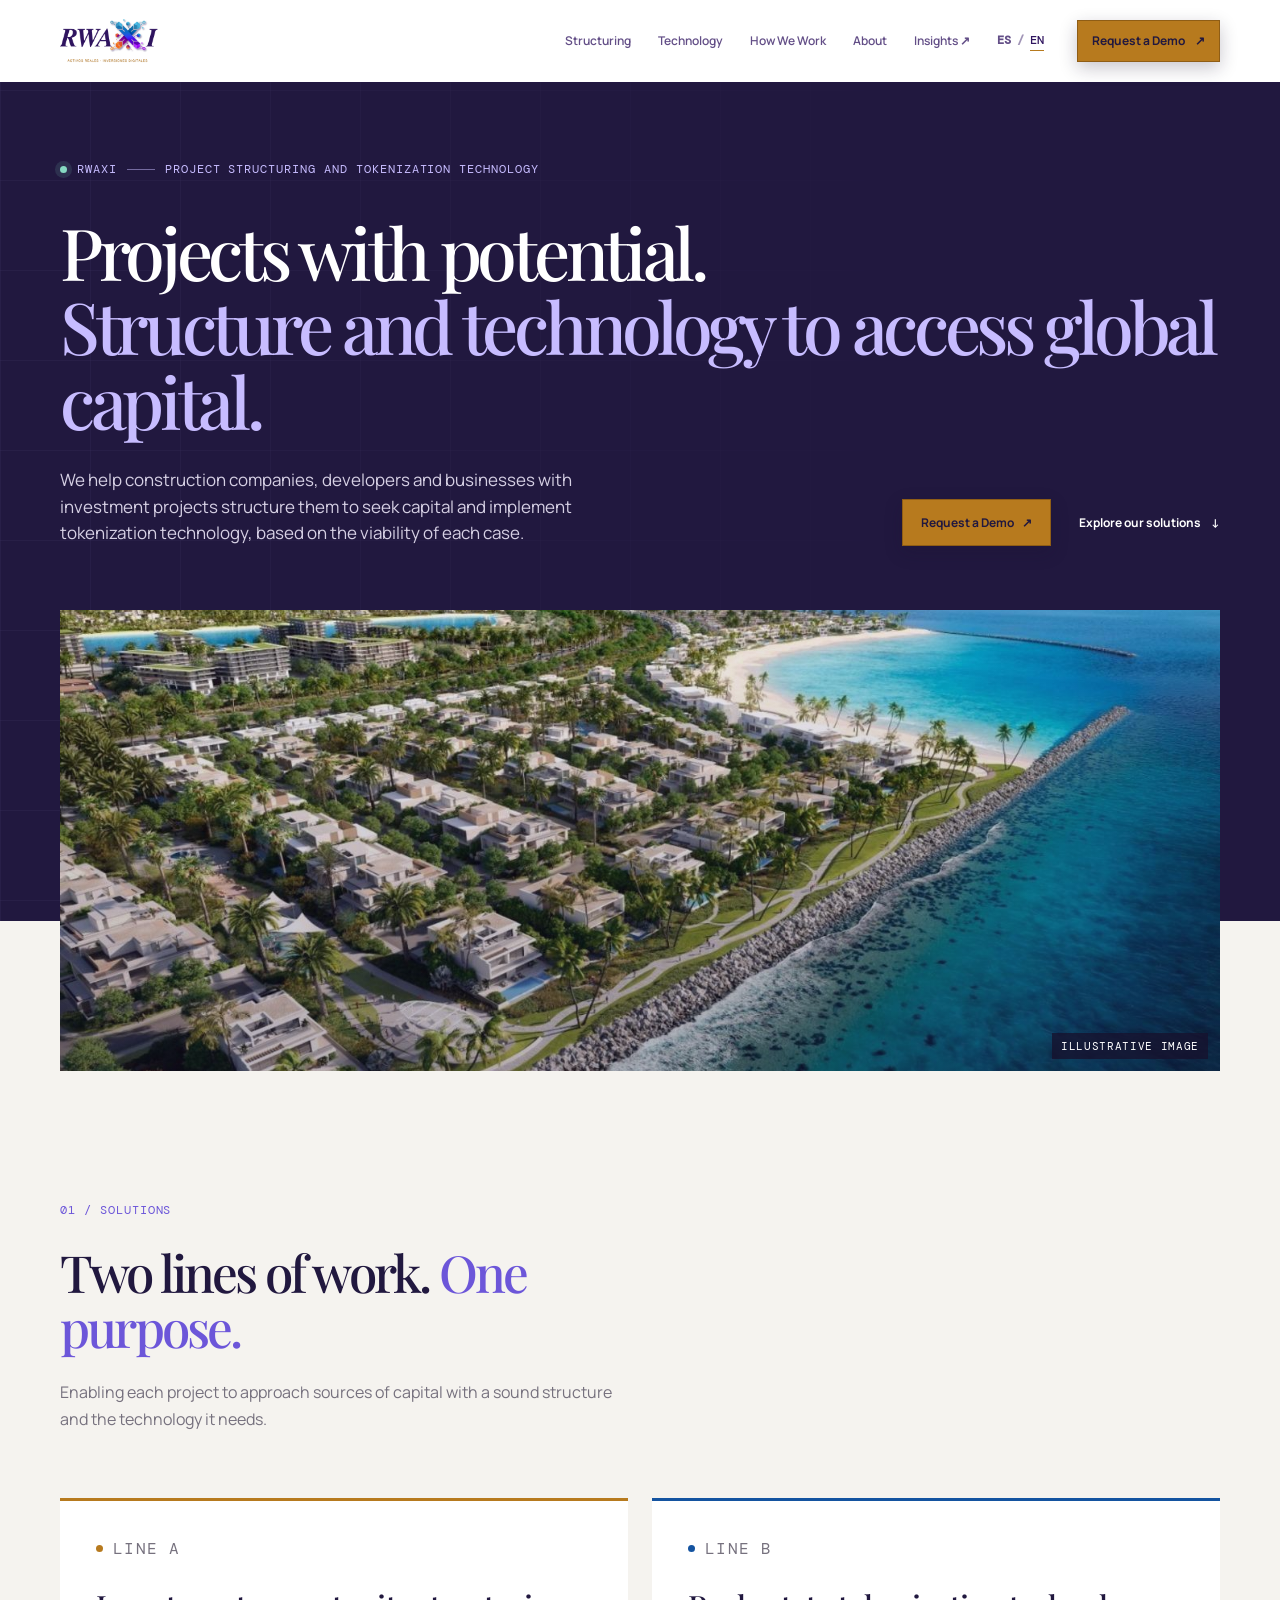
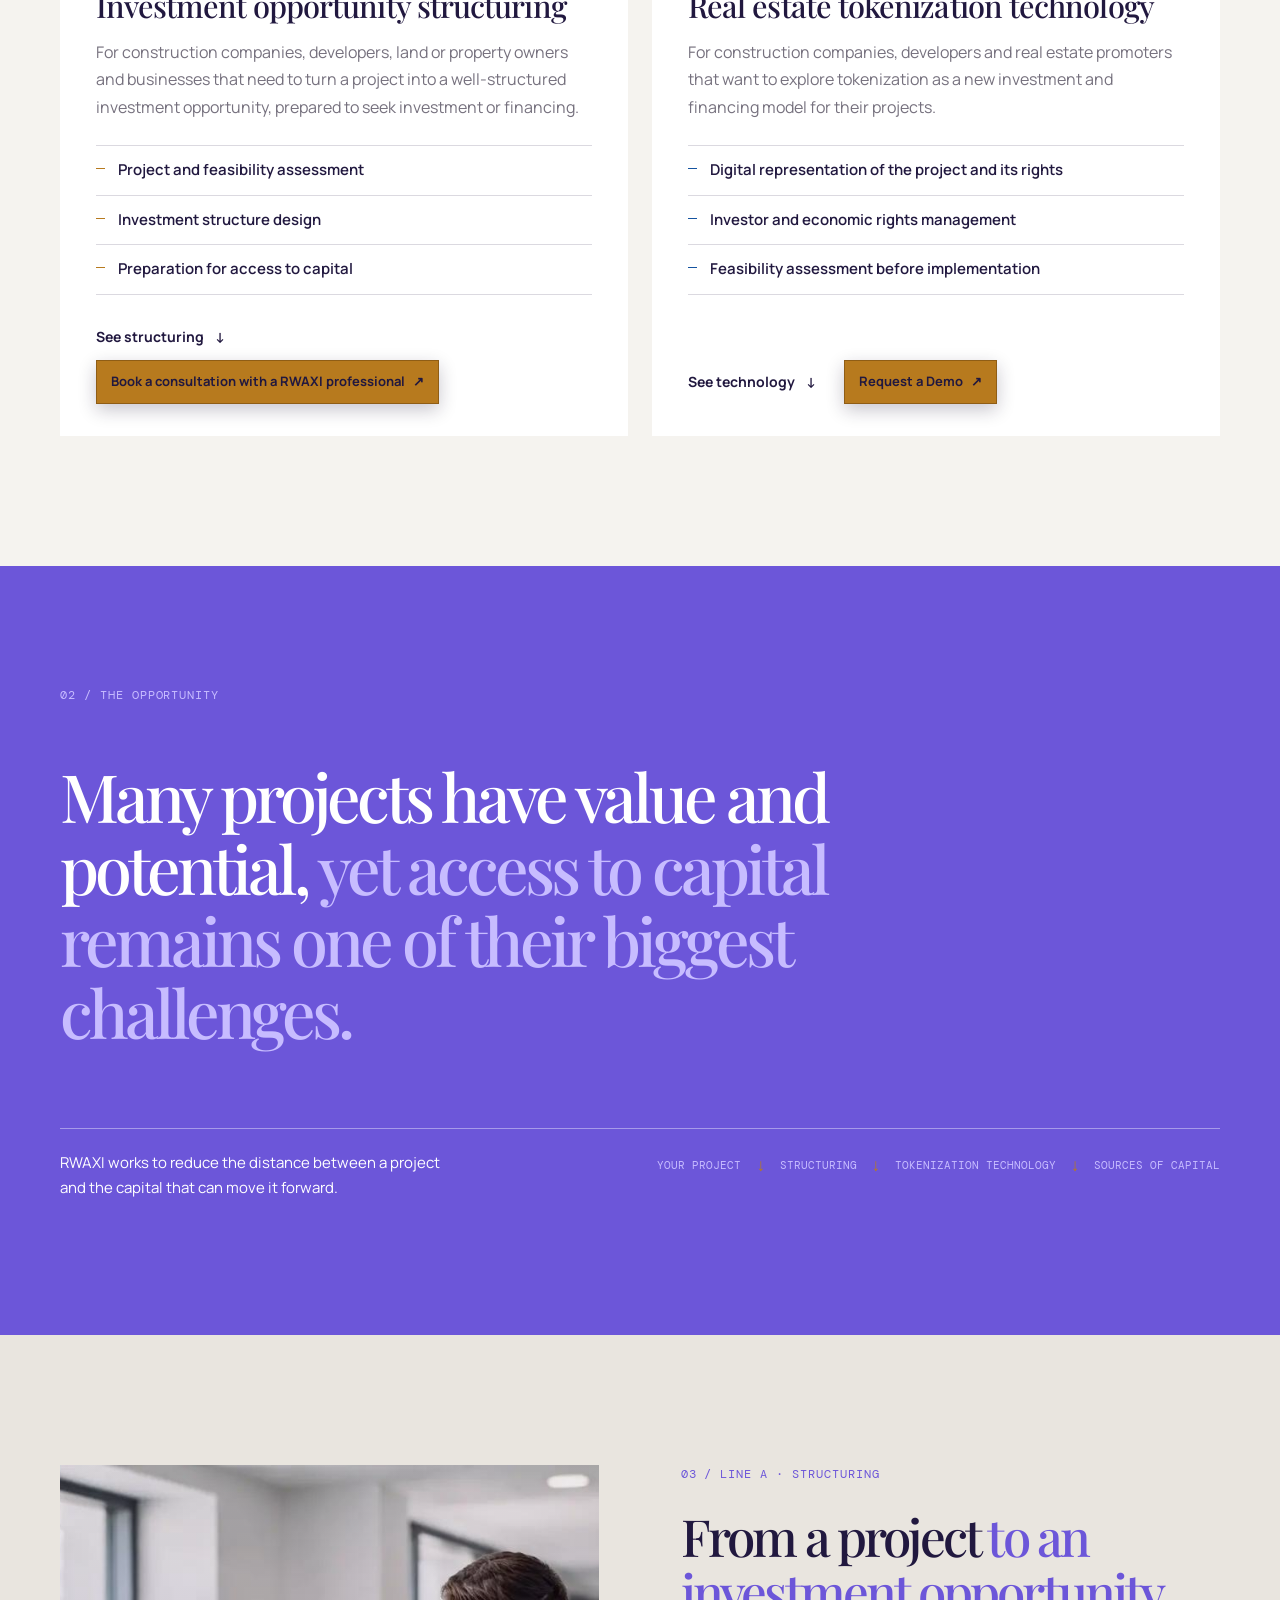
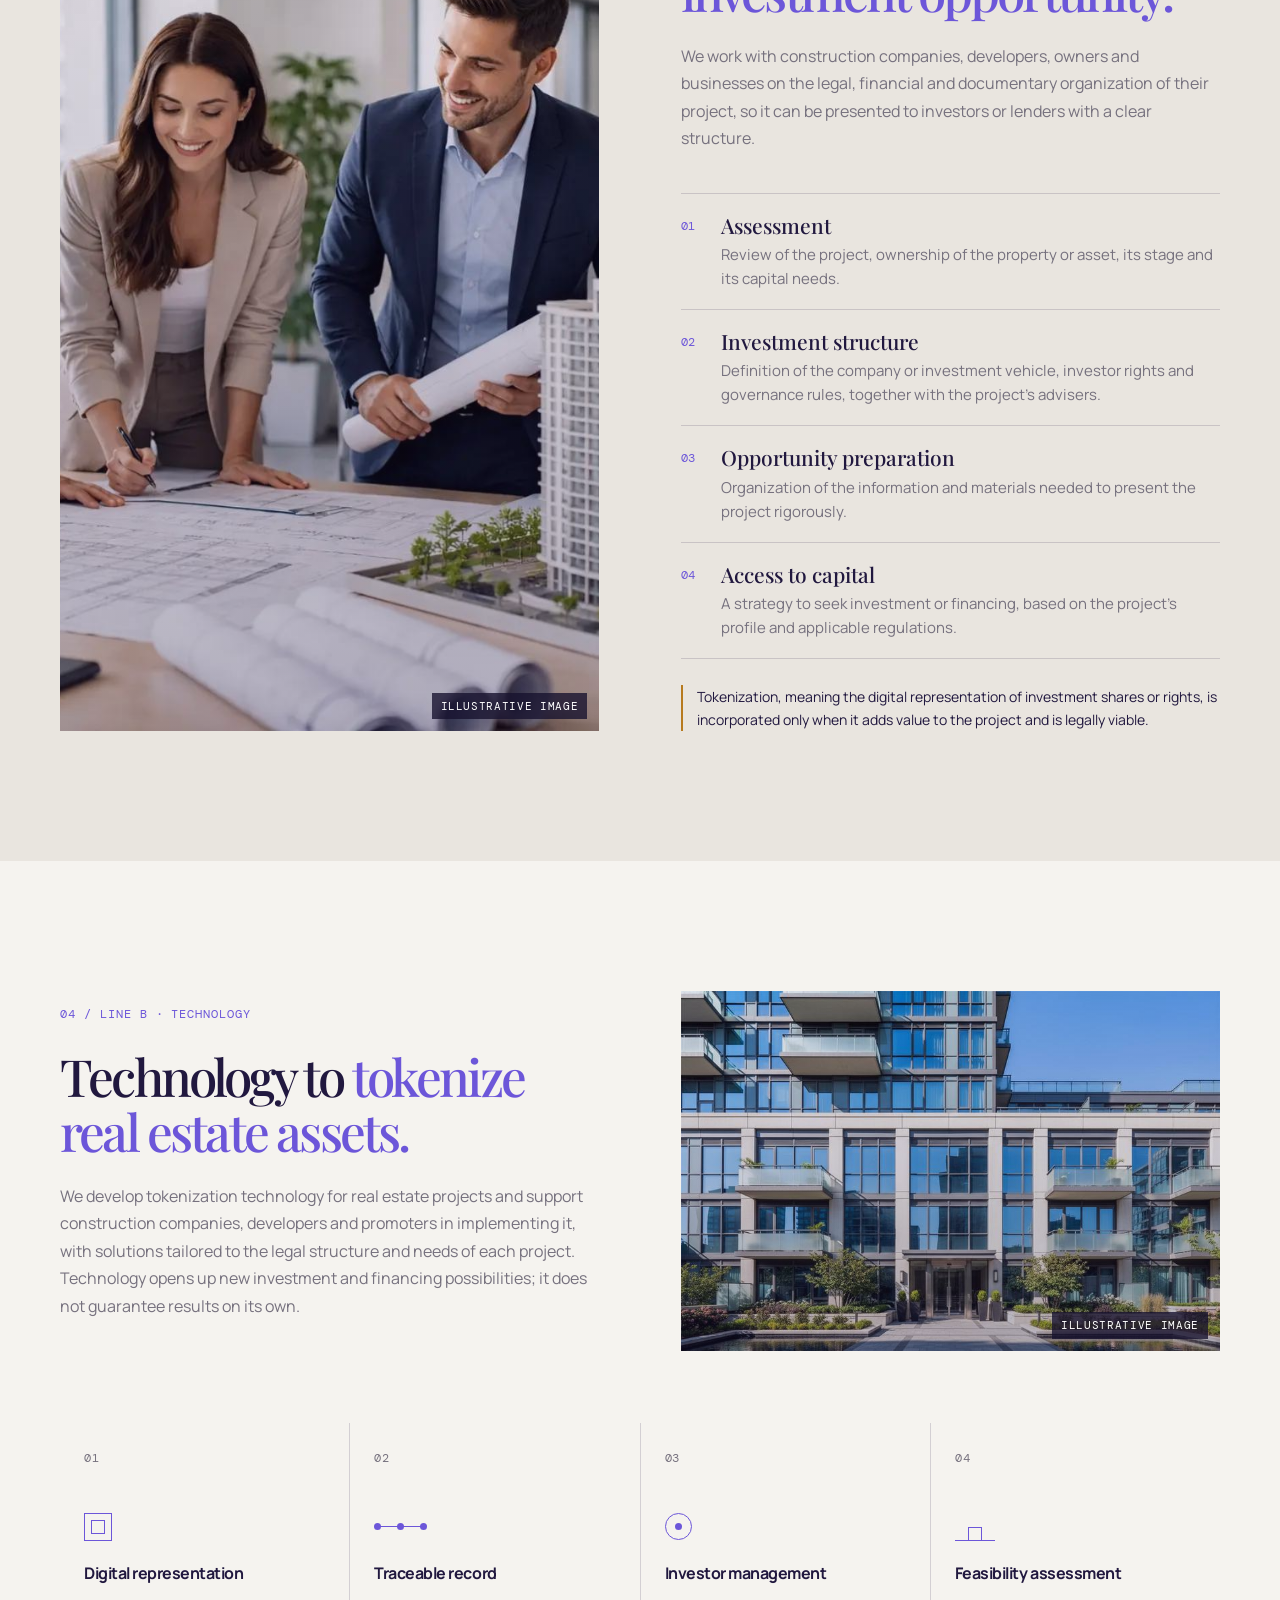
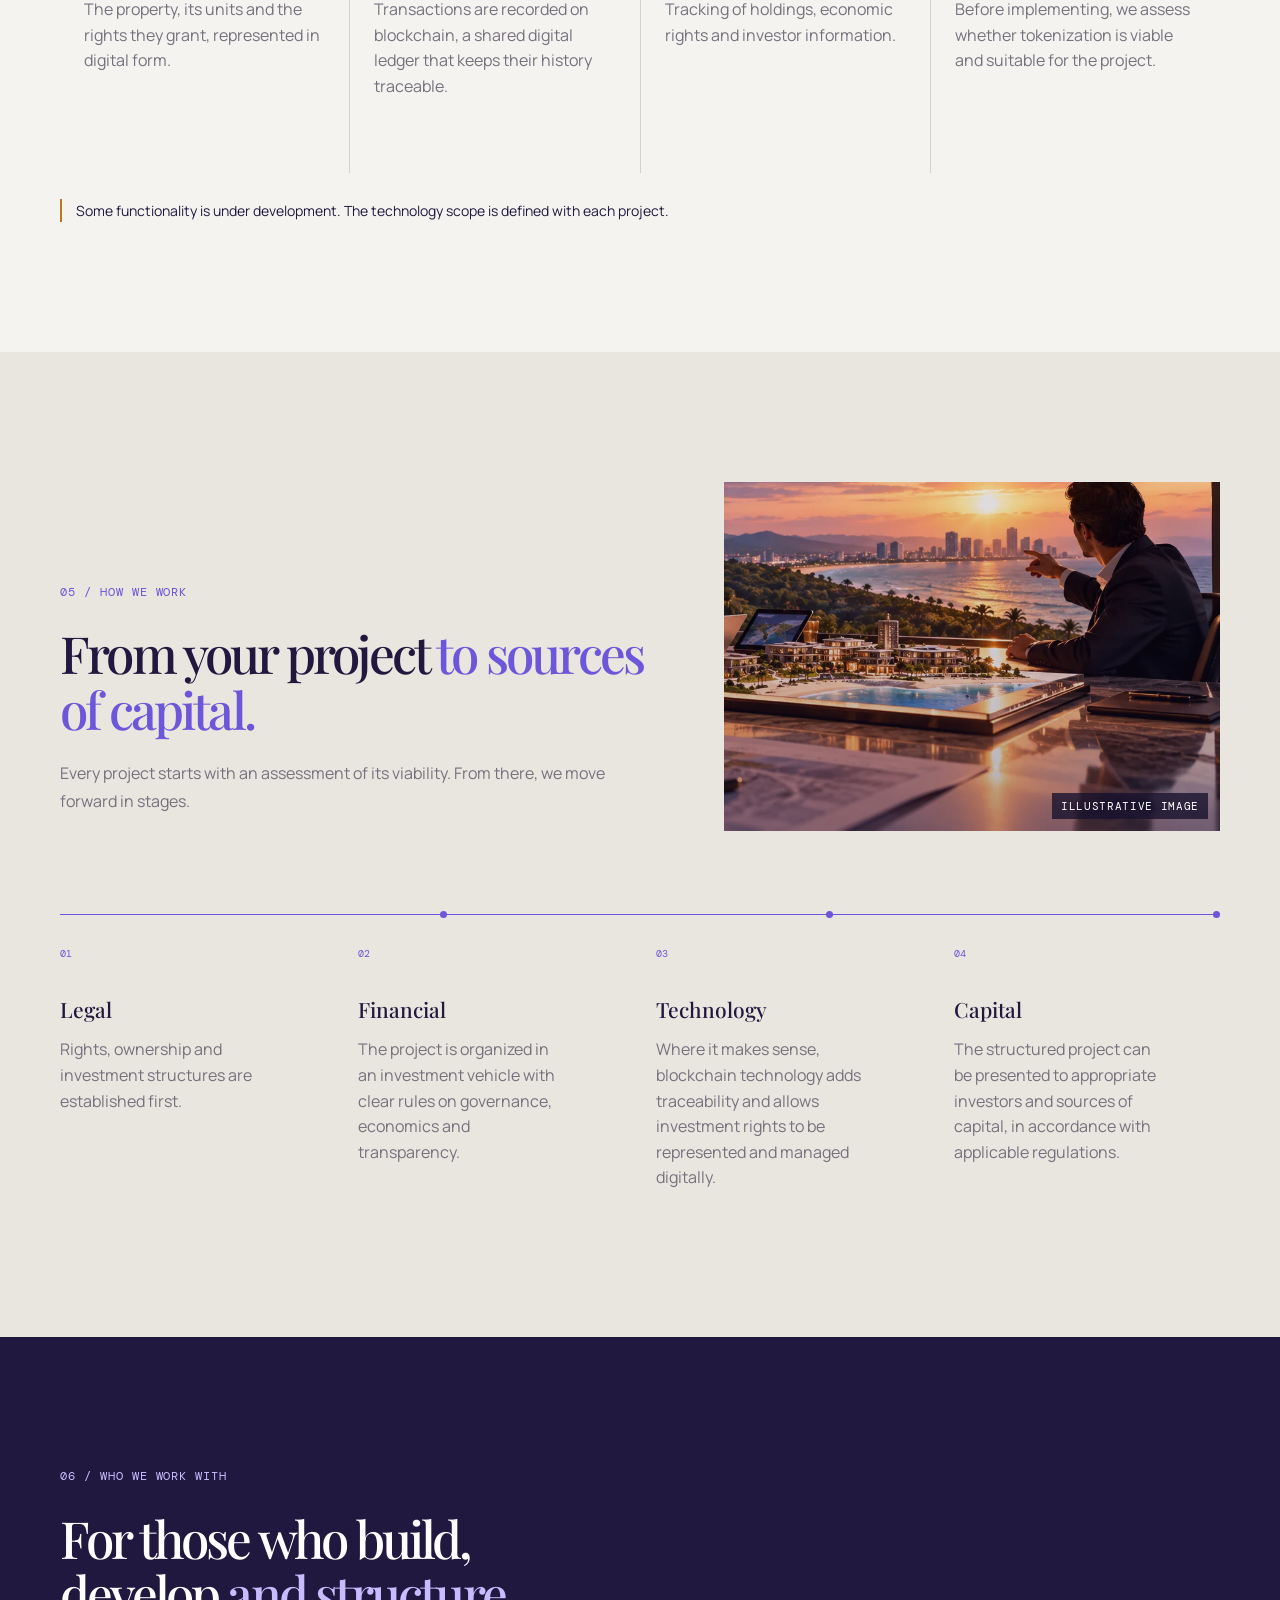
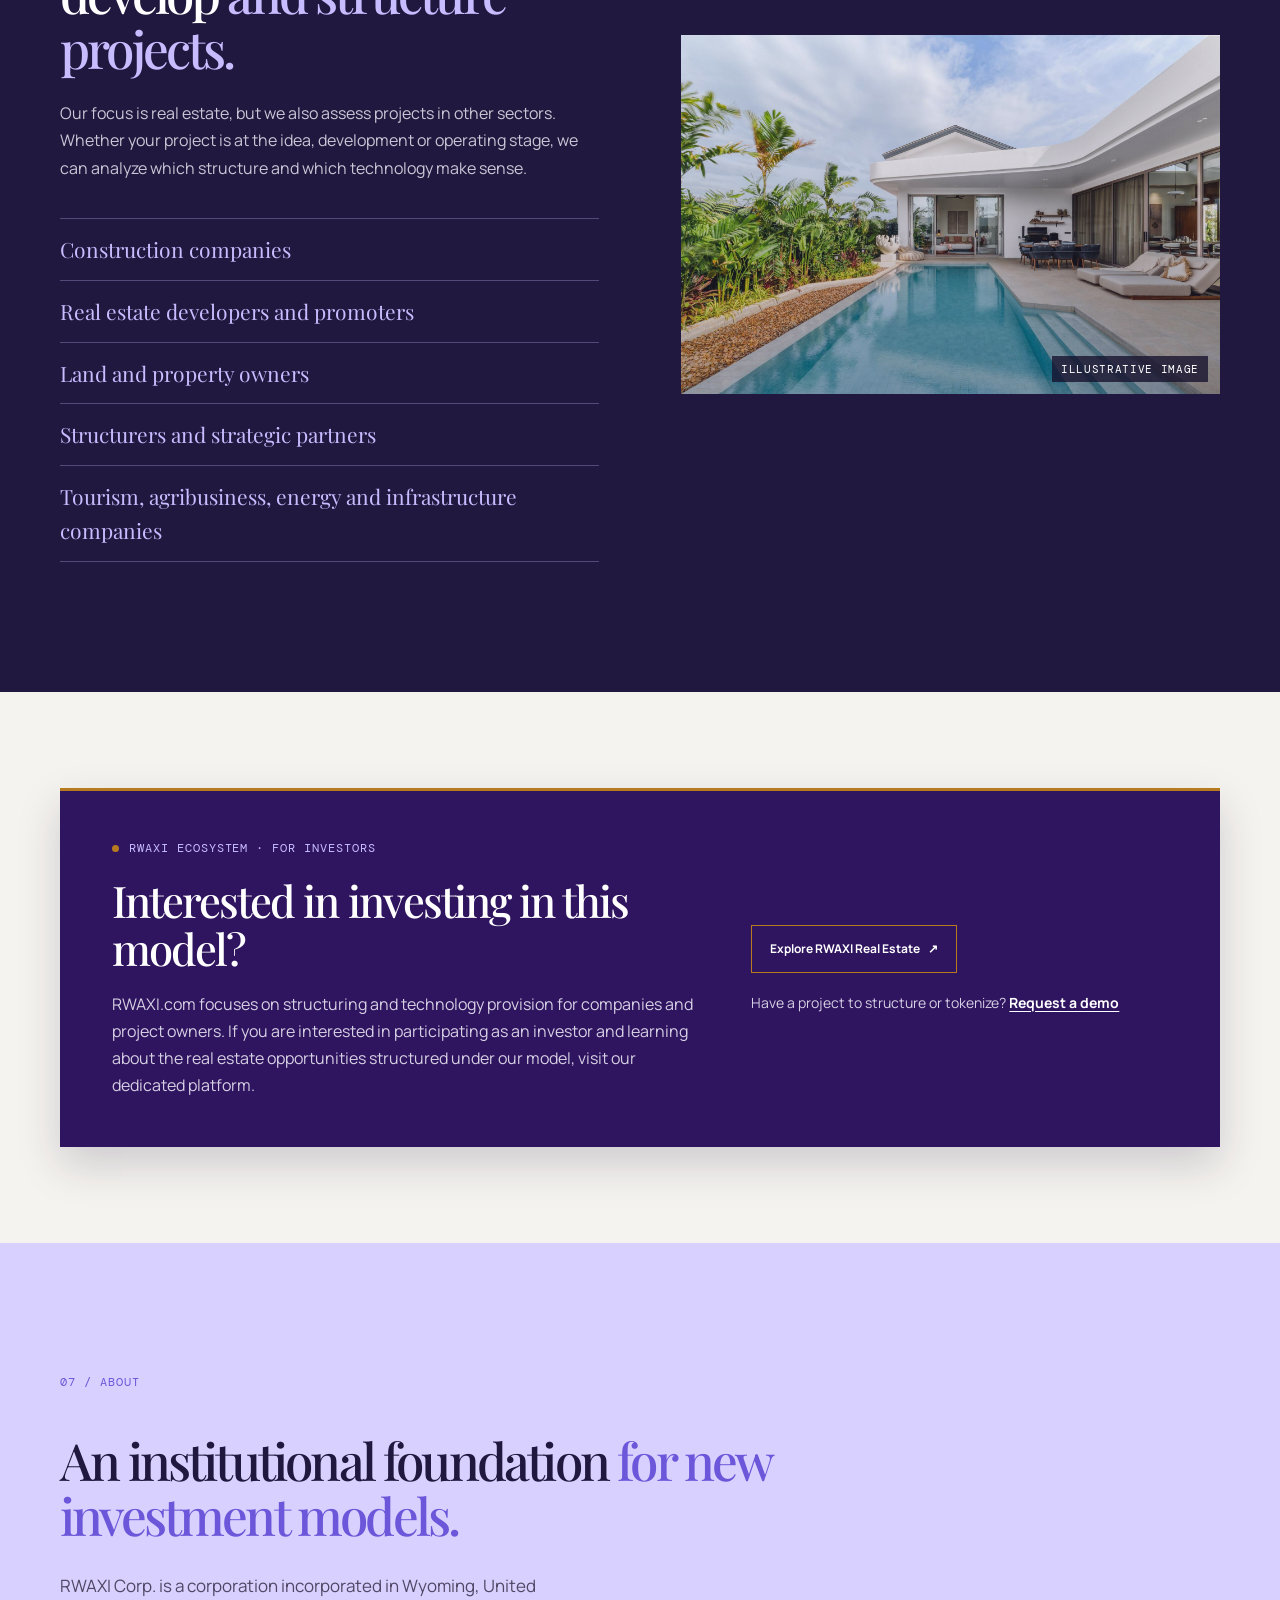
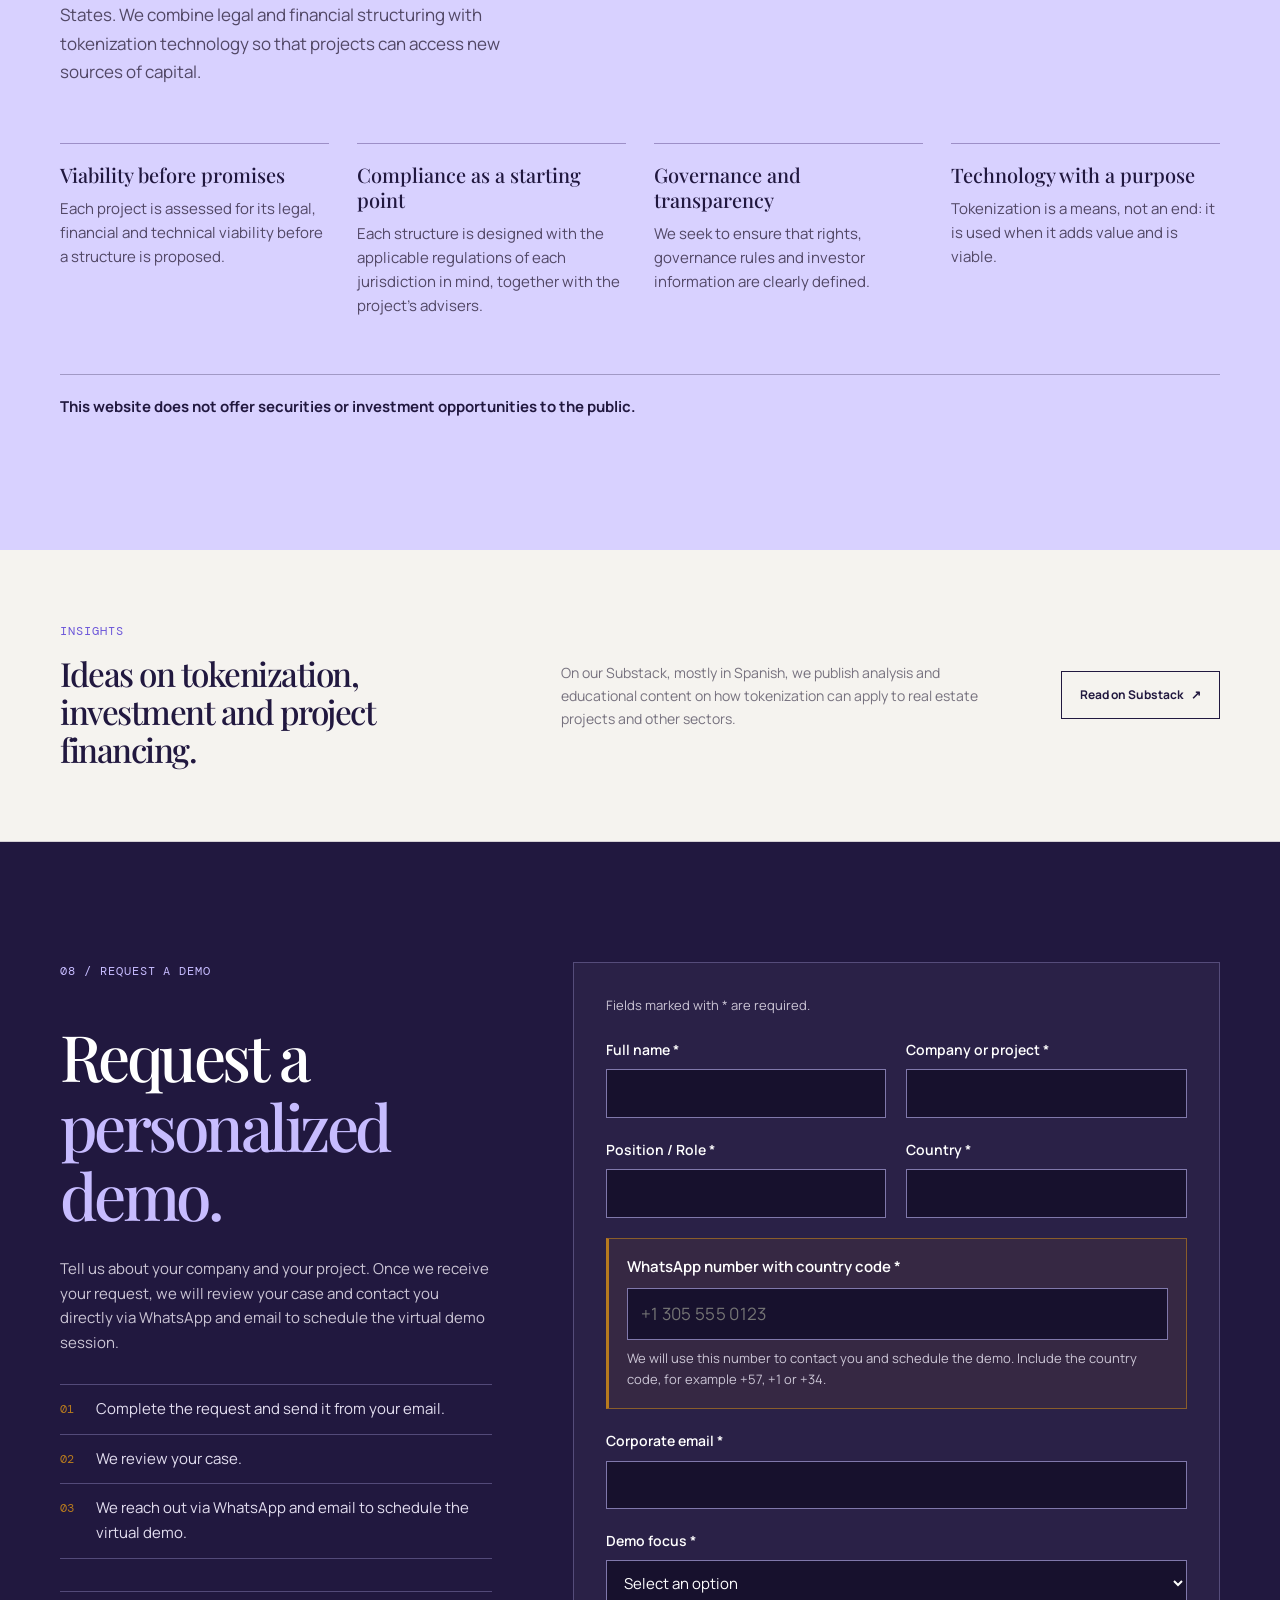
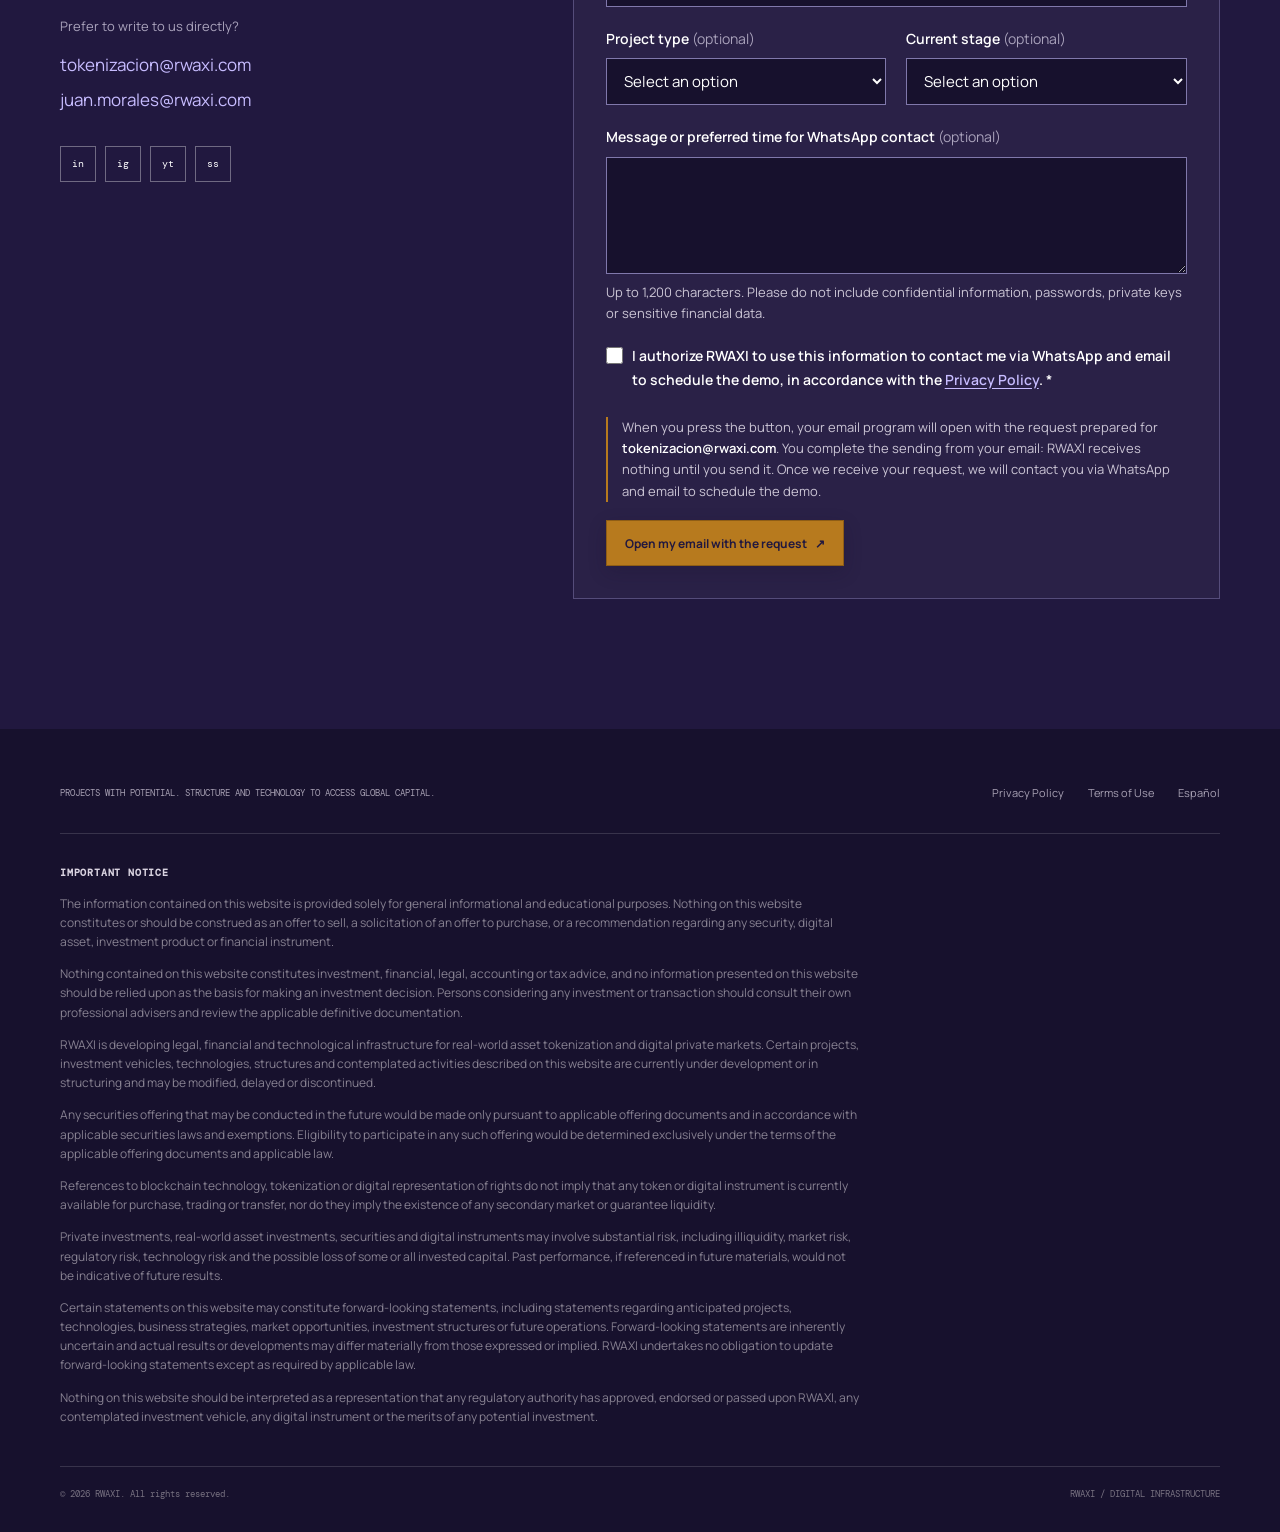
==== en/index.html @ 646bf309 "Ecosistema B2B bilingüe, nueva estructura de assets y landing page" ====
<!doctype html>
<html lang="en">
<head>
<meta charset="utf-8"><meta name="viewport" content="width=device-width, initial-scale=1">
<title>RWAXI | Project Structuring and Tokenization Technology</title>
<meta name="description" content="RWAXI helps construction companies, developers and businesses structure their projects to access capital and implement real estate tokenization technology."><meta name="theme-color" content="#2F145F">
<link rel="canonical" href="https://rwaxi.com/en/"><link rel="alternate" hreflang="es" href="https://rwaxi.com/"><link rel="alternate" hreflang="en" href="https://rwaxi.com/en/"><link rel="alternate" hreflang="x-default" href="https://rwaxi.com/">
<meta property="og:type" content="website"><meta property="og:locale" content="en_US"><meta property="og:locale:alternate" content="es_ES"><meta property="og:site_name" content="RWAXI"><meta property="og:url" content="https://rwaxi.com/en/"><meta property="og:title" content="RWAXI | Project Structuring and Tokenization Technology"><meta property="og:description" content="Structuring projects to access capital, and tokenization technology for real estate."><meta property="og:image" content="https://rwaxi.com/assets/Logo%20RWAXI/rwaxi-social-card.png"><meta property="og:image:width" content="1200"><meta property="og:image:height" content="630"><meta property="og:image:alt" content="RWAXI. Real assets. Digital infrastructure. Global capital."><meta name="twitter:card" content="summary_large_image"><meta name="twitter:title" content="RWAXI | Project Structuring and Tokenization Technology"><meta name="twitter:description" content="Structuring projects to access capital, and tokenization technology for real estate."><meta name="twitter:image" content="https://rwaxi.com/assets/Logo%20RWAXI/rwaxi-social-card.png">
<link rel="icon" href="../assets/Logo%20RWAXI/favicon.svg" type="image/svg+xml"><link rel="preconnect" href="https://fonts.googleapis.com"><link rel="preconnect" href="https://fonts.gstatic.com" crossorigin><link href="https://fonts.googleapis.com/css2?family=DM+Mono:wght@400;500&family=Manrope:wght@400;500;600;700;800&family=Playfair+Display:ital,wght@0,500;0,600;1,500;1,600&display=swap" rel="stylesheet"><link rel="stylesheet" href="../styles.css"><script>document.documentElement.classList.add('js');</script><script type="application/ld+json">{"@context":"https://schema.org","@type":"Organization","name":"RWAXI","legalName":"RWAXI Corp.","url":"https://rwaxi.com","email":"tokenizacion@rwaxi.com","description":"Investment project structuring and tokenization technology, with a focus on real estate."}</script><script defer src="../script.js"></script>
</head>
<body><a class="skip-link" href="#main-content">Skip to content</a>
<header class="site-header" data-header><div class="container header-inner"><a class="wordmark" href="#top" aria-label="RWAXI home"><img src="../assets/Logo%20RWAXI/RWAXI_Logo_Principal_Transparente.png" alt="RWAXI"></a><button class="menu-toggle" type="button" aria-expanded="false" aria-controls="site-nav"><span></span><span></span><span></span><em>Menu</em></button><nav class="site-nav" id="site-nav" aria-label="Primary navigation"><a href="#structuring">Structuring</a><a href="#technology">Technology</a><a href="#approach">How We Work</a><a href="#about">About</a><a href="https://substack.com/@rwaxi" target="_blank" rel="noopener noreferrer">Insights <span aria-hidden="true">↗</span><span class="sr-only"> (Substack, opens in a new tab)</span></a><div class="lang-switch"><a href="../index.html" hreflang="es" lang="es">ES<span class="sr-only"> – versión en español</span></a><span class="lang-divider" aria-hidden="true">/</span><span aria-current="true">EN</span></div><a class="nav-cta button-cta" href="#evaluate">Request a Demo <span aria-hidden="true">↗</span></a></nav></div></header>
<main id="main-content">
<section class="hero hero-commercial" id="top" aria-labelledby="hero-title"><div class="hero-grid" aria-hidden="true"></div><div class="container hero-content"><p class="eyebrow reveal"><span class="status-dot"></span> RWAXI <span class="eyebrow-divider"></span> Project structuring and tokenization technology</p><h1 class="reveal" id="hero-title">Projects with potential.<br><i>Structure and technology to access global capital.</i></h1><div class="hero-lead reveal"><p class="hero-intro">We help construction companies, developers and businesses with investment projects structure them to seek capital and implement tokenization technology, based on the viability of each case.</p><div class="hero-actions"><a class="button button-cta" href="#evaluate">Request a Demo <span aria-hidden="true">↗</span></a><a class="text-link text-link-light" href="#solutions">Explore our solutions <span aria-hidden="true">↓</span></a></div></div></div><figure class="container hero-media reveal"><img src="../assets/Proyectos/Conceptual%20Imagen%20principal%20pagina%20web.jpg" alt="Illustrative aerial view of a coastal residential development with villas, buildings, green areas and a beach" width="1440" height="750" fetchpriority="high" decoding="async"><figcaption class="media-label">Illustrative image</figcaption></figure></section>
<section class="section section-light" id="solutions" aria-labelledby="solutions-title"><div class="container"><div class="section-heading reveal"><p class="section-kicker">01 / Solutions</p><h2 id="solutions-title">Two lines of work. <em>One purpose.</em></h2><p>Enabling each project to approach sources of capital with a sound structure and the technology it needs.</p></div><div class="line-grid"><article class="line-card reveal"><p class="line-tag">Line A</p><h3>Investment opportunity structuring</h3><p>For construction companies, developers, land or property owners and businesses that need to turn a project into a well-structured investment opportunity, prepared to seek investment or financing.</p><ul class="line-points"><li>Project and feasibility assessment</li><li>Investment structure design</li><li>Preparation for access to capital</li></ul><div class="line-links"><a class="text-link" href="#structuring">See structuring <span aria-hidden="true">↓</span></a><a class="button button-cta button-small" href="#evaluate" data-interest="estructuracion">Book a consultation with a RWAXI professional <span aria-hidden="true">↗</span></a></div></article><article class="line-card line-card-b reveal"><p class="line-tag">Line B</p><h3>Real estate tokenization technology</h3><p>For construction companies, developers and real estate promoters that want to explore tokenization as a new investment and financing model for their projects.</p><ul class="line-points"><li>Digital representation of the project and its rights</li><li>Investor and economic rights management</li><li>Feasibility assessment before implementation</li></ul><div class="line-links"><a class="text-link" href="#technology">See technology <span aria-hidden="true">↓</span></a><a class="button button-cta button-small" href="#evaluate" data-interest="tecnologia">Request a Demo <span aria-hidden="true">↗</span></a></div></article></div></div></section>
<section class="opportunity-section" aria-labelledby="opportunity-title"><div class="container opportunity-inner"><p class="section-kicker reveal">02 / The opportunity</p><h2 class="reveal" id="opportunity-title">Many projects have value and potential, <em>yet access to capital remains one of their biggest challenges.</em></h2><div class="opportunity-copy reveal"><p>RWAXI works to reduce the distance between a project and the capital that can move it forward.</p><div class="opportunity-bridge"><span>Your project</span><b>↓</b><span>Structuring</span><b>↓</b><span>Tokenization technology</span><b>↓</b><span>Sources of capital</span></div></div></div></section>
<section class="section line-section" id="structuring" aria-labelledby="structuring-title"><div class="container line-detail line-detail-fill"><figure class="illustration illustration-fill reveal"><img src="../assets/Proyectos/Estructuracion%20de%20Proyectos%20pagina%20web.jpg" alt="Professionals reviewing plans next to a model of a residential building in an office" width="1536" height="1024" loading="lazy" decoding="async"><figcaption class="media-label">Illustrative image</figcaption></figure><div class="line-copy"><div class="section-heading reveal"><p class="section-kicker">03 / Line A · Structuring</p><h2 id="structuring-title">From a project <em>to an investment opportunity.</em></h2><p>We work with construction companies, developers, owners and businesses on the legal, financial and documentary organization of their project, so it can be presented to investors or lenders with a clear structure.</p></div><ol class="detail-list reveal"><li><span>01</span><div><strong>Assessment</strong><p>Review of the project, ownership of the property or asset, its stage and its capital needs.</p></div></li><li><span>02</span><div><strong>Investment structure</strong><p>Definition of the company or investment vehicle, investor rights and governance rules, together with the project's advisers.</p></div></li><li><span>03</span><div><strong>Opportunity preparation</strong><p>Organization of the information and materials needed to present the project rigorously.</p></div></li><li><span>04</span><div><strong>Access to capital</strong><p>A strategy to seek investment or financing, based on the project's profile and applicable regulations.</p></div></li></ol><p class="detail-note reveal">Tokenization, meaning the digital representation of investment shares or rights, is incorporated only when it adds value to the project and is legally viable.</p></div></div></section>
<section class="section section-light" id="technology" aria-labelledby="technology-title"><div class="container"><div class="line-detail line-detail-reverse"><div class="section-heading reveal"><p class="section-kicker">04 / Line B · Technology</p><h2 id="technology-title">Technology to <em>tokenize real estate assets.</em></h2><p>We develop tokenization technology for real estate projects and support construction companies, developers and promoters in implementing it, with solutions tailored to the legal structure and needs of each project. Technology opens up new investment and financing possibilities; it does not guarantee results on its own.</p></div><figure class="illustration reveal"><img src="../assets/Proyectos/edificio%20tokenizado%20pagina%20web.jpg" alt="Facade of a contemporary residential building with glass balconies and landscaped entrance gardens" width="800" height="533" loading="lazy" decoding="async"><figcaption class="media-label">Illustrative image</figcaption></figure></div><div class="service-grid"><article class="service-card reveal"><span class="card-number">01</span><span class="card-icon card-icon-frame" aria-hidden="true"></span><h3>Digital representation</h3><p>The property, its units and the rights they grant, represented in digital form.</p></article><article class="service-card reveal"><span class="card-number">02</span><span class="card-icon card-icon-network" aria-hidden="true"><i></i><i></i><i></i></span><h3>Traceable record</h3><p>Transactions are recorded on blockchain, a shared digital ledger that keeps their history traceable.</p></article><article class="service-card reveal"><span class="card-number">03</span><span class="card-icon card-icon-rights" aria-hidden="true"></span><h3>Investor management</h3><p>Tracking of holdings, economic rights and investor information.</p></article><article class="service-card reveal"><span class="card-number">04</span><span class="card-icon card-icon-land" aria-hidden="true"></span><h3>Feasibility assessment</h3><p>Before implementing, we assess whether tokenization is viable and suitable for the project.</p></article></div><p class="detail-note reveal">Some functionality is under development. The technology scope is defined with each project.</p></div></section>
<section class="section approach-section method-section" id="approach" aria-labelledby="approach-title"><div class="container"><div class="method-head"><div class="section-heading reveal"><p class="section-kicker">05 / How we work</p><h2 id="approach-title">From your project <span>to sources of capital.</span></h2><p>Every project starts with an assessment of its viability. From there, we move forward in stages.</p></div><figure class="illustration reveal"><img src="../assets/web/reunion-recorte-810.webp" alt="Conceptual illustration of a professional reviewing an architectural model overlooking a bay" width="810" height="571" loading="lazy" decoding="async"><figcaption class="media-label">Illustrative image</figcaption></figure></div><div class="process-line" aria-hidden="true"><span></span><span></span><span></span></div><div class="process-grid"><article class="process-step reveal"><span>01</span><h3>Legal</h3><p>Rights, ownership and investment structures are established first.</p></article><article class="process-step reveal"><span>02</span><h3>Financial</h3><p>The project is organized in an investment vehicle with clear rules on governance, economics and transparency.</p></article><article class="process-step reveal"><span>03</span><h3>Technology</h3><p>Where it makes sense, blockchain technology adds traceability and allows investment rights to be represented and managed digitally.</p></article><article class="process-step reveal"><span>04</span><h3>Capital</h3><p>The structured project can be presented to appropriate investors and sources of capital, in accordance with applicable regulations.</p></article></div></div></section>
<section class="section audience-section" id="who-we-serve" aria-labelledby="audience-title"><div class="container line-detail line-detail-reverse"><div class="line-copy"><div class="section-heading reveal"><p class="section-kicker">06 / Who we work with</p><h2 id="audience-title">For those who build, develop <em>and structure projects.</em></h2><p>Our focus is real estate, but we also assess projects in other sectors. Whether your project is at the idea, development or operating stage, we can analyze which structure and which technology make sense.</p></div><ul class="audience-stack reveal"><li>Construction companies</li><li>Real estate developers and promoters</li><li>Land and property owners</li><li>Structurers and strategic partners</li><li>Tourism, agribusiness, energy and infrastructure companies</li></ul></div><figure class="illustration reveal"><img src="../assets/Proyectos/casa%20vacacional%20fraccionada%20pagina%20web.jpg" alt="Vacation home with a pool, terrace and tropical garden" width="1920" height="1280" loading="lazy" decoding="async"><figcaption class="media-label">Illustrative image</figcaption></figure></div></section>
<section class="investor-bridge" id="investors" aria-labelledby="investors-title"><div class="container"><div class="bridge-card reveal"><div class="bridge-copy"><p class="bridge-eyebrow">RWAXI ecosystem · For investors</p><h2 id="investors-title">Interested in investing in this model?</h2><p>RWAXI.com focuses on structuring and technology provision for companies and project owners. If you are interested in participating as an investor and learning about the real estate opportunities structured under our model, visit our dedicated platform.</p></div><div class="bridge-actions"><a class="button button-bridge" href="https://rwaxirealestate.com" target="_blank" rel="noopener">Explore RWAXI Real Estate <span aria-hidden="true">↗</span><span class="sr-only"> (external website in Spanish, opens in a new tab)</span></a><p class="bridge-alt">Have a project to structure or tokenize? <a href="#evaluate">Request a demo</a></p></div></div></div></section>
<section class="purpose-section about-commercial" id="about" aria-labelledby="about-title"><div class="container purpose-inner"><p class="section-kicker reveal">07 / About</p><h2 class="reveal" id="about-title">An institutional foundation <span>for new investment models.</span></h2><p class="purpose-copy reveal">RWAXI Corp. is a corporation incorporated in Wyoming, United States. We combine legal and financial structuring with tokenization technology so that projects can access new sources of capital.</p><div class="principles reveal"><article><h3>Viability before promises</h3><p>Each project is assessed for its legal, financial and technical viability before a structure is proposed.</p></article><article><h3>Compliance as a starting point</h3><p>Each structure is designed with the applicable regulations of each jurisdiction in mind, together with the project's advisers.</p></article><article><h3>Governance and transparency</h3><p>We seek to ensure that rights, governance rules and investor information are clearly defined.</p></article><article><h3>Technology with a purpose</h3><p>Tokenization is a means, not an end: it is used when it adds value and is viable.</p></article></div><p class="purpose-quote reveal">This website does not offer securities or investment opportunities to the public.</p></div></section>
<section class="substack-band" id="insights" aria-labelledby="insights-title"><div class="container substack-inner reveal"><div><p class="section-kicker">Insights</p><h2 id="insights-title">Ideas on tokenization, investment and project financing.</h2></div><p>On our Substack, mostly in Spanish, we publish analysis and educational content on how tokenization can apply to real estate projects and other sectors.</p><a class="button button-outline" href="https://substack.com/@rwaxi" target="_blank" rel="noopener noreferrer">Read on Substack <span aria-hidden="true">↗</span><span class="sr-only"> (opens in a new tab)</span></a></div></section>
<section class="contact-section evaluate-section" id="evaluate" aria-labelledby="contact-title"><div class="container evaluate-layout"><div class="evaluate-intro"><p class="section-kicker reveal">08 / Request a demo</p><h2 class="reveal" id="contact-title">Request a<br><em>personalized demo.</em></h2><p class="evaluate-lead reveal">Tell us about your company and your project. Once we receive your request, we will review your case and contact you directly via WhatsApp and email to schedule the virtual demo session.</p><ol class="demo-steps reveal"><li><span>01</span>Complete the request and send it from your email.</li><li><span>02</span>We review your case.</li><li><span>03</span>We reach out via WhatsApp and email to schedule the virtual demo.</li></ol><div class="contact-details reveal"><p>Prefer to write to us directly?</p><a href="mailto:tokenizacion@rwaxi.com">tokenizacion@rwaxi.com</a><a href="mailto:juan.morales@rwaxi.com">juan.morales@rwaxi.com</a><div class="social-links"><a href="https://www.linkedin.com/company/rwaxi/" target="_blank" rel="noopener noreferrer" aria-label="RWAXI on LinkedIn">in</a><a href="https://www.instagram.com/tokenizacionrwaxi/" target="_blank" rel="noopener noreferrer" aria-label="RWAXI on Instagram">ig</a><a href="https://www.youtube.com/@RWAXI" target="_blank" rel="noopener noreferrer" aria-label="RWAXI on YouTube">yt</a><a href="https://substack.com/@rwaxi" target="_blank" rel="noopener noreferrer" aria-label="RWAXI on Substack">ss</a></div></div></div>
<form class="project-form reveal" id="project-form" action="mailto:tokenizacion@rwaxi.com" method="post" enctype="text/plain" data-to="tokenizacion@rwaxi.com" data-subject="RWAXI Demo Request" data-whatsapp-label="WhatsApp to schedule the demo" data-signature="Request prepared with the form on rwaxi.com" data-msg-copied="Copied." data-msg-copy-failed="Could not copy. Please select the text and copy it manually." data-msg-whatsapp="Enter your WhatsApp number with the country code, for example +1 305 555 0123.">
<p class="form-intro">Fields marked with <span aria-hidden="true">*</span><span class="sr-only">an asterisk</span> are required.</p>
<div class="form-grid"><div class="field"><label for="f-name">Full name <span aria-hidden="true">*</span></label><input id="f-name" name="Full name" type="text" autocomplete="name" maxlength="100" required></div><div class="field"><label for="f-company">Company or project <span aria-hidden="true">*</span></label><input id="f-company" name="Company or project" type="text" autocomplete="organization" maxlength="120" required></div><div class="field"><label for="f-role">Position / Role <span aria-hidden="true">*</span></label><input id="f-role" name="Position / Role" type="text" autocomplete="organization-title" maxlength="100" required></div><div class="field"><label for="f-country">Country <span aria-hidden="true">*</span></label><input id="f-country" name="Country" type="text" autocomplete="country-name" maxlength="60" required></div>
<div class="field field-full field-whatsapp"><label for="f-whatsapp">WhatsApp number with country code <span aria-hidden="true">*</span></label><input id="f-whatsapp" name="WhatsApp" type="tel" inputmode="tel" autocomplete="tel" placeholder="+1 305 555 0123" pattern="\+[0-9][0-9 \(\)\-]{6,22}" maxlength="25" required aria-describedby="f-whatsapp-hint"><p class="field-hint" id="f-whatsapp-hint">We will use this number to contact you and schedule the demo. Include the country code, for example +57, +1 or +34.</p></div>
<div class="field field-full"><label for="f-email">Corporate email <span aria-hidden="true">*</span></label><input id="f-email" name="Email" type="email" autocomplete="email" maxlength="120" required></div>
<div class="field field-full"><label for="f-focus">Demo focus <span aria-hidden="true">*</span></label><select id="f-focus" name="Demo focus" required><option value="">Select an option</option><option data-interest="tecnologia">Real estate tokenization technology (Platform Demo)</option><option data-interest="estructuracion">Project structuring + Technology</option><option>General exploration for my company</option></select></div>
<div class="field"><label for="f-asset">Project type <span class="optional">(optional)</span></label><select id="f-asset" name="Project type"><option value="">Select an option</option><option>Residential real estate</option><option>Tourism or hospitality</option><option>Commercial or office</option><option>Industrial or logistics</option><option>Agribusiness</option><option>Energy or infrastructure</option><option>Other</option></select></div><div class="field"><label for="f-stage">Current stage <span class="optional">(optional)</span></label><select id="f-stage" name="Current stage"><option value="">Select an option</option><option>Idea or concept</option><option>Structuring or planning</option><option>Under construction</option><option>In operation</option></select></div>
<div class="field field-full"><label for="f-message">Message or preferred time for WhatsApp contact <span class="optional">(optional)</span></label><textarea id="f-message" name="Message or preferred time" rows="4" maxlength="1200" aria-describedby="f-message-hint"></textarea><p class="field-hint" id="f-message-hint">Up to 1,200 characters. Please do not include confidential information, passwords, private keys or sensitive financial data.</p></div>
<div class="field field-full"><label class="choice"><input type="checkbox" name="Consent to be contacted via WhatsApp and email" value="Yes" required> <span>I authorize RWAXI to use this information to contact me via WhatsApp and email to schedule the demo, in accordance with the <a href="privacy.html">Privacy Policy</a>. <span aria-hidden="true">*</span></span></label></div></div>
<p class="form-note" id="form-note">When you press the button, your email program will open with the request prepared for <strong>tokenizacion@rwaxi.com</strong>. You complete the sending from your email: RWAXI receives nothing until you send it. Once we receive your request, we will contact you via WhatsApp and email to schedule the demo.</p>
<button class="button button-cta form-submit" type="submit" aria-describedby="form-note">Open my email with the request <span aria-hidden="true">↗</span></button>
<div class="form-fallback" id="form-fallback" hidden><p class="form-status" role="status">We tried to open your email program with the prepared request. If it did not open, copy the message and send it to <strong>tokenizacion@rwaxi.com</strong> from your email.</p><label class="sr-only" for="f-preview">Prepared request</label><textarea id="f-preview" rows="8" readonly></textarea><div class="fallback-actions"><button class="button button-outline" type="button" data-copy="message">Copy message</button><button class="button button-outline" type="button" data-copy="address">Copy address</button><span class="copy-feedback" role="status"></span></div></div>
</form></div></section>
</main>
<footer class="site-footer"><div class="container"><div class="footer-top"><p>Projects with potential. Structure and technology to access global capital.</p><div class="footer-links"><a href="privacy.html">Privacy Policy</a><a href="terms.html">Terms of Use</a><a href="../index.html" hreflang="es" lang="es">Español</a></div></div><!-- Legal text: original English disclaimer, pending legal review. The Spanish version is the reference text. --><div class="disclaimer"><strong>Important Notice</strong><p>The information contained on this website is provided solely for general informational and educational purposes. Nothing on this website constitutes or should be construed as an offer to sell, a solicitation of an offer to purchase, or a recommendation regarding any security, digital asset, investment product or financial instrument.</p><p>Nothing contained on this website constitutes investment, financial, legal, accounting or tax advice, and no information presented on this website should be relied upon as the basis for making an investment decision. Persons considering any investment or transaction should consult their own professional advisers and review the applicable definitive documentation.</p><p>RWAXI is developing legal, financial and technological infrastructure for real-world asset tokenization and digital private markets. Certain projects, investment vehicles, technologies, structures and contemplated activities described on this website are currently under development or in structuring and may be modified, delayed or discontinued.</p><p>Any securities offering that may be conducted in the future would be made only pursuant to applicable offering documents and in accordance with applicable securities laws and exemptions. Eligibility to participate in any such offering would be determined exclusively under the terms of the applicable offering documents and applicable law.</p><p>References to blockchain technology, tokenization or digital representation of rights do not imply that any token or digital instrument is currently available for purchase, trading or transfer, nor do they imply the existence of any secondary market or guarantee liquidity.</p><p>Private investments, real-world asset investments, securities and digital instruments may involve substantial risk, including illiquidity, market risk, regulatory risk, technology risk and the possible loss of some or all invested capital. Past performance, if referenced in future materials, would not be indicative of future results.</p><p>Certain statements on this website may constitute forward-looking statements, including statements regarding anticipated projects, technologies, business strategies, market opportunities, investment structures or future operations. Forward-looking statements are inherently uncertain and actual results or developments may differ materially from those expressed or implied. RWAXI undertakes no obligation to update forward-looking statements except as required by applicable law.</p><p>Nothing on this website should be interpreted as a representation that any regulatory authority has approved, endorsed or passed upon RWAXI, any contemplated investment vehicle, any digital instrument or the merits of any potential investment.</p></div><div class="footer-bottom"><span>© 2026 RWAXI. All rights reserved.</span><span>RWAXI / DIGITAL INFRASTRUCTURE</span></div></div></footer>
</body></html>
---- styles.css ----
/* ==========================================================================
   RWAXI stylesheet

   1. Design tokens
   2. Base and components
   3. Institutional refinements (override section 2)
   4. Responsive: max-width 900px
   5. Responsive: max-width 680px
   6. Commercial site (Phase 2): components, forms, legal pages, responsive
   7. Reduced motion
   8. Archive: overridden declarations with no effect (reference only)
   ========================================================================== */

/* 1. Design tokens ------------------------------------------------------- */

:root {
  --ink: #21183f;
  --ink-deep: #17112d;
  --violet: #6c56d9;
  --lilac: #c7bcff;
  --paper: #f5f3ef;
  --white: #fff;
  --muted: #76717e;
  --line: rgba(33,24,63,.16);
  --sans: 'Manrope',sans-serif;
  --mono: 'DM Mono',monospace;
  --editorial: 'Playfair Display',Georgia,serif;
  --gold: #B77A1E;
  --aqua: #24B8D7;
  --blue: #1453A0;
}

/* 2. Base and components ------------------------------------------------ */

* {
  box-sizing: border-box;
}
html {
  scroll-behavior: smooth;
}
body {
  margin: 0;
  background: var(--paper);
  color: var(--ink);
  font-family: var(--sans);
  font-size: 15px;
  line-height: 1.65;
}
a {
  color: inherit;
  text-decoration: none;
}
a:focus-visible,button:focus-visible {
  outline: 3px solid #d08cff;
  outline-offset: 4px;
}
.container {
  width: min(1160px,calc(100% - 48px));
  margin: auto;
}
.skip-link {
  position: fixed;
  left: 16px;
  top: -80px;
  background: var(--white);
  padding: 10px 14px;
  z-index: 100;
}
.skip-link:focus {
  top: 16px;
}
.site-header {
  position: fixed;
  z-index: 20;
  top: 0;
  width: 100%;
  color: var(--white);
  transition: background .3s,backdrop-filter .3s;
}
.site-header.scrolled {
  background: rgba(33,24,63,.94);
  backdrop-filter: blur(14px);
}
.header-inner {
  height: 82px;
  display: flex;
  align-items: center;
  justify-content: space-between;
}
.wordmark {
  display: inline-flex;
  align-items: center;
  font-weight: 800;
  font-size: 21px;
  letter-spacing: -1.5px;
  color: var(--white);
}
.wordmark b {
  color: var(--lilac);
  font-size: 28px;
  line-height: 1;
  margin: 0 1px;
  font-style: italic;
}
.wordmark i {
  display: block;
  width: 7px;
  height: 7px;
  border-radius: 50%;
  background: var(--lilac);
  margin: 15px 0 0 2px;
}
.site-nav {
  display: flex;
  align-items: center;
  gap: 27px;
  font-size: 12px;
  font-weight: 600;
}
.site-nav>a:not(.nav-cta) {
  opacity: .75;
  transition: opacity .2s;
}
.site-nav>a:not(.nav-cta):hover {
  opacity: 1;
}
.nav-cta {
  border: 1px solid rgba(255,255,255,.4);
  padding: 10px 14px;
  margin-left: 6px;
}
.nav-cta span,.text-link span,.service-card a span,.insight-item a span,.button span {
  margin-left: 8px;
}
.menu-toggle {
  display: none;
  color: var(--white);
  background: none;
  border: 0;
}
.hero {
  min-height: 770px;
  background: var(--ink);
  color: var(--white);
  position: relative;
  overflow: hidden;
  padding: 190px 0 100px;
}
.hero-grid {
  position: absolute;
  inset: 0;
  opacity: .15;
  background-image: linear-gradient(rgba(199,188,255,.3) 1px,transparent 1px),linear-gradient(90deg,rgba(199,188,255,.3) 1px,transparent 1px);
  background-size: 90px 90px;
  mask-image: linear-gradient(90deg,black 0%,transparent 76%);
}
.hero-mark {
  position: absolute;
  right: 18%;
  top: 10%;
  font-size: 54vw;
  line-height: .8;
  font-weight: 800;
  font-style: italic;
  color: rgba(199,188,255,.035);
}
.hero-content {
  position: relative;
  z-index: 2;
}
.eyebrow,.section-kicker,.card-number,.fund-status,.insight-item>span {
  font-family: var(--mono);
  font-size: 10px;
  letter-spacing: .08em;
  text-transform: uppercase;
}
.eyebrow {
  display: flex;
  align-items: center;
  gap: 10px;
  color: var(--lilac);
  margin: 0 0 34px;
}
.status-dot {
  width: 7px;
  height: 7px;
  background: #86d9c2;
  border-radius: 50%;
  box-shadow: 0 0 0 5px rgba(134,217,194,.12);
}
.eyebrow-divider {
  height: 1px;
  width: 28px;
  background: rgba(199,188,255,.5);
}
h1,h2,h3,p {
  margin-top: 0;
}
h1 {
  font-size: clamp(48px,7vw,96px);
  line-height: 1.04;
  letter-spacing: -.06em;
  max-width: 820px;
  margin-bottom: 30px;
}
h1 i,h2 em {
  font-style: normal;
  color: var(--lilac);
}
.hero-intro {
  font-size: 17px;
  line-height: 1.55;
  max-width: 480px;
  color: #d6d0e4;
  margin-bottom: 37px;
}
.hero-actions {
  display: flex;
  align-items: center;
  gap: 28px;
}
.button {
  display: inline-flex;
  align-items: center;
  justify-content: center;
  padding: 13px 18px;
  font-weight: 700;
  font-size: 12px;
  min-height: 46px;
}
.button-light {
  background: var(--white);
  color: var(--ink);
}
.button-light:hover {
  background: var(--lilac);
}
.text-link {
  font-weight: 700;
  font-size: 12px;
}
.text-link-light {
  color: var(--white);
}
.hero-note {
  font-family: var(--mono);
  font-size: 10px;
  color: #9990b5;
  margin-top: 90px;
}
.hero-figure {
  position: absolute;
  right: 7%;
  top: 32%;
  width: 370px;
  height: 370px;
  border: 1px solid rgba(199,188,255,.23);
  border-radius: 50%;
  transform: rotate(-19deg);
}
.figure-orbit {
  position: absolute;
  border: 1px solid rgba(199,188,255,.3);
  border-radius: 50%;
  inset: 12%;
  transform: rotate(55deg) skew(-12deg);
}
.orbit-two {
  inset: 28%;
  transform: rotate(-35deg) skew(12deg);
}
.figure-core {
  position: absolute;
  inset: 37%;
  background: var(--lilac);
  color: var(--ink);
  border-radius: 50%;
  display: flex;
  flex-direction: column;
  align-items: center;
  justify-content: center;
  transform: rotate(19deg);
}
.figure-core span {
  font-size: 12px;
  font-weight: 800;
  letter-spacing: .08em;
}
.figure-core small {
  font-family: var(--mono);
  font-size: 7px;
  margin-top: 4px;
}
.figure-node {
  position: absolute;
  width: 9px;
  height: 9px;
  border-radius: 50%;
  background: var(--lilac);
  box-shadow: 0 0 0 6px rgba(199,188,255,.12);
}
.node-one {
  left: 8%;
  top: 25%;
}
.node-two {
  right: 9%;
  bottom: 23%;
}
.node-three {
  left: 45%;
  top: -4%;
}
.section {
  padding: 130px 0;
}
.section-light {
  background: var(--paper);
}
.section-heading {
  max-width: 620px;
}
.section-kicker {
  color: var(--violet);
  margin-bottom: 24px;
}
.section-heading h2,.purpose-inner h2,.contact-section h2 {
  font-size: clamp(34px,4vw,58px);
  line-height: 1.08;
  letter-spacing: -.055em;
  margin-bottom: 23px;
}
.section-heading>p:last-child {
  color: var(--muted);
  max-width: 570px;
}
.service-grid {
  display: grid;
  grid-template-columns: repeat(4,1fr);
  gap: 1px;
  background: var(--line);
  margin-top: 72px;
}
.service-card {
  background: var(--paper);
  min-height: 350px;
  padding: 26px 24px 28px;
  display: flex;
  flex-direction: column;
}
.card-number {
  color: var(--muted);
}
.card-icon {
  font-size: 27px;
  font-weight: 400;
  margin: 45px 0 22px;
}
.service-card h3 {
  font-size: 16px;
  line-height: 1.3;
  letter-spacing: -.03em;
  margin-bottom: 13px;
}
.service-card p {
  font-size: 13px;
  color: var(--muted);
  line-height: 1.6;
}
.service-card a,.insight-item a {
  font-size: 11px;
  font-weight: 700;
  margin-top: auto;
}
.approach-section {
  background: #e9e5df;
}
.section-heading-wide {
  max-width: none;
  display: flex;
  align-items: end;
  justify-content: space-between;
}
.section-heading-wide h2 {
  max-width: 720px;
}
.section-heading-wide h2 span,.purpose-inner h2 span {
  color: var(--violet);
}
.process-line {
  display: grid;
  grid-template-columns: repeat(3,1fr);
  gap: 0;
  margin: 83px 0 0;
}
.process-line span {
  border-top: 1px solid var(--violet);
  position: relative;
}
.process-line span:after {
  content: '';
  position: absolute;
  right: 0;
  top: -4px;
  width: 7px;
  height: 7px;
  background: var(--violet);
  border-radius: 50%;
}
.process-grid {
  display: grid;
  grid-template-columns: repeat(4,1fr);
  gap: 32px;
}
.process-step {
  padding-top: 25px;
}
.process-step>span {
  font-family: var(--mono);
  font-size: 10px;
  color: var(--violet);
}
.process-step h3 {
  font-size: 21px;
  margin: 27px 0 11px;
}
.process-step p {
  font-size: 13px;
  line-height: 1.6;
  color: var(--muted);
  max-width: 210px;
}
.opportunity-section {
  background: var(--violet);
  color: var(--white);
  padding: 120px 0;
}
.opportunity-inner {
  position: relative;
}
.opportunity-section .section-kicker {
  color: var(--lilac);
}
.opportunity-section h2 {
  font-size: clamp(36px,5.2vw,72px);
  line-height: 1.08;
  letter-spacing: -.06em;
  max-width: 980px;
  margin: 55px 0 80px;
}
.opportunity-section h2 em {
  color: var(--lilac);
}
.opportunity-copy {
  border-top: 1px solid rgba(255,255,255,.4);
  padding-top: 22px;
  display: flex;
  justify-content: space-between;
  align-items: flex-start;
}
.opportunity-copy p {
  font-size: 15px;
  max-width: 400px;
}
.crosshair {
  font-size: 27px;
  color: var(--lilac);
}
.rwa-layout {
  display: grid;
  grid-template-columns: 1fr 1fr;
  gap: 13%;
  align-items: center;
}
.fund-card {
  background: var(--ink);
  color: var(--white);
  padding: 38px 38px 42px;
  min-height: 385px;
  display: flex;
  flex-direction: column;
}
.fund-top {
  display: flex;
  justify-content: space-between;
  align-items: center;
}
.fund-card .card-icon {
  color: var(--lilac);
  margin: 0;
  font-size: 25px;
}
.fund-status {
  color: var(--lilac);
}
.fund-card h3 {
  font-size: 31px;
  line-height: 1.08;
  letter-spacing: -.05em;
  margin: 60px 0 20px;
}
.fund-card h3 strong {
  color: var(--lilac);
  font-weight: 600;
}
.fund-card p {
  font-size: 13px;
  color: #cbc5d5;
  max-width: 390px;
}
.fund-card .text-link {
  margin-top: auto;
}
.insights-section {
  background: var(--ink);
  color: var(--white);
}
.insights-section .section-kicker {
  color: var(--lilac);
}
.insights-section h2 {
  max-width: 600px;
}
.insights-head {
  display: flex;
  justify-content: space-between;
  align-items: end;
}
.social-placeholders {
  display: flex;
  gap: 21px;
  font-family: var(--mono);
  font-size: 10px;
  color: var(--lilac);
}
.insight-grid {
  display: grid;
  grid-template-columns: repeat(3,1fr);
  gap: 28px;
  margin-top: 80px;
}
.insight-item {
  border-top: 1px solid rgba(199,188,255,.35);
  padding-top: 20px;
  min-height: 250px;
  display: flex;
  flex-direction: column;
}
.insight-item>span {
  color: var(--lilac);
}
.insight-item h3 {
  font-size: 25px;
  letter-spacing: -.04em;
  margin: 31px 0 12px;
}
.insight-item p {
  color: #aaa3bc;
  font-size: 13px;
  max-width: 260px;
}
.insight-item a {
  margin-top: auto;
}
.purpose-section {
  background: #d8d1ff;
  color: var(--ink);
  padding: 130px 0;
}
.purpose-inner h2 {
  max-width: 900px;
  margin: 55px 0 40px;
}
.purpose-copy {
  max-width: 490px;
  color: #514765;
}
.purpose-quote {
  font-size: 17px;
  font-weight: 700;
  border-top: 1px solid rgba(33,24,63,.3);
  padding-top: 20px;
  margin: 76px 0 0;
  max-width: 490px;
}
.about-layout {
  display: grid;
  grid-template-columns: 1fr 1fr;
  gap: 13%;
}
.about-copy {
  padding-top: 45px;
  max-width: 480px;
}
.about-copy p {
  font-size: 17px;
  line-height: 1.6;
  margin-bottom: 25px;
}
.about-copy p+ p {
  font-size: 14px;
  color: var(--muted);
}
.contact-section {
  background: var(--ink);
  color: var(--white);
  padding: 120px 0 130px;
}
.contact-section .section-kicker {
  color: var(--lilac);
}
.contact-layout {
  display: grid;
  grid-template-columns: 1fr 1fr;
  gap: 13%;
}
.contact-section h2 {
  font-size: clamp(54px,7vw,92px);
  margin: 52px 0 40px;
}
.contact-details {
  padding-top: 77px;
}
.contact-details>p {
  color: #aaa3bc;
  font-size: 13px;
  margin-bottom: 35px;
}
.contact-details>a {
  display: block;
  font-size: 17px;
  color: var(--lilac);
  margin-bottom: 7px;
}
.social-links {
  display: flex;
  gap: 9px;
  margin-top: 48px;
}
.social-links a {
  border: 1px solid rgba(255,255,255,.35);
  width: 36px;
  height: 36px;
  display: grid;
  place-items: center;
  font-family: var(--mono);
  font-size: 10px;
}
.site-footer {
  background: var(--ink-deep);
  color: #a7a0b3;
  padding: 55px 0 30px;
  font-size: 11px;
}
.footer-top {
  display: flex;
  align-items: center;
  gap: 32px;
  border-bottom: 1px solid rgba(255,255,255,.14);
  padding-bottom: 30px;
}
.footer-top p {
  margin: 0;
  font-family: var(--mono);
  font-size: 9px;
  text-transform: uppercase;
}
.wordmark-footer {
  margin-right: auto;
}
.footer-links {
  display: flex;
  gap: 24px;
}
.footer-links a:hover {
  color: var(--white);
}
.disclaimer {
  max-width: 800px;
  padding: 28px 0 40px;
  line-height: 1.6;
  color: #878191;
}
.disclaimer strong {
  color: #d9d3e0;
  font-family: var(--mono);
  font-size: 10px;
  text-transform: uppercase;
  letter-spacing: .08em;
}
.disclaimer p {
  margin: 13px 0 0;
}
.footer-bottom {
  border-top: 1px solid rgba(255,255,255,.14);
  padding-top: 20px;
  display: flex;
  justify-content: space-between;
  font-family: var(--mono);
  font-size: 9px;
  color: #777180;
}
.reveal {
  opacity: 0;
  transform: translateY(18px);
  transition: opacity .7s ease,transform .7s ease;
}
.reveal.visible {
  opacity: 1;
  transform: none;
}

/* 3. Institutional refinements ------------------------------------------ */

.site-header,.site-header.scrolled {
  background: #fff !important;
  color: #2F145F !important;
  box-shadow: 0 1px 0 rgba(47,20,95,.12);
}
.site-nav>a:not(.nav-cta) {
  color: #2F145F !important;
}
.nav-cta {
  border-color: rgba(47,20,95,.34) !important;
  color: #2F145F !important;
}
.menu-toggle {
  color: #2F145F !important;
}
.menu-toggle span {
  background: #2F145F !important;
}
body.menu-open {
  overflow: hidden;
  font-size: 16px;
}
.wordmark img {
  display: block;
  object-fit: contain;
  object-position: left center;
}
h1,h2 {
  font-family: var(--editorial);
  font-weight: 500;
}
h2 {
  letter-spacing: -.045em;
}
.section-heading h2,.purpose-inner h2,.contact-section h2 {
  font-weight: 500;
}
.process-line span {
  border-right-color: var(--gold);
  border-bottom-color: var(--gold);
  border-left-color: var(--gold);
}
.process-step h3 {
  font-family: var(--editorial);
  font-weight: 500;
}
.opportunity-bridge {
  display: flex;
  flex-wrap: wrap;
  align-items: center;
  justify-content: flex-end;
  gap: 8px 14px;
  max-width: 620px;
  font-family: var(--mono);
  font-size: 11px;
  color: var(--lilac);
  text-transform: uppercase;
}
.opportunity-bridge b {
  color: var(--gold);
  font-size: 17px;
}
.implementation-section .section-heading {
  max-width: 680px;
}
.implementation-feature {
  display: grid;
  grid-template-columns: 1.25fr .75fr;
  gap: 7%;
  margin-top: 65px;
  align-items: stretch;
}
.implementation-image {
  margin: 0;
  min-height: 490px;
  background: var(--ink);
  position: relative;
}
.implementation-image img {
  width: 100%;
  height: 100%;
  min-height: 490px;
  display: block;
  object-fit: cover;
}
.implementation-image:after {
  content: '';
  position: absolute;
  inset: 0;
  background: linear-gradient(90deg,rgba(47,20,95,.12),transparent 60%);
}
.implementation-image figcaption {
  position: absolute;
  z-index: 1;
  left: 24px;
  bottom: 22px;
  color: var(--white);
  font-family: var(--mono);
  font-size: 11px;
}
.implementation-copy {
  padding: 10px 0;
  display: flex;
  flex-direction: column;
  justify-content: center;
}
.entity-row {
  border-top: 1px solid var(--line);
  padding: 18px 0 14px;
  display: flex;
  flex-direction: column;
  gap: 6px;
}
.entity-row span {
  font-family: var(--editorial);
  font-size: 25px;
  color: var(--ink);
}
.entity-row b {
  font-size: 13px;
  font-weight: 500;
  color: var(--muted);
}
.entity-focus {
  border-top: 2px solid var(--gold);
}
.entity-focus span {
  color: var(--gold);
}
.entity-arrow {
  font-size: 22px;
  color: var(--gold);
  line-height: 1;
}
.avista-lockup {
  display: flex;
  align-items: center;
  gap: 10px !important;
}
.avista-lockup img {
  width: 42px;
  height: 42px;
  object-fit: contain;
}
.avista-lockup strong {
  font-family: var(--sans);
  font-size: 17px;
  font-weight: 700;
}
.implementation-note {
  color: var(--muted);
  margin: 22px 0 0;
}
.implementation-secondary {
  display: grid;
  grid-template-columns: 1.1fr .9fr;
  gap: 7%;
  align-items: center;
  margin-top: 52px;
  border-top: 1px solid var(--line);
  padding-top: 32px;
}
.implementation-secondary img {
  width: 100%;
  height: 280px;
  object-fit: cover;
}
.implementation-secondary h3 {
  font-family: var(--editorial);
  font-size: 31px;
  font-weight: 500;
  line-height: 1.15;
}
.insight-item h3 {
  font-family: var(--editorial);
  font-weight: 500;
}
.purpose-section {
  position: relative;
  overflow: hidden;
  min-height: 560px;
}
.purpose-image {
  position: absolute;
  overflow: hidden;
}
.purpose-image img {
  width: 100%;
  height: 100%;
  object-fit: cover;
  filter: saturate(.78);
}
.purpose-image:after {
  content: '';
  position: absolute;
  inset: 0;
  background: linear-gradient(90deg,#d8d1ff 0%,rgba(216,209,255,.7) 18%,transparent 66%);
}
.purpose-inner {
  position: relative;
  z-index: 1;
}
.purpose-copy {
  font-size: 17px;
  line-height: 1.7;
}
.purpose-pillars {
  display: flex;
  flex-wrap: wrap;
  gap: 9px;
  margin-top: 34px;
  max-width: 560px;
}
.purpose-pillars span {
  border: 1px solid rgba(47,20,95,.35);
  padding: 8px 12px;
  font-family: var(--mono);
  font-size: 10px;
  text-transform: uppercase;
}
.audience-list {
  display: flex;
  flex-wrap: wrap;
  gap: 8px 18px;
  margin: 0 0 30px;
  color: var(--lilac);
  font-family: var(--editorial);
  font-size: 21px;
}
.disclaimer {
  font-size: 12px;
}
.legal-content h1,.legal-content h2 {
  font-family: var(--editorial);
  font-weight: 500;
}
.legal-main {
  padding: 170px 0 120px;
  min-height: calc(100vh - 200px);
  background: var(--paper);
}
.legal-content {
  max-width: 760px;
}
.legal-content h1 {
  font-size: clamp(48px,7vw,82px);
  margin: 35px 0 10px;
}
.legal-date {
  font-family: var(--mono);
  font-size: 10px;
  color: var(--muted);
  text-transform: uppercase;
  margin-bottom: 75px;
}
.legal-content h2 {
  font-size: 22px;
  margin: 38px 0 10px;
}
.legal-content p {
  color: var(--muted);
  max-width: 680px;
}
.legal-content a {
  color: var(--violet);
  font-weight: 700;
}
.wordmark {
  overflow: hidden;
}
.wordmark img {
  width: auto;
  height: 72px;
  max-width: none;
  max-height: none;
  transform: translateX(-23%);
}
.wordmark {
  width: 180px;
  height: 58px;
}
.wordmark-footer {
  width: 138px;
  height: 52px;
}
.body-copy,.section-heading>p:last-child,.service-card p,.process-step p,.about-copy p+ p {
  font-size: 16px !important;
}
.body-copy,.section-heading>p:last-child,.about-copy p+ p {
  line-height: 1.72;
}
.eyebrow,.hero-note,.section-kicker,.card-number,.fund-status,.insight-item>span {
  font-size: 12px !important;
}
.service-card a,.insight-item a {
  font-size: 14px !important;
}
.entity-focus {
  padding: 27px 0 23px;
  border-top-width: 3px;
}
.entity-focus span {
  font-size: 31px;
}
.entity-focus b {
  font-size: 14px;
}
.implementation-note {
  font-size: 13px;
}
.purpose-image img {
  object-position: center 42%;
}
.purpose-image {
  inset: 0 0 0 49%;
}

/* Contrast: highlighted headings on light sections and the focus ring on light backgrounds */
.section-light h2 em {
  color: var(--violet);
}
.site-header a:focus-visible,.site-header button:focus-visible,.skip-link:focus-visible,.section-light a:focus-visible,.legal-main a:focus-visible {
  outline-color: #2F145F;
}

/* Service card icons: 1px lines and 7px nodes, as in the process line and hero orbits */
.card-icon-network,.card-icon-frame,.card-icon-rights,.card-icon-land {
  position: relative;
  height: 28px;
  color: var(--violet);
}
.card-icon-network:before,.card-icon-frame:before,.card-icon-frame:after,.card-icon-rights:before,.card-icon-rights:after,.card-icon-land:before,.card-icon-land:after {
  content: '';
  position: absolute;
}
.card-icon-network:before {
  left: 3px;
  top: 13px;
  width: 47px;
  border-top: 1px solid currentColor;
}
.card-icon-network i {
  position: absolute;
  top: 10px;
  width: 7px;
  height: 7px;
  border-radius: 50%;
  background: currentColor;
}
.card-icon-network i:nth-child(1) {
  left: 0;
}
.card-icon-network i:nth-child(2) {
  left: 23px;
}
.card-icon-network i:nth-child(3) {
  left: 46px;
}
.card-icon-frame:before {
  left: 0;
  top: 0;
  width: 26px;
  height: 26px;
  border: 1px solid currentColor;
}
.card-icon-frame:after {
  left: 7px;
  top: 7px;
  width: 12px;
  height: 12px;
  border: 1px solid currentColor;
}
.card-icon-rights:before {
  left: 0;
  top: 0;
  width: 25px;
  height: 25px;
  border: 1px solid currentColor;
  border-radius: 50%;
}
.card-icon-rights:after {
  left: 10px;
  top: 10px;
  width: 7px;
  height: 7px;
  border-radius: 50%;
  background: currentColor;
}
.card-icon-land:before {
  left: 0;
  bottom: 0;
  width: 40px;
  border-top: 1px solid currentColor;
}
.card-icon-land:after {
  left: 13px;
  bottom: 0;
  width: 12px;
  height: 12px;
  border: 1px solid currentColor;
}

/* 4. Responsive: max-width 900px ---------------------------------------- */

@media(max-width:900px) {
  .site-nav {
    gap: 15px;
  }
  .hero-figure {
    right: -90px;
    opacity: .65;
  }
  .service-grid {
    grid-template-columns: repeat(2,1fr);
  }
  .rwa-layout,.about-layout,.contact-layout {
    gap: 8%;
  }
  .site-nav {
    background: #fff !important;
    color: #2F145F !important;
  }
  .purpose-section {
    display: flex;
    flex-direction: column;
  }
  .purpose-inner {
    order: 1;
    padding-top: 1px;
  }
  .purpose-image {
    position: relative !important;
    inset: auto !important;
    order: 2;
    width: 100%;
    height: auto;
    aspect-ratio: 1.18;
    margin-top: 18px;
  }
  .purpose-image img {
    display: block;
  }
  .implementation-feature {
    grid-template-columns: 1fr;
    gap: 35px;
  }
  .implementation-image,.implementation-image img {
    min-height: 390px;
  }
  .opportunity-bridge {
    justify-content: flex-start;
    max-width: 100%;
    margin-top: 28px;
  }
  .purpose-image:after {
    background: linear-gradient(0deg,#d8d1ff,#d8d1ff 8%,transparent 70%);
  }
  .wordmark {
    width: 160px;
    height: 54px;
  }
  .wordmark img {
    height: 66px;
  }
  .wordmark-footer {
    width: 132px;
    height: 50px;
  }
  .purpose-image img {
    object-position: center 42%;
  }
}

/* 5. Responsive: max-width 680px ---------------------------------------- */

@media(max-width:680px) {
  .container {
    width: min(100% - 36px,560px);
  }
  .header-inner {
    height: 70px;
  }
  .menu-toggle {
    display: flex;
    align-items: center;
    gap: 4px;
    flex-direction: column;
    position: relative;
    z-index: 3;
  }
  .menu-toggle span {
    display: block;
    width: 23px;
    height: 1px;
    background: var(--white);
  }
  .menu-toggle em {
    font-style: normal;
    font-family: var(--mono);
    font-size: 8px;
    margin-top: 3px;
  }
  .site-nav {
    display: none;
    position: absolute;
    inset: 0;
    background: var(--ink);
    height: 100vh;
    padding: 110px 30px 30px;
    flex-direction: column;
    align-items: flex-start;
    gap: 23px;
    font-size: 16px;
  }
  .site-nav.is-open {
    display: flex;
  }
  .nav-cta {
    margin: 20px 0 0;
  }
  .hero {
    min-height: 720px;
    padding: 140px 0 75px;
  }
  .hero-mark {
    right: -8%;
    top: 24%;
    font-size: 100vw;
  }
  .hero-figure {
    width: 280px;
    height: 280px;
    right: -80px;
    top: 55%;
    opacity: .4;
  }
  .hero-intro {
    font-size: 15px;
    max-width: 350px;
  }
  .hero-note {
    margin-top: 60px;
  }
  .section {
    padding: 84px 0;
  }
  .section-heading-wide {
    display: block;
  }
  .service-grid,.process-grid,.insight-grid {
    grid-template-columns: 1fr;
  }
  .service-grid {
    margin-top: 48px;
  }
  .service-card {
    min-height: 290px;
  }
  .card-icon {
    margin-top: 32px;
  }
  .process-line {
    margin-top: 50px;
    display: block;
    border-left: 1px solid var(--violet);
    height: 490px;
    margin-left: 4px;
  }
  .process-line span {
    display: block;
    border-top: 0;
    border-left: 0;
    height: 33%;
  }
  .process-line span:after {
    right: auto;
    left: -4px;
    top: 0;
  }
  .process-grid {
    margin-top: -490px;
    margin-left: 28px;
    gap: 0;
  }
  .process-step {
    height: 33%;
    padding-top: 16px;
  }
  .process-step h3 {
    margin: 12px 0 6px;
  }
  .opportunity-section {
    padding: 84px 0;
  }
  .opportunity-section h2 {
    margin: 40px 0 58px;
  }
  .opportunity-copy {
    padding-top: 17px;
  }
  .rwa-layout,.about-layout,.contact-layout {
    grid-template-columns: 1fr;
    gap: 48px;
  }
  .fund-card {
    padding: 27px;
    min-height: 375px;
  }
  .fund-card h3 {
    font-size: 27px;
    margin-top: 50px;
  }
  .insights-head {
    display: block;
  }
  .social-placeholders {
    margin-top: 30px;
    flex-wrap: wrap;
  }
  .insight-grid {
    margin-top: 52px;
    gap: 45px;
  }
  .insight-item {
    min-height: 200px;
  }
  .purpose-section {
    padding: 88px 0;
  }
  .purpose-inner h2 {
    margin: 43px 0 30px;
  }
  .purpose-quote {
    margin-top: 57px;
  }
  .about-copy {
    padding-top: 0;
  }
  .contact-section {
    padding: 85px 0;
  }
  .contact-section h2 {
    margin: 42px 0 34px;
  }
  .contact-details {
    padding-top: 0;
  }
  .footer-top {
    align-items: flex-start;
    flex-wrap: wrap;
    gap: 20px;
  }
  .footer-top p {
    width: 100%;
    order: 3;
  }
  .footer-links {
    width: 100%;
    order: 4;
  }
  .footer-bottom {
    display: block;
  }
  .footer-bottom span {
    display: block;
    margin-bottom: 7px;
  }
  .implementation-feature {
    margin-top: 45px;
  }
  .implementation-image,.implementation-image img {
    min-height: 300px;
  }
  .implementation-secondary {
    grid-template-columns: 1fr;
    gap: 28px;
  }
  .implementation-secondary img {
    height: 220px;
  }
  .entity-row span {
    font-size: 22px;
  }
  .audience-list {
    font-size: 19px;
  }
  .opportunity-bridge {
    font-size: 10px;
    gap: 6px 10px;
  }
  .opportunity-bridge b {
    width: 100%;
    line-height: 1;
  }
  .wordmark {
    width: 140px;
    height: 48px;
  }
  .wordmark img {
    height: 60px;
  }
  .wordmark-footer {
    width: 120px;
    height: 46px;
  }
  .section-heading>p:last-child,.service-card p,.process-step p,.about-copy p+ p {
    font-size: 15px !important;
  }
  .eyebrow,.hero-note,.section-kicker,.card-number,.fund-status,.insight-item>span {
    font-size: 11px !important;
  }
  .service-card a,.insight-item a {
    font-size: 13px !important;
  }
  .entity-focus span {
    font-size: 26px;
  }
  .entity-focus b {
    font-size: 13px;
  }
  .purpose-section {
    min-height: 820px;
  }
  .purpose-image img {
    object-position: center 40%;
  }
}

/* 6. Commercial site (Phase 2) ------------------------------------------ */

.sr-only {
  position: absolute;
  width: 1px;
  height: 1px;
  padding: 0;
  margin: -1px;
  overflow: hidden;
  clip: rect(0,0,0,0);
  white-space: nowrap;
  border: 0;
}
html:not(.js) .reveal {
  opacity: 1;
  transform: none;
}
input:focus-visible,select:focus-visible,textarea:focus-visible {
  outline: 3px solid #d08cff;
  outline-offset: 2px;
}

/* Header: language switch */
.lang-switch {
  display: flex;
  align-items: center;
  gap: 6px;
  font-family: var(--mono);
  font-size: 12px;
}
.lang-switch [aria-current] {
  font-weight: 500;
  border-bottom: 1px solid var(--gold);
}
.lang-divider {
  opacity: .45;
}
.lang-switch a {
  opacity: .75;
  transition: opacity .2s;
}
.lang-switch a:hover {
  opacity: 1;
}

/* Hero with the approved panorama illustration */
.hero-commercial {
  min-height: 0;
  padding: 160px 0 0;
  background: var(--ink) linear-gradient(var(--ink) calc(100% - 150px),var(--paper) calc(100% - 150px));
}
.hero-commercial .hero-grid {
  bottom: 150px;
}
.hero-commercial h1 {
  font-size: clamp(40px,5.6vw,84px);
  max-width: none;
}
.hero-lead {
  display: flex;
  align-items: flex-end;
  justify-content: space-between;
  gap: 32px 48px;
}
.hero-commercial .hero-intro {
  max-width: 560px;
  margin: 0;
}
.hero-commercial .hero-actions {
  flex-wrap: wrap;
  flex-shrink: 0;
}
.hero-media {
  position: relative;
  z-index: 2;
  margin: 64px auto 0;
}
.hero-media img {
  display: block;
  width: 100%;
  height: clamp(240px,36vw,480px);
  object-fit: cover;
  object-position: center 62%;
}
.hero-media:after,.illustration:after {
  content: '';
  position: absolute;
  inset: 0;
  background: linear-gradient(180deg,rgba(47,20,95,.08),rgba(33,24,63,.32));
  pointer-events: none;
}

/* Illustration label: concept images are never presented as real projects */
.illustration {
  position: relative;
  margin: 0;
}
.illustration img {
  display: block;
  width: 100%;
  height: auto;
}
.media-label {
  position: absolute;
  z-index: 1;
  right: 12px;
  bottom: 12px;
  padding: 4px 9px;
  background: rgba(23,17,45,.78);
  color: var(--white);
  font-family: var(--mono);
  font-size: 11px;
  letter-spacing: .06em;
  text-transform: uppercase;
}

/* Two business lines with equal weight */
.line-grid {
  display: grid;
  grid-template-columns: 1fr 1fr;
  gap: 24px;
  margin-top: 64px;
}
.line-card {
  --accent: var(--gold);
  background: var(--white);
  border-top: 3px solid var(--accent);
  padding: 34px 36px 32px;
  display: flex;
  flex-direction: column;
}
.line-card-b {
  --accent: var(--blue);
}
.line-tag {
  display: flex;
  align-items: center;
  gap: 10px;
  font-family: var(--mono);
  font-size: 12px;
  letter-spacing: .08em;
  text-transform: uppercase;
  margin-bottom: 26px;
}
.line-tag:before {
  content: '';
  width: 7px;
  height: 7px;
  border-radius: 50%;
  background: var(--accent);
}
.line-card h3 {
  font-family: var(--editorial);
  font-size: clamp(26px,2.4vw,32px);
  font-weight: 500;
  line-height: 1.15;
  letter-spacing: -.03em;
  margin-bottom: 16px;
}
.line-card>p {
  color: var(--muted);
  font-size: 16px;
  line-height: 1.7;
}
.line-points {
  list-style: none;
  padding: 0;
  margin: 8px 0 30px;
  border-top: 1px solid var(--line);
}
.line-points li {
  position: relative;
  padding: 12px 0 12px 22px;
  border-bottom: 1px solid var(--line);
  font-weight: 600;
  font-size: 15px;
}
.line-points li:before {
  content: '';
  position: absolute;
  left: 0;
  top: 22px;
  width: 9px;
  border-top: 1px solid var(--accent);
}
.line-links {
  display: flex;
  flex-wrap: wrap;
  align-items: center;
  gap: 12px 28px;
  margin-top: auto;
}
.line-links .text-link,.detail-note,.substack-inner>p {
  font-size: 14px;
}

/* Line detail sections: illustration beside copy */
.line-section {
  background: #e9e5df;
}
.line-section h2 em {
  color: var(--violet);
}
.line-section .line-detail {
  align-items: start;
}
.opportunity-copy .opportunity-bridge {
  max-width: 720px;
}
.line-detail {
  display: grid;
  grid-template-columns: minmax(0,1fr) minmax(0,1fr);
  gap: 7%;
  align-items: center;
}
.line-detail .section-heading {
  max-width: 560px;
}
.detail-list {
  list-style: none;
  padding: 0;
  margin: 40px 0 0;
  border-top: 1px solid var(--line);
}
.detail-list li {
  display: grid;
  grid-template-columns: 40px 1fr;
  padding: 18px 0;
  border-bottom: 1px solid var(--line);
}
.detail-list li>span {
  font-family: var(--mono);
  font-size: 12px;
  color: var(--violet);
  padding-top: 5px;
}
.detail-list strong {
  display: block;
  font-family: var(--editorial);
  font-size: 21px;
  font-weight: 500;
  line-height: 1.3;
}
.detail-list p {
  margin: 4px 0 0;
  color: var(--muted);
  font-size: 15px;
  line-height: 1.6;
}
.detail-note {
  margin: 26px 0 0;
  padding-left: 14px;
  border-left: 2px solid var(--gold);
  color: var(--ink);
  max-width: 620px;
}
#tecnologia .service-grid {
  margin-top: 64px;
}
#tecnologia .service-card {
  min-height: 290px;
}
/* Line A: the illustration is cropped vertically to the height of the copy, so no blank space remains */
@media(min-width:901px) {
  .line-detail.line-detail-fill {
    align-items: stretch;
  }
  .illustration-fill {
    min-height: 520px;
  }
  .illustration-fill img {
    position: absolute;
    inset: 0;
    height: 100%;
    object-fit: cover;
    object-position: 64% center;
  }
}

/* How we work */
.method-head {
  display: grid;
  grid-template-columns: minmax(0,1fr) minmax(0,.85fr);
  gap: 7%;
  align-items: end;
}
.method-head .section-heading h2 span {
  color: var(--violet);
}

/* Audience */
.audience-section {
  background: var(--ink);
  color: var(--white);
}
.audience-section .section-kicker {
  color: var(--lilac);
}
.audience-section .section-heading>p:last-child {
  color: #cbc5d5;
}
.audience-stack {
  list-style: none;
  padding: 0;
  margin: 36px 0 0;
  border-top: 1px solid rgba(199,188,255,.3);
}
.audience-stack li {
  padding: 13px 0;
  border-bottom: 1px solid rgba(199,188,255,.3);
  font-family: var(--editorial);
  font-size: 21px;
  color: var(--lilac);
}

/* About: verified facts and principles only */
.about-commercial {
  min-height: 0;
}
.about-commercial .purpose-inner h2 {
  margin: 40px 0 28px;
}
.principles {
  display: grid;
  grid-template-columns: repeat(4,1fr);
  gap: 28px;
  margin-top: 56px;
}
.principles article {
  border-top: 1px solid rgba(47,20,95,.35);
  padding-top: 18px;
}
.principles h3 {
  font-family: var(--editorial);
  font-size: 20px;
  font-weight: 500;
  line-height: 1.25;
  margin-bottom: 10px;
}
.principles p {
  color: #514765;
  font-size: 15px;
  line-height: 1.6;
  margin: 0;
}
.about-commercial .purpose-quote {
  margin-top: 56px;
  max-width: none;
  font-size: 15px;
}

/* Substack band (replaces the former Insights section) */
.substack-band {
  background: var(--paper);
  padding: 72px 0;
  border-bottom: 1px solid var(--line);
}
.substack-inner {
  display: grid;
  grid-template-columns: minmax(0,1fr) minmax(0,1fr) auto;
  gap: 24px 48px;
  align-items: center;
}
.substack-inner .section-kicker {
  margin-bottom: 12px;
}
.substack-inner h2 {
  font-size: clamp(26px,2.6vw,34px);
  line-height: 1.15;
  margin: 0;
}
.substack-inner>p {
  color: var(--muted);
  margin: 0;
}
.substack-band a:focus-visible {
  outline-color: #2F145F;
}
.button-outline {
  border: 1px solid currentColor;
  background: transparent;
  color: inherit;
}
.button-outline:hover {
  background: rgba(108,86,217,.1);
}

/* Evaluate my project: the form opens the visitor's own mail program */
.evaluate-layout {
  display: grid;
  grid-template-columns: minmax(0,.8fr) minmax(0,1.2fr);
  gap: 7%;
  align-items: start;
}
.evaluate-section h2 {
  font-size: clamp(42px,5vw,72px);
  margin: 40px 0 28px;
}
.evaluate-lead {
  color: #cbc5d5;
  max-width: 440px;
}
.evaluate-section .contact-details {
  padding-top: 24px;
  margin-top: 32px;
  border-top: 1px solid rgba(199,188,255,.3);
}
.evaluate-section .contact-details>p {
  margin-bottom: 14px;
}
.evaluate-section .social-links {
  margin-top: 32px;
}
.project-form {
  background: rgba(255,255,255,.04);
  border: 1px solid rgba(199,188,255,.28);
  padding: 32px;
}
.form-intro,.field-hint,.form-note {
  font-size: 13px;
  color: #cbc5d5;
}
.form-intro {
  margin-bottom: 22px;
}
.form-grid {
  display: grid;
  grid-template-columns: 1fr 1fr;
  gap: 20px;
}
.field {
  display: flex;
  flex-direction: column;
  gap: 8px;
  min-width: 0;
  margin: 0;
  padding: 0;
  border: 0;
}
.field-full {
  grid-column: 1/-1;
}
.field>label,.field legend {
  font-size: 14px;
  font-weight: 600;
  color: var(--white);
  padding: 0;
}
.optional {
  font-weight: 400;
  color: #aaa3bc;
}
.project-form input:not([type=radio]):not([type=checkbox]),.project-form select,.project-form textarea {
  width: 100%;
  min-height: 46px;
  padding: 11px 13px;
  border: 1px solid rgba(199,188,255,.6);
  border-radius: 0;
  background: var(--ink-deep);
  color: var(--white);
  font: inherit;
  font-size: 15px;
}
.project-form textarea {
  resize: vertical;
  line-height: 1.55;
}
.project-form option {
  background: var(--white);
  color: var(--ink);
}
.field-hint {
  margin: 0;
}
.choice-row {
  display: flex;
  flex-wrap: wrap;
  gap: 10px 22px;
  margin-top: 4px;
}
.choice {
  display: inline-flex;
  align-items: flex-start;
  gap: 9px;
  font-size: 14px;
  color: #e3def0;
  cursor: pointer;
}
.choice input {
  width: 17px;
  height: 17px;
  margin: 3px 0 0;
  flex-shrink: 0;
  accent-color: var(--lilac);
}
.choice a {
  color: var(--lilac);
  text-decoration: underline;
  text-underline-offset: 3px;
}
.form-note {
  margin: 26px 0 18px;
  padding-left: 14px;
  border-left: 2px solid var(--gold);
}
.form-note strong,.form-status strong {
  color: var(--white);
  font-weight: 600;
}
.form-submit,.fallback-actions .button {
  border: 0;
  cursor: pointer;
  font-family: inherit;
}
.fallback-actions .button {
  border: 1px solid rgba(255,255,255,.55);
  color: var(--white);
}
.fallback-actions .button:hover {
  background: rgba(199,188,255,.14);
}
.form-fallback {
  margin-top: 28px;
  padding-top: 24px;
  border-top: 1px solid rgba(199,188,255,.3);
}
.form-status {
  font-size: 14px;
  color: #e3def0;
}
.form-fallback textarea {
  font-family: var(--mono) !important;
  font-size: 13px !important;
}
.fallback-actions {
  display: flex;
  flex-wrap: wrap;
  align-items: center;
  gap: 12px;
  margin-top: 14px;
}
.copy-feedback {
  font-size: 13px;
  color: var(--lilac);
}

/* Primary CTA "Request a demo": institutional gold with ink text (4.6:1) on every background */
.button-cta {
  background: var(--gold);
  color: var(--ink);
  border: 1px solid #8f5d15;
  box-shadow: 0 6px 18px rgba(23,17,45,.24);
  transition: background .2s,box-shadow .2s,transform .2s;
}
.button-cta:hover {
  background: #c8902f;
  box-shadow: 0 10px 26px rgba(23,17,45,.32);
  transform: translateY(-1px);
}
.site-nav .nav-cta.button-cta {
  color: var(--ink) !important;
  border-color: #8f5d15 !important;
  font-weight: 700;
}
.button-small {
  min-height: 40px;
  padding: 10px 14px;
  font-size: 13px;
}

/* Demo request: steps and a prominent, required WhatsApp field */
.demo-steps {
  list-style: none;
  padding: 0;
  margin: 28px 0 0;
  max-width: 440px;
  border-top: 1px solid rgba(199,188,255,.3);
}
.demo-steps li {
  display: grid;
  grid-template-columns: 36px 1fr;
  padding: 12px 0;
  border-bottom: 1px solid rgba(199,188,255,.3);
  color: #e3def0;
  font-size: 15px;
}
.demo-steps span {
  font-family: var(--mono);
  font-size: 12px;
  color: var(--gold);
  padding-top: 3px;
}
.field-whatsapp {
  padding: 16px 18px 18px;
  border: 1px solid rgba(183,122,30,.65);
  border-left: 3px solid var(--gold);
  background: rgba(183,122,30,.08);
}
.field-whatsapp>label {
  font-size: 15px;
}
.project-form .field-whatsapp input[type=tel] {
  font-size: 17px;
  letter-spacing: .02em;
}
.project-form input:user-invalid,.project-form select:user-invalid {
  border-color: #ff9b9b;
}

/* Investor bridge to rwaxirealestate.com: separates investors from project owners */
.investor-bridge {
  background: var(--paper);
  padding: 96px 0;
}
.bridge-card {
  display: grid;
  grid-template-columns: minmax(0,1.4fr) minmax(0,1fr);
  gap: 32px 56px;
  align-items: center;
  background: #2F145F;
  color: var(--white);
  border-top: 3px solid var(--gold);
  padding: 48px 52px;
  box-shadow: 0 18px 40px rgba(33,24,63,.18);
}
.bridge-eyebrow {
  display: flex;
  align-items: center;
  gap: 10px;
  font-family: var(--mono);
  font-size: 12px;
  letter-spacing: .08em;
  text-transform: uppercase;
  color: var(--lilac);
  margin-bottom: 18px;
}
.bridge-eyebrow:before {
  content: '';
  width: 7px;
  height: 7px;
  border-radius: 50%;
  background: var(--gold);
}
.bridge-copy h2 {
  font-size: clamp(30px,3.4vw,46px);
  line-height: 1.1;
  margin-bottom: 18px;
}
.bridge-copy p:last-child {
  color: #d6d0e4;
  max-width: 620px;
  margin: 0;
  font-size: 16px;
  line-height: 1.7;
}
.bridge-actions {
  display: flex;
  flex-direction: column;
  align-items: flex-start;
  gap: 18px;
}
.button-bridge {
  border: 1px solid var(--gold);
  background: transparent;
  color: var(--white);
  transition: background .2s,color .2s;
}
.button-bridge:hover {
  background: var(--gold);
  color: var(--ink);
}
.bridge-alt {
  margin: 0;
  font-size: 14px;
  color: #d6d0e4;
}
.bridge-alt a {
  color: var(--white);
  font-weight: 700;
  text-decoration: underline;
  text-underline-offset: 3px;
}
@media(max-width:900px) {
  .bridge-card {
    grid-template-columns: 1fr;
    padding: 36px 28px;
  }
}
@media(max-width:680px) {
  .investor-bridge {
    padding: 64px 0;
  }
  .bridge-card {
    padding: 30px 22px;
  }
  .field-whatsapp {
    padding: 14px 14px 16px;
  }
}
@media(prefers-reduced-motion:reduce) {
  .button-cta,.button-bridge {
    transition: none;
  }
  .button-cta:hover {
    transform: none;
  }
}

/* Footer without logo until the official negative version is available */
.footer-top>p:first-child {
  margin-right: auto;
}

/* Legal pages */
.legal-nav {
  display: flex;
  align-items: center;
  gap: 22px;
}
.legal-nav .nav-cta {
  margin: 0;
}
.legal-review {
  max-width: 680px;
  margin: -40px 0 60px;
  padding: 12px 16px;
  border-left: 2px solid var(--gold);
  background: var(--white);
  font-size: 14px;
}

/* Desktop (1024px and up): the full menu is always visible and the menu button is hidden */
@media(min-width:1024px) and (max-width:1199px) {
  .site-nav {
    gap: 18px;
  }
  .site-nav .nav-cta {
    margin-left: 0;
  }
}
@media(max-width:1023px) {
  .menu-toggle {
    display: flex;
    align-items: center;
    gap: 4px;
    flex-direction: column;
    position: relative;
    z-index: 3;
    cursor: pointer;
  }
  .menu-toggle span {
    display: block;
    width: 23px;
    height: 1px;
  }
  .menu-toggle em {
    font-style: normal;
    font-family: var(--mono);
    font-size: 9px;
    margin-top: 3px;
  }
  .site-header .site-nav {
    display: none;
    position: absolute;
    inset: 0;
    height: 100vh;
    overflow-y: auto;
    background: #fff;
    padding: 110px 30px 30px;
    flex-direction: column;
    align-items: flex-start;
    gap: 22px;
    font-size: 17px;
  }
  .site-header .site-nav.is-open {
    display: flex;
  }
  .site-nav .nav-cta {
    margin: 14px 0 0;
  }
  .lang-switch {
    font-size: 14px;
  }
  .legal-page .site-header .legal-nav {
    gap: 16px;
  }
}
@media(max-width:900px) {
  .line-detail,.method-head {
    grid-template-columns: 1fr;
  }
  .line-grid {
    gap: 16px;
  }
  .line-card {
    padding: 28px 24px 26px;
  }
  .line-detail,.method-head {
    gap: 44px;
  }
  .line-detail-reverse .illustration {
    order: 2;
  }
  .principles {
    grid-template-columns: repeat(2,1fr);
  }
  .substack-inner {
    grid-template-columns: 1fr;
    justify-items: start;
  }
  .evaluate-layout {
    grid-template-columns: 1fr;
    gap: 56px;
  }
}
@media(max-width:680px) {
  .hero-commercial {
    padding-top: 120px;
    background: var(--ink) linear-gradient(var(--ink) calc(100% - 90px),var(--paper) calc(100% - 90px));
  }
  .hero-commercial .hero-grid {
    bottom: 90px;
  }
  .hero-lead {
    display: block;
  }
  .hero-commercial .hero-intro {
    margin-bottom: 30px;
  }
  .hero-commercial .hero-actions {
    gap: 18px 24px;
  }
  .hero-media {
    margin-top: 48px;
  }
  .hero-media img {
    height: auto;
    aspect-ratio: 4/3;
    object-position: 62% center;
  }
  .opportunity-copy {
    display: block;
  }
  .line-grid {
    grid-template-columns: 1fr;
    gap: 18px;
    margin-top: 44px;
  }
  .line-card {
    padding: 28px 22px 26px;
  }
  .method-section .process-line {
    display: none;
  }
  .method-section .process-grid {
    margin: 44px 0 0;
    gap: 0;
  }
  .method-section .process-step {
    height: auto;
    position: relative;
    border-left: 1px solid var(--violet);
    padding: 0 0 30px 24px;
  }
  .method-section .process-step:last-child {
    padding-bottom: 0;
  }
  .method-section .process-step:before {
    content: '';
    position: absolute;
    left: -4px;
    top: 4px;
    width: 7px;
    height: 7px;
    border-radius: 50%;
    background: var(--violet);
  }
  .method-section .process-step h3 {
    margin: 8px 0 6px;
  }
  .principles {
    grid-template-columns: 1fr;
    gap: 22px;
    margin-top: 40px;
  }
  .audience-stack li {
    font-size: 19px;
  }
  .substack-band {
    padding: 56px 0;
  }
  .project-form {
    padding: 22px 18px;
  }
  .form-grid {
    grid-template-columns: 1fr;
  }
  .choice-row {
    flex-direction: column;
  }
  .form-submit {
    width: 100%;
  }
  .legal-review {
    margin-top: -50px;
  }
  .legal-page .site-header .legal-nav {
    gap: 12px;
  }
  .legal-nav .nav-cta {
    padding: 8px 10px;
    font-size: 12px;
  }
}

/* 7. Reduced motion ----------------------------------------------------- */

@media(prefers-reduced-motion:reduce) {
  html {
    scroll-behavior: auto;
  }
  .reveal {
    opacity: 1;
    transform: none;
    transition: none;
  }
}

/* 8. Archive -----------------------------------------------------------

   The declarations below have no effect in the current cascade: in every
   context a later rule, a more specific rule or !important overrides them.
   They are kept verbatim for reference (several carry the Brand Board
   gold, aqua and blue intent) until the palette phase decides what to
   adopt. Media context is shown in parentheses.

   :root { --ink:#2F145F;--ink-deep:#1d0c3d;--violet:#2F145F;--lilac:#d9c9a8;--paper:#f7f7f5;--muted:#5d5a65;--line:rgba(47,20,95,.16) }
     -> earlier :root values, superseded by section 1
   .site-nav>a:not(.nav-cta) { opacity:.82 }
   .wordmark { width:126px;height:48px }
   .wordmark img { width:100%;height:auto;max-height:48px }
   .wordmark-footer { width:116px }
   .wordmark-footer img { max-height:42px }
   h1 { letter-spacing:-.045em }
     -> split from "h1,h2"; h1 letter-spacing comes from section 2
   h1 { font-size:clamp(52px,7.2vw,100px);line-height:1.02 }
   h1 i,h2 em { color:#dfca9e }
   .hero { background:var(--ink);min-height:780px }
   .hero-grid { opacity:.2;background-image:linear-gradient(rgba(36,184,215,.35) 1px,transparent 1px),linear-gradient(90deg,rgba(20,83,160,.35) 1px,transparent 1px) }
   .hero-mark { color:rgba(36,184,215,.06) }
   .hero-intro { font-size:18px }
   .hero-note { font-size:12px }
   .hero-figure { border-color:rgba(36,184,215,.4) }
   .figure-orbit { border-color:rgba(36,184,215,.44) }
   .figure-core { background:var(--gold);color:var(--white) }
   .figure-node { background:var(--aqua) }
   .section-heading>p:last-child,.service-card p,.process-step p,.about-copy p+ p { font-size:15px;line-height:1.7 }
   .section-kicker,.card-number,.fund-status,.insight-item>span { font-size:11px;color:var(--gold) }
   .service-card { min-height:370px }
   .service-card a,.insight-item a { font-size:13px }
   .process-line span { border-top-color:var(--gold) }
     -> originally "border-color:var(--gold)"; the top border color comes from section 2
   .process-line span:after { background:var(--gold) }
   .process-step>span { color:var(--gold) }
   .process-step h3 { font-size:25px }
   .opportunity-copy { align-items:flex-start }
   .opportunity-copy p { font-size:17px;max-width:350px }
   .entity-focus { padding:23px 0 19px }
   .implementation-note { font-size:12px }
   .insight-item h3 { font-size:29px }
   .purpose-section { background:#dfd6c6 }
   .purpose-image { inset:0 0 0 52% }
   .purpose-quote { font-size:19px }
   .contact-details>a { font-size:18px }
   .service-card p,.process-step p { line-height:1.72 }
     -> split from the 16px rule; line-height comes from section 2
   .process-step h3 { font-size:27px }
   .fund-status { letter-spacing:.06em }
   .purpose-section { min-height:0;padding-bottom:70px } (@media(max-width:900px))
   .purpose-image img { height:100%;object-position:center 42% } (@media(max-width:900px))
   .purpose-image:after { background:linear-gradient(0deg,rgba(223,214,198,.12),transparent 62%) } (@media(max-width:900px))
   .purpose-image { inset:48% 0 0 } (@media(max-width:900px))
   .purpose-image { inset:45% 0 0 } (@media(max-width:900px))
   .wordmark { width:104px;height:42px } (@media(max-width:680px))
   .wordmark-footer { width:100px } (@media(max-width:680px))
   .hero { min-height:750px } (@media(max-width:680px))
   .hero-intro { font-size:16px } (@media(max-width:680px))
   .service-card { min-height:320px } (@media(max-width:680px))
   .purpose-section { min-height:760px } (@media(max-width:680px))
   .purpose-image { inset:58% 0 0 } (@media(max-width:680px))
   .purpose-quote { font-size:17px } (@media(max-width:680px))
   .process-step h3 { font-size:25px } (@media(max-width:680px))
   .purpose-image { inset:52% 0 0 } (@media(max-width:680px))
*/
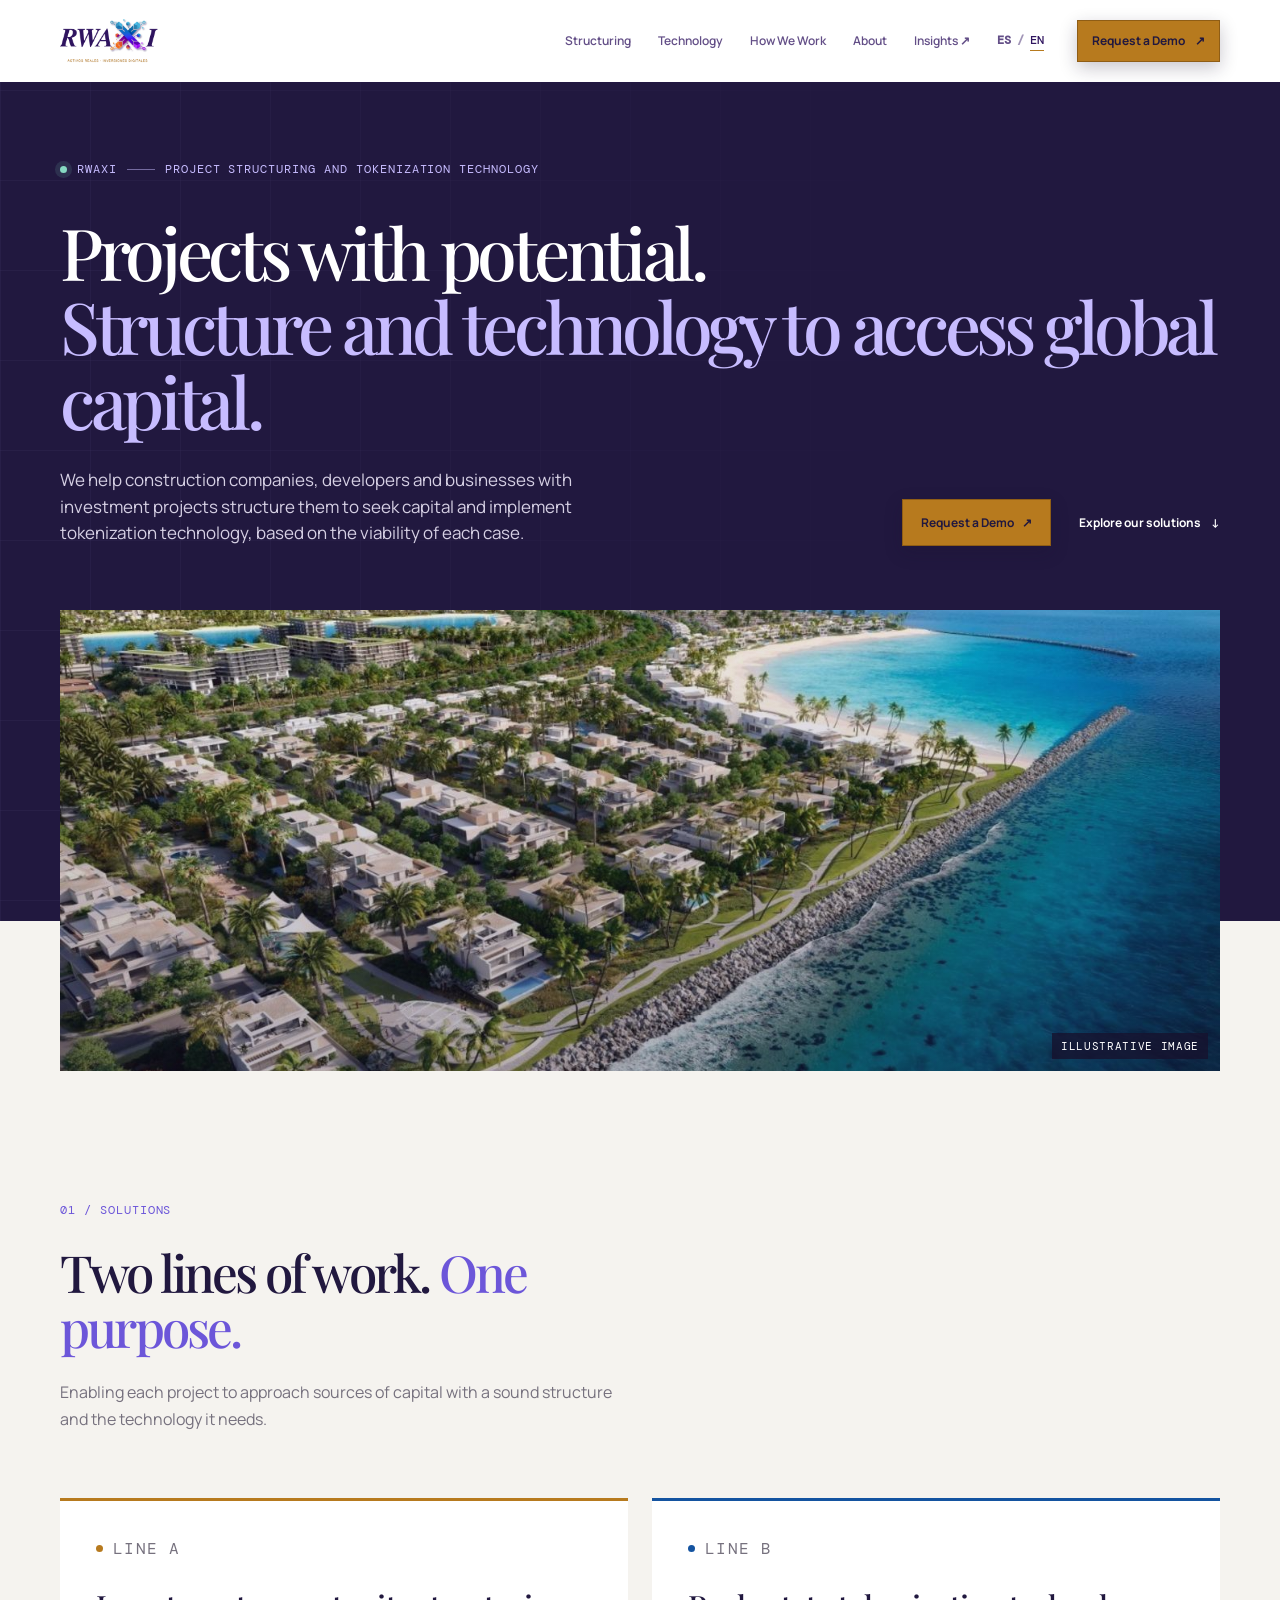
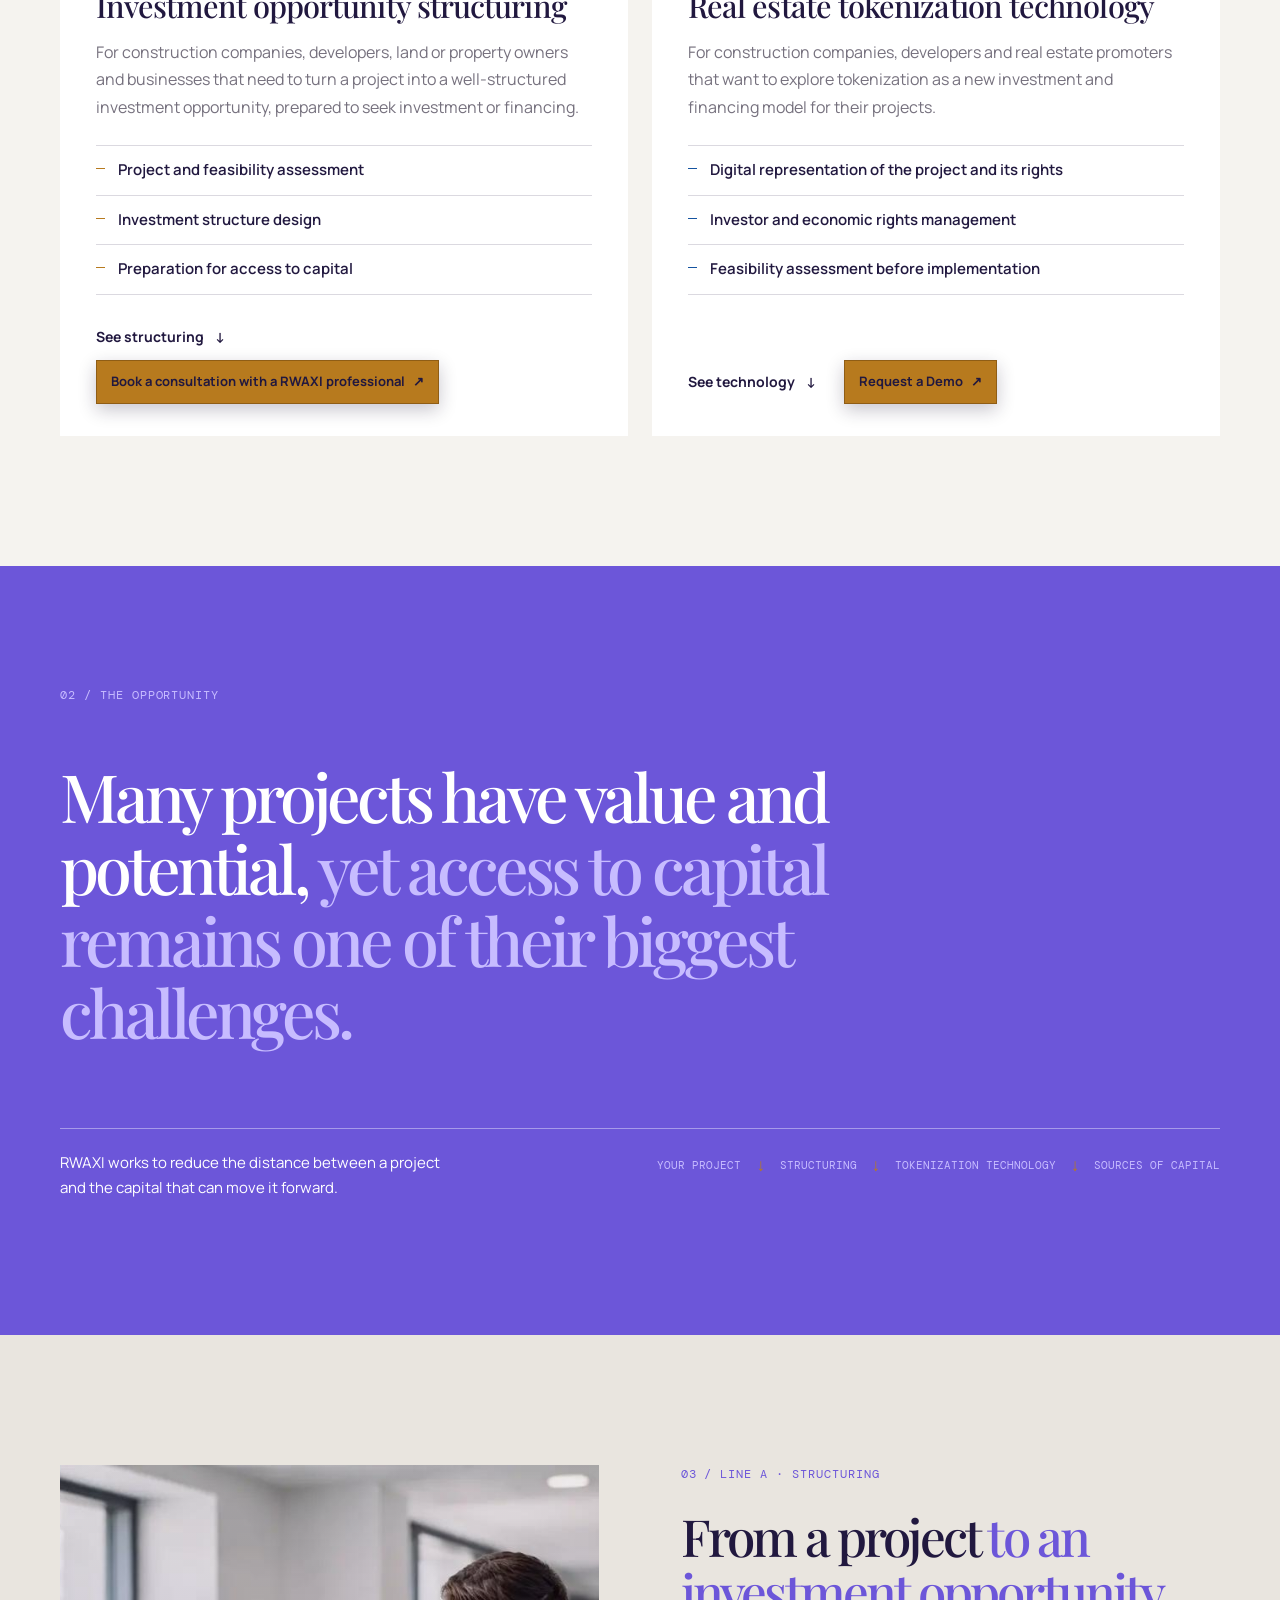
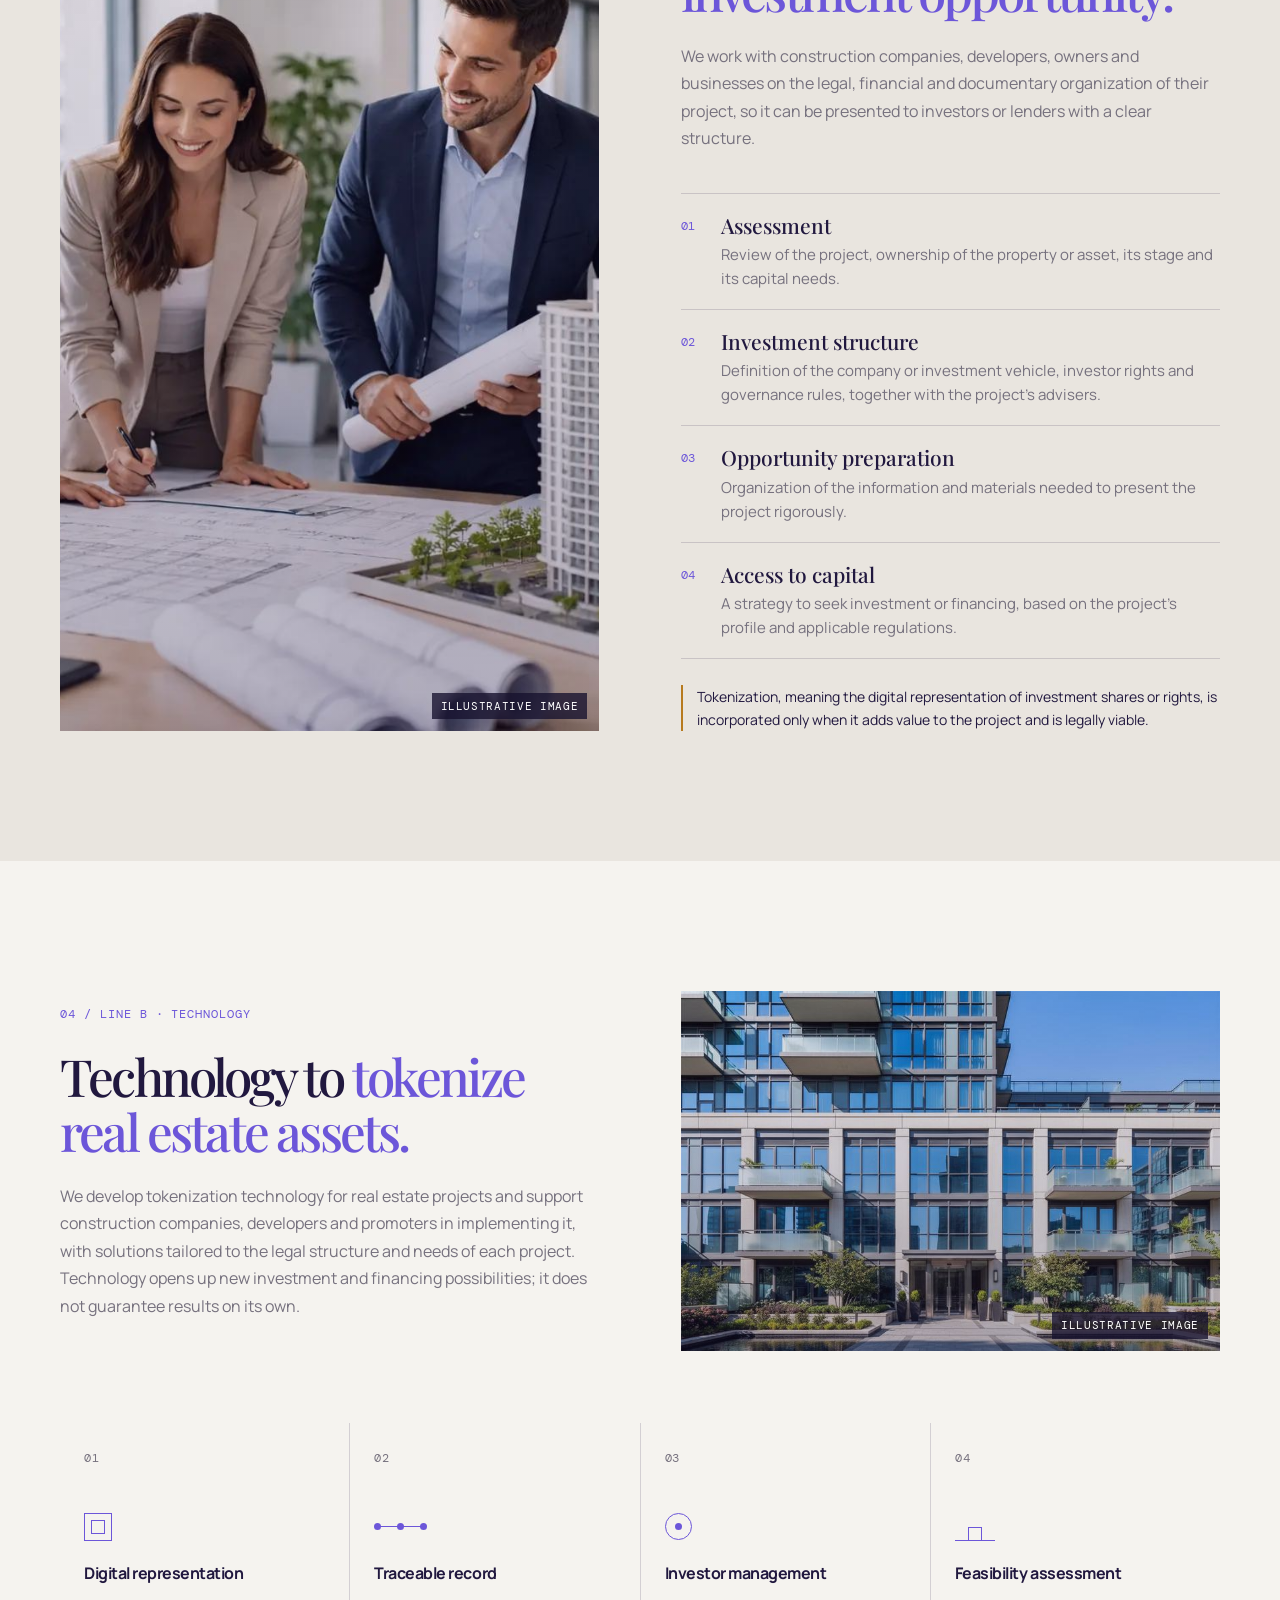
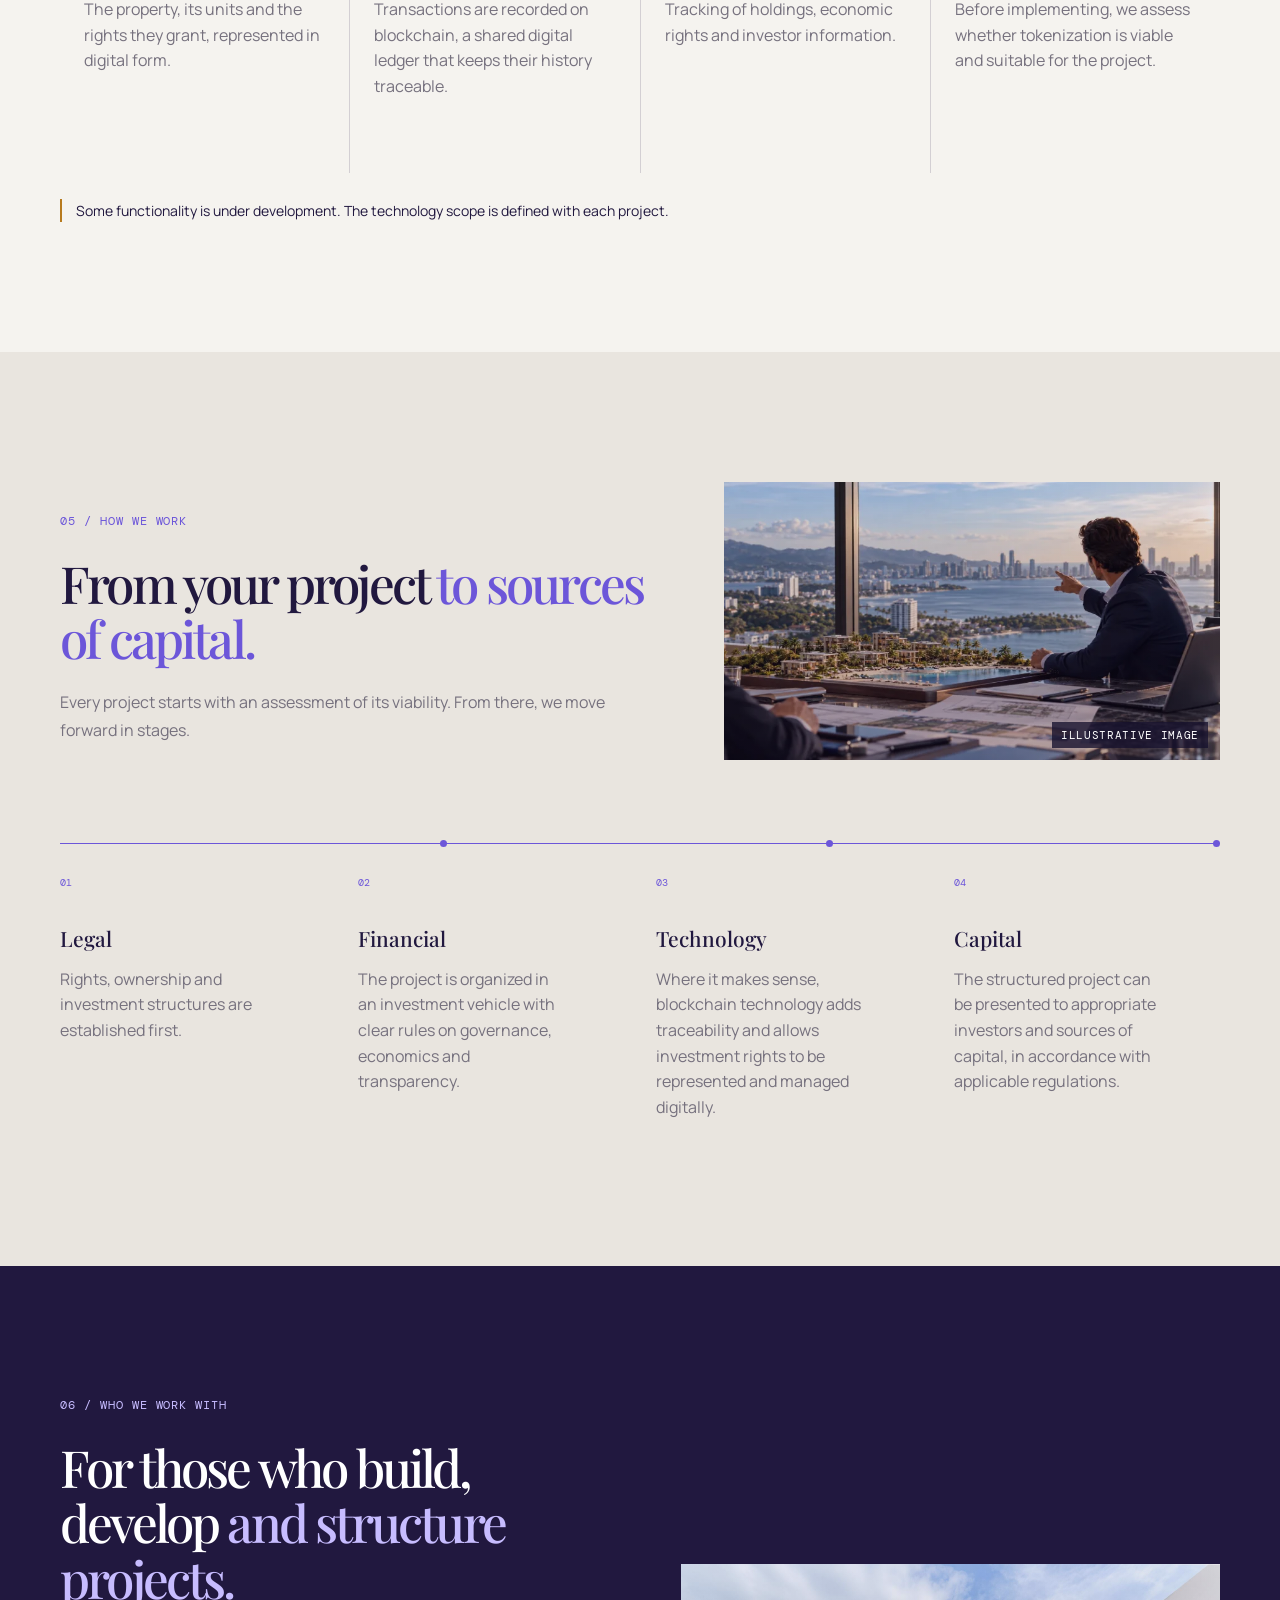
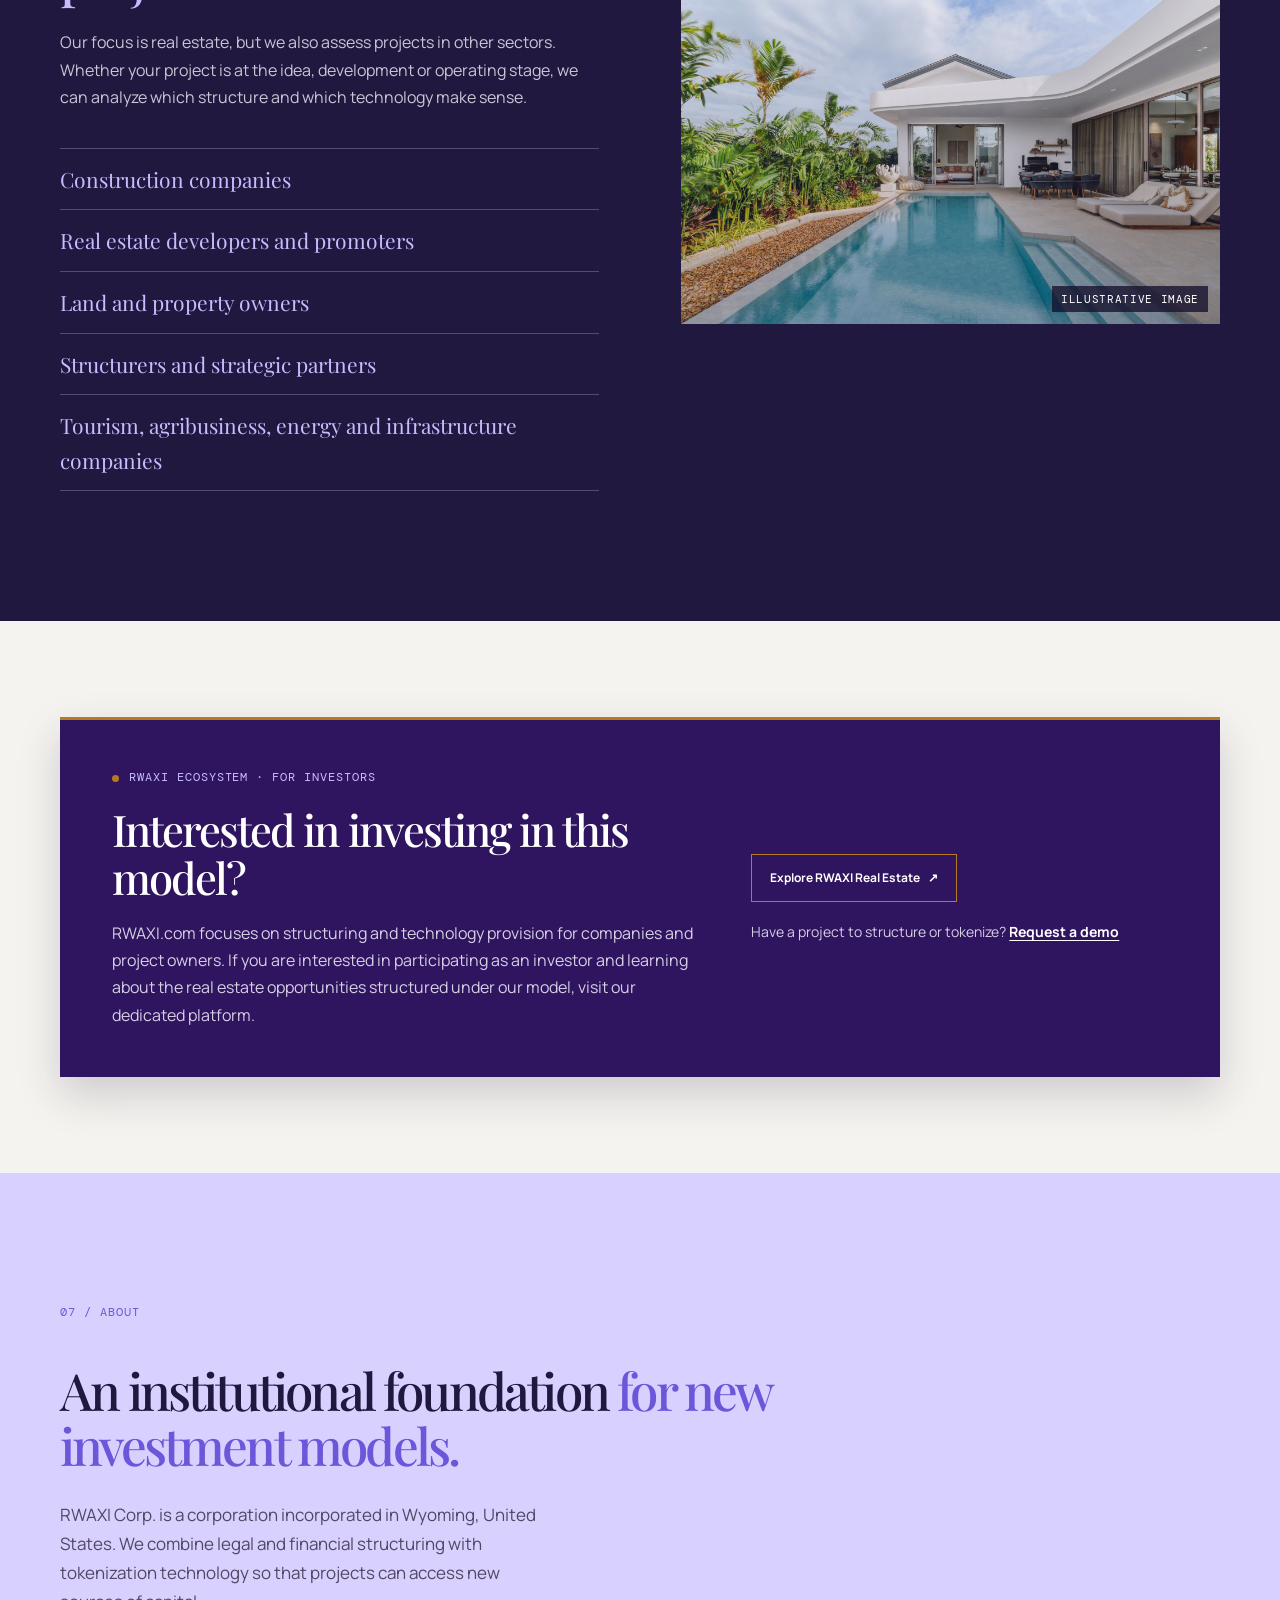
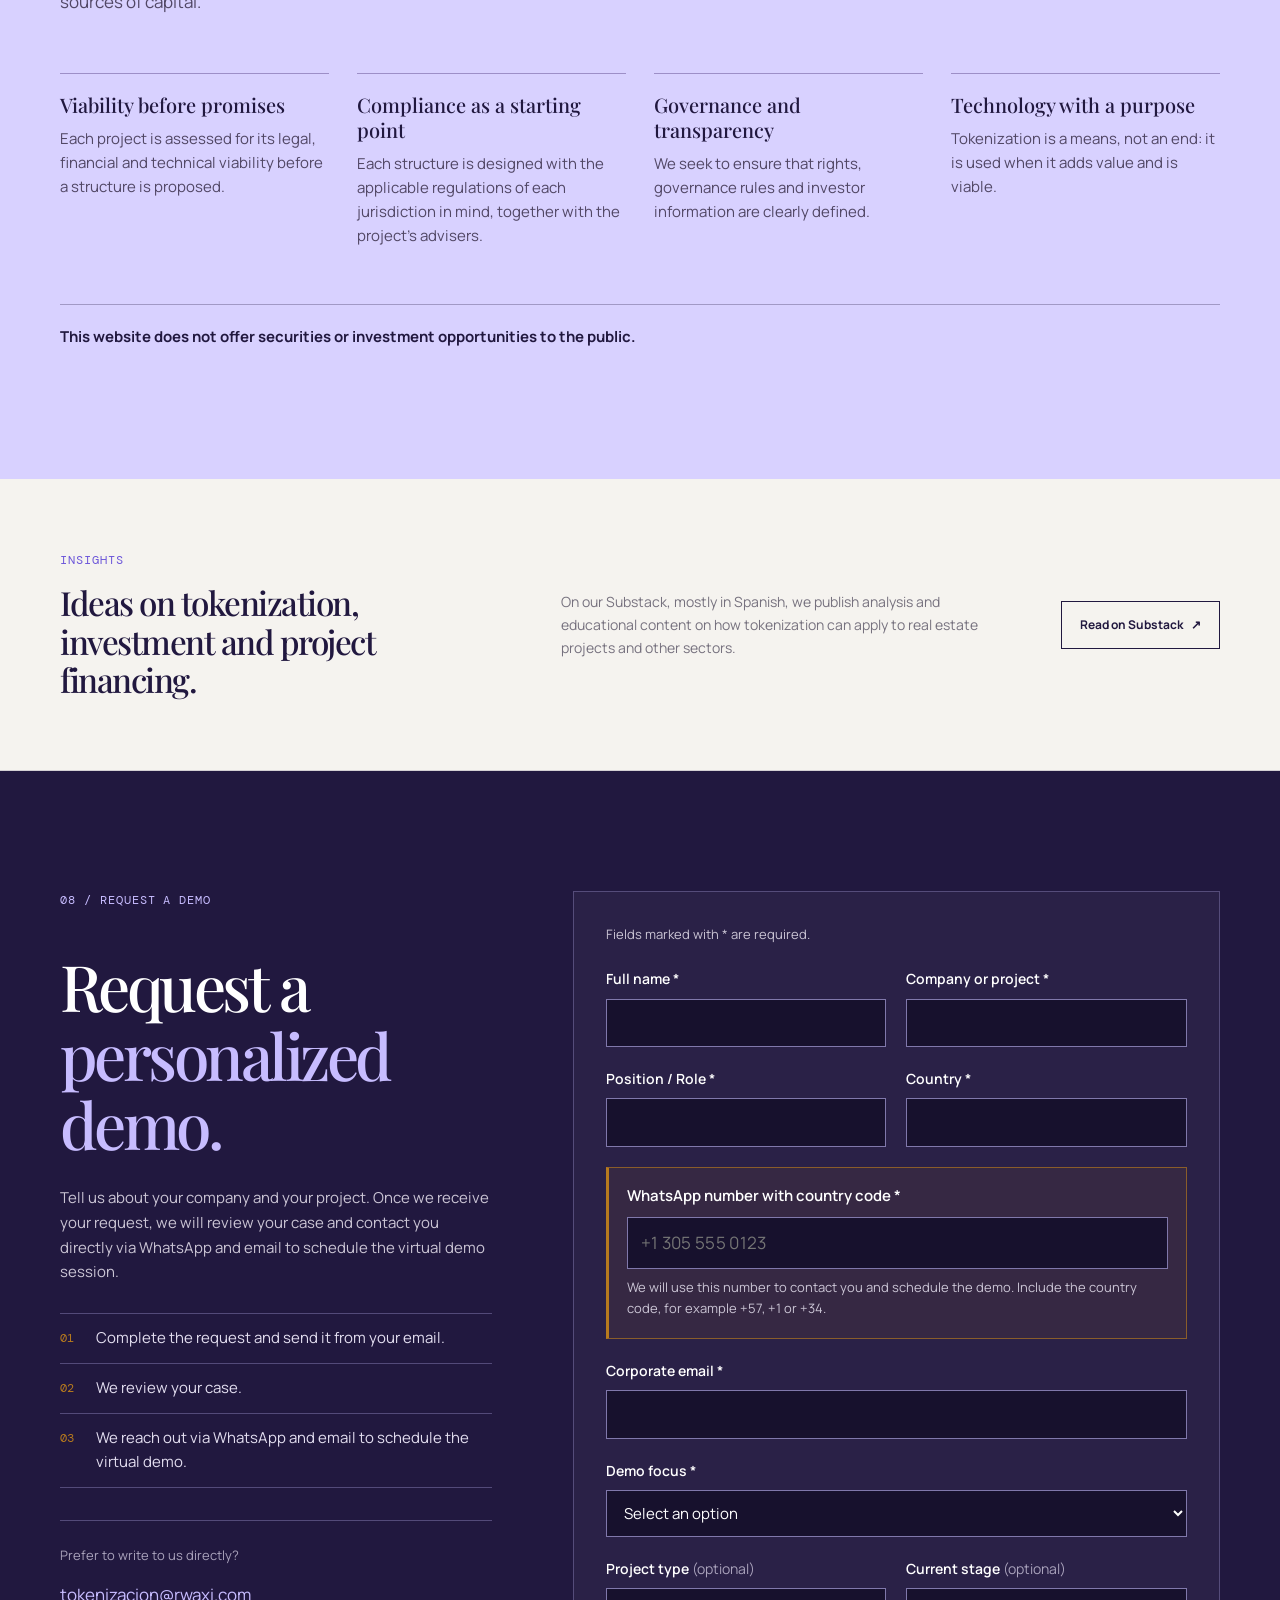
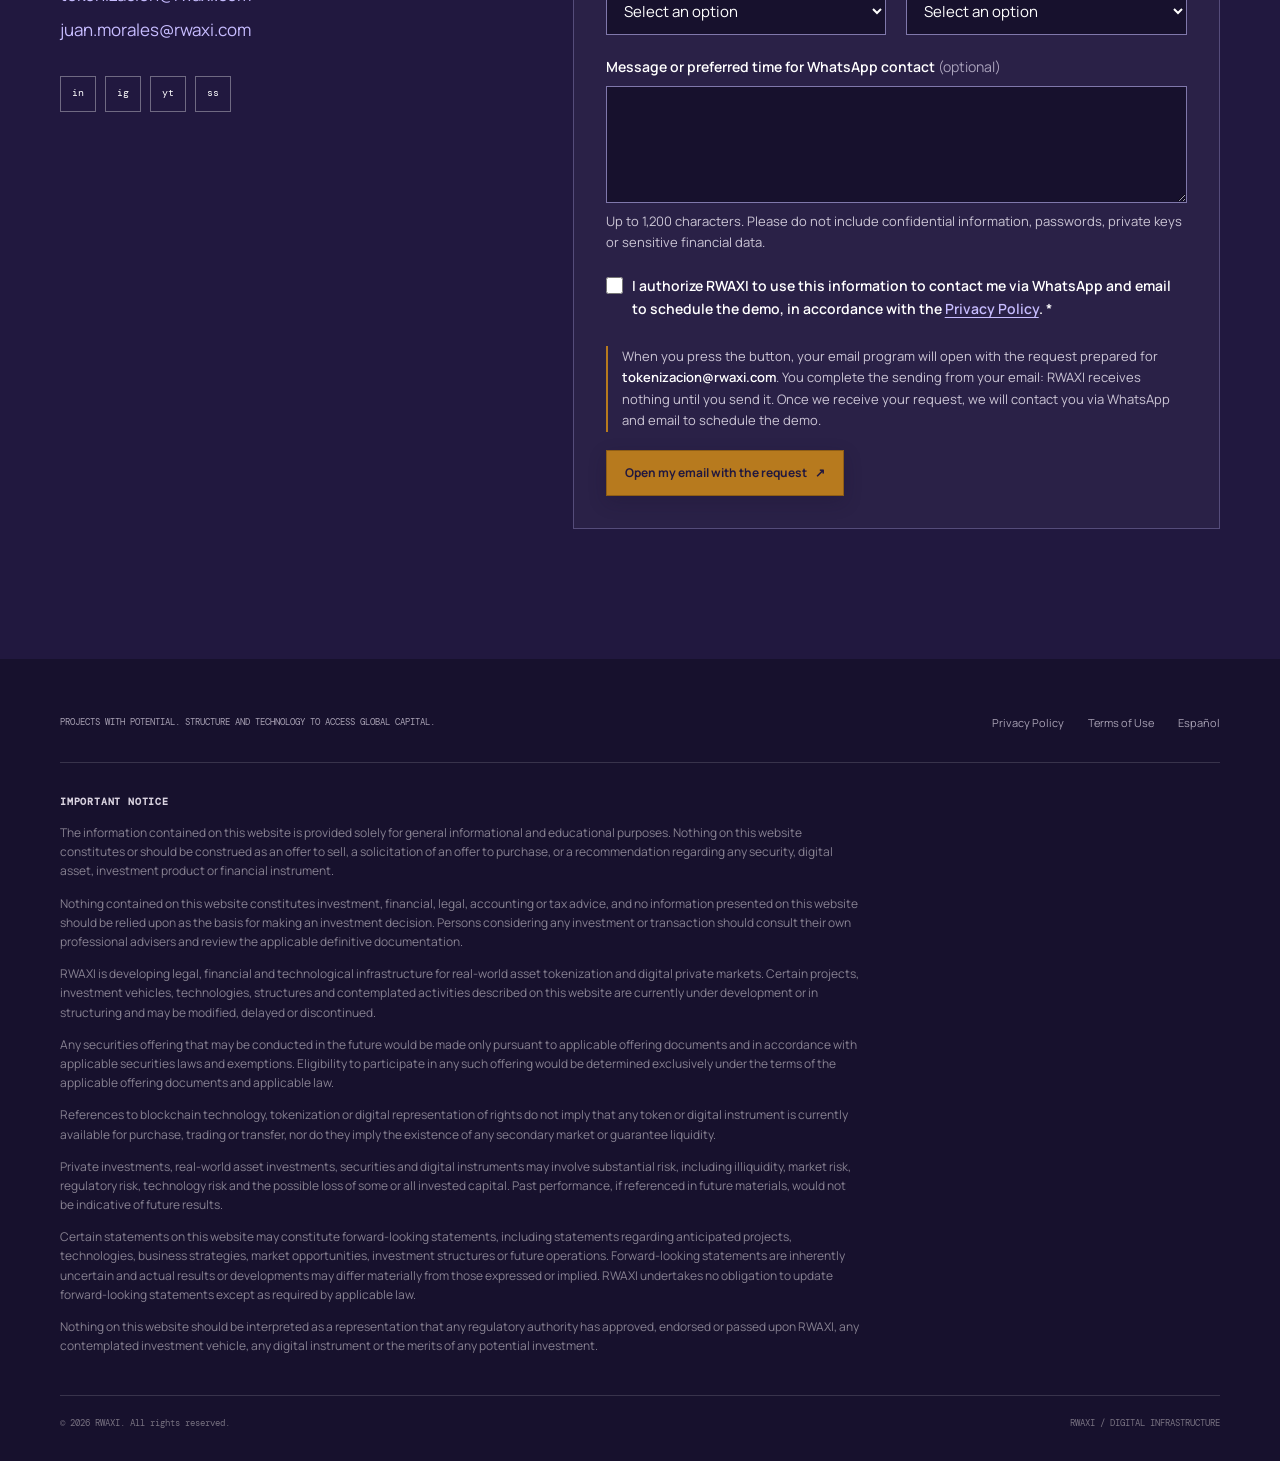
==== commit 1c245a90: "Actualizar imagen de la seccion 0.5 Co-Authored-By: Claude Opus 5.5 <noreply@anthropic.com>" ====
--- a/en/index.html
+++ b/en/index.html
@@ -16,7 +16,7 @@
 <section class="opportunity-section" aria-labelledby="opportunity-title"><div class="container opportunity-inner"><p class="section-kicker reveal">02 / The opportunity</p><h2 class="reveal" id="opportunity-title">Many projects have value and potential, <em>yet access to capital remains one of their biggest challenges.</em></h2><div class="opportunity-copy reveal"><p>RWAXI works to reduce the distance between a project and the capital that can move it forward.</p><div class="opportunity-bridge"><span>Your project</span><b>↓</b><span>Structuring</span><b>↓</b><span>Tokenization technology</span><b>↓</b><span>Sources of capital</span></div></div></div></section>
 <section class="section line-section" id="structuring" aria-labelledby="structuring-title"><div class="container line-detail line-detail-fill"><figure class="illustration illustration-fill reveal"><img src="../assets/Proyectos/Estructuracion%20de%20Proyectos%20pagina%20web.jpg" alt="Professionals reviewing plans next to a model of a residential building in an office" width="1536" height="1024" loading="lazy" decoding="async"><figcaption class="media-label">Illustrative image</figcaption></figure><div class="line-copy"><div class="section-heading reveal"><p class="section-kicker">03 / Line A · Structuring</p><h2 id="structuring-title">From a project <em>to an investment opportunity.</em></h2><p>We work with construction companies, developers, owners and businesses on the legal, financial and documentary organization of their project, so it can be presented to investors or lenders with a clear structure.</p></div><ol class="detail-list reveal"><li><span>01</span><div><strong>Assessment</strong><p>Review of the project, ownership of the property or asset, its stage and its capital needs.</p></div></li><li><span>02</span><div><strong>Investment structure</strong><p>Definition of the company or investment vehicle, investor rights and governance rules, together with the project's advisers.</p></div></li><li><span>03</span><div><strong>Opportunity preparation</strong><p>Organization of the information and materials needed to present the project rigorously.</p></div></li><li><span>04</span><div><strong>Access to capital</strong><p>A strategy to seek investment or financing, based on the project's profile and applicable regulations.</p></div></li></ol><p class="detail-note reveal">Tokenization, meaning the digital representation of investment shares or rights, is incorporated only when it adds value to the project and is legally viable.</p></div></div></section>
 <section class="section section-light" id="technology" aria-labelledby="technology-title"><div class="container"><div class="line-detail line-detail-reverse"><div class="section-heading reveal"><p class="section-kicker">04 / Line B · Technology</p><h2 id="technology-title">Technology to <em>tokenize real estate assets.</em></h2><p>We develop tokenization technology for real estate projects and support construction companies, developers and promoters in implementing it, with solutions tailored to the legal structure and needs of each project. Technology opens up new investment and financing possibilities; it does not guarantee results on its own.</p></div><figure class="illustration reveal"><img src="../assets/Proyectos/edificio%20tokenizado%20pagina%20web.jpg" alt="Facade of a contemporary residential building with glass balconies and landscaped entrance gardens" width="800" height="533" loading="lazy" decoding="async"><figcaption class="media-label">Illustrative image</figcaption></figure></div><div class="service-grid"><article class="service-card reveal"><span class="card-number">01</span><span class="card-icon card-icon-frame" aria-hidden="true"></span><h3>Digital representation</h3><p>The property, its units and the rights they grant, represented in digital form.</p></article><article class="service-card reveal"><span class="card-number">02</span><span class="card-icon card-icon-network" aria-hidden="true"><i></i><i></i><i></i></span><h3>Traceable record</h3><p>Transactions are recorded on blockchain, a shared digital ledger that keeps their history traceable.</p></article><article class="service-card reveal"><span class="card-number">03</span><span class="card-icon card-icon-rights" aria-hidden="true"></span><h3>Investor management</h3><p>Tracking of holdings, economic rights and investor information.</p></article><article class="service-card reveal"><span class="card-number">04</span><span class="card-icon card-icon-land" aria-hidden="true"></span><h3>Feasibility assessment</h3><p>Before implementing, we assess whether tokenization is viable and suitable for the project.</p></article></div><p class="detail-note reveal">Some functionality is under development. The technology scope is defined with each project.</p></div></section>
-<section class="section approach-section method-section" id="approach" aria-labelledby="approach-title"><div class="container"><div class="method-head"><div class="section-heading reveal"><p class="section-kicker">05 / How we work</p><h2 id="approach-title">From your project <span>to sources of capital.</span></h2><p>Every project starts with an assessment of its viability. From there, we move forward in stages.</p></div><figure class="illustration reveal"><img src="../assets/web/reunion-recorte-810.webp" alt="Conceptual illustration of a professional reviewing an architectural model overlooking a bay" width="810" height="571" loading="lazy" decoding="async"><figcaption class="media-label">Illustrative image</figcaption></figure></div><div class="process-line" aria-hidden="true"><span></span><span></span><span></span></div><div class="process-grid"><article class="process-step reveal"><span>01</span><h3>Legal</h3><p>Rights, ownership and investment structures are established first.</p></article><article class="process-step reveal"><span>02</span><h3>Financial</h3><p>The project is organized in an investment vehicle with clear rules on governance, economics and transparency.</p></article><article class="process-step reveal"><span>03</span><h3>Technology</h3><p>Where it makes sense, blockchain technology adds traceability and allows investment rights to be represented and managed digitally.</p></article><article class="process-step reveal"><span>04</span><h3>Capital</h3><p>The structured project can be presented to appropriate investors and sources of capital, in accordance with applicable regulations.</p></article></div></div></section>
+<section class="section approach-section method-section" id="approach" aria-labelledby="approach-title"><div class="container"><div class="method-head"><div class="section-heading reveal"><p class="section-kicker">05 / How we work</p><h2 id="approach-title">From your project <span>to sources of capital.</span></h2><p>Every project starts with an assessment of its viability. From there, we move forward in stages.</p></div><figure class="illustration reveal"><img src="../assets/web/foto-05-1600.webp" srcset="../assets/web/foto-05-800.webp 800w, ../assets/web/foto-05-1600.webp 1600w" sizes="(max-width: 900px) calc(100vw - 36px), 500px" alt="Conceptual illustration of a professional pointing at a bay from an office, next to a development model and plans on the table" width="1600" height="900" loading="lazy" decoding="async"><figcaption class="media-label">Illustrative image</figcaption></figure></div><div class="process-line" aria-hidden="true"><span></span><span></span><span></span></div><div class="process-grid"><article class="process-step reveal"><span>01</span><h3>Legal</h3><p>Rights, ownership and investment structures are established first.</p></article><article class="process-step reveal"><span>02</span><h3>Financial</h3><p>The project is organized in an investment vehicle with clear rules on governance, economics and transparency.</p></article><article class="process-step reveal"><span>03</span><h3>Technology</h3><p>Where it makes sense, blockchain technology adds traceability and allows investment rights to be represented and managed digitally.</p></article><article class="process-step reveal"><span>04</span><h3>Capital</h3><p>The structured project can be presented to appropriate investors and sources of capital, in accordance with applicable regulations.</p></article></div></div></section>
 <section class="section audience-section" id="who-we-serve" aria-labelledby="audience-title"><div class="container line-detail line-detail-reverse"><div class="line-copy"><div class="section-heading reveal"><p class="section-kicker">06 / Who we work with</p><h2 id="audience-title">For those who build, develop <em>and structure projects.</em></h2><p>Our focus is real estate, but we also assess projects in other sectors. Whether your project is at the idea, development or operating stage, we can analyze which structure and which technology make sense.</p></div><ul class="audience-stack reveal"><li>Construction companies</li><li>Real estate developers and promoters</li><li>Land and property owners</li><li>Structurers and strategic partners</li><li>Tourism, agribusiness, energy and infrastructure companies</li></ul></div><figure class="illustration reveal"><img src="../assets/Proyectos/casa%20vacacional%20fraccionada%20pagina%20web.jpg" alt="Vacation home with a pool, terrace and tropical garden" width="1920" height="1280" loading="lazy" decoding="async"><figcaption class="media-label">Illustrative image</figcaption></figure></div></section>
 <section class="investor-bridge" id="investors" aria-labelledby="investors-title"><div class="container"><div class="bridge-card reveal"><div class="bridge-copy"><p class="bridge-eyebrow">RWAXI ecosystem · For investors</p><h2 id="investors-title">Interested in investing in this model?</h2><p>RWAXI.com focuses on structuring and technology provision for companies and project owners. If you are interested in participating as an investor and learning about the real estate opportunities structured under our model, visit our dedicated platform.</p></div><div class="bridge-actions"><a class="button button-bridge" href="https://rwaxirealestate.com" target="_blank" rel="noopener">Explore RWAXI Real Estate <span aria-hidden="true">↗</span><span class="sr-only"> (external website in Spanish, opens in a new tab)</span></a><p class="bridge-alt">Have a project to structure or tokenize? <a href="#evaluate">Request a demo</a></p></div></div></div></section>
 <section class="purpose-section about-commercial" id="about" aria-labelledby="about-title"><div class="container purpose-inner"><p class="section-kicker reveal">07 / About</p><h2 class="reveal" id="about-title">An institutional foundation <span>for new investment models.</span></h2><p class="purpose-copy reveal">RWAXI Corp. is a corporation incorporated in Wyoming, United States. We combine legal and financial structuring with tokenization technology so that projects can access new sources of capital.</p><div class="principles reveal"><article><h3>Viability before promises</h3><p>Each project is assessed for its legal, financial and technical viability before a structure is proposed.</p></article><article><h3>Compliance as a starting point</h3><p>Each structure is designed with the applicable regulations of each jurisdiction in mind, together with the project's advisers.</p></article><article><h3>Governance and transparency</h3><p>We seek to ensure that rights, governance rules and investor information are clearly defined.</p></article><article><h3>Technology with a purpose</h3><p>Tokenization is a means, not an end: it is used when it adds value and is viable.</p></article></div><p class="purpose-quote reveal">This website does not offer securities or investment opportunities to the public.</p></div></section>
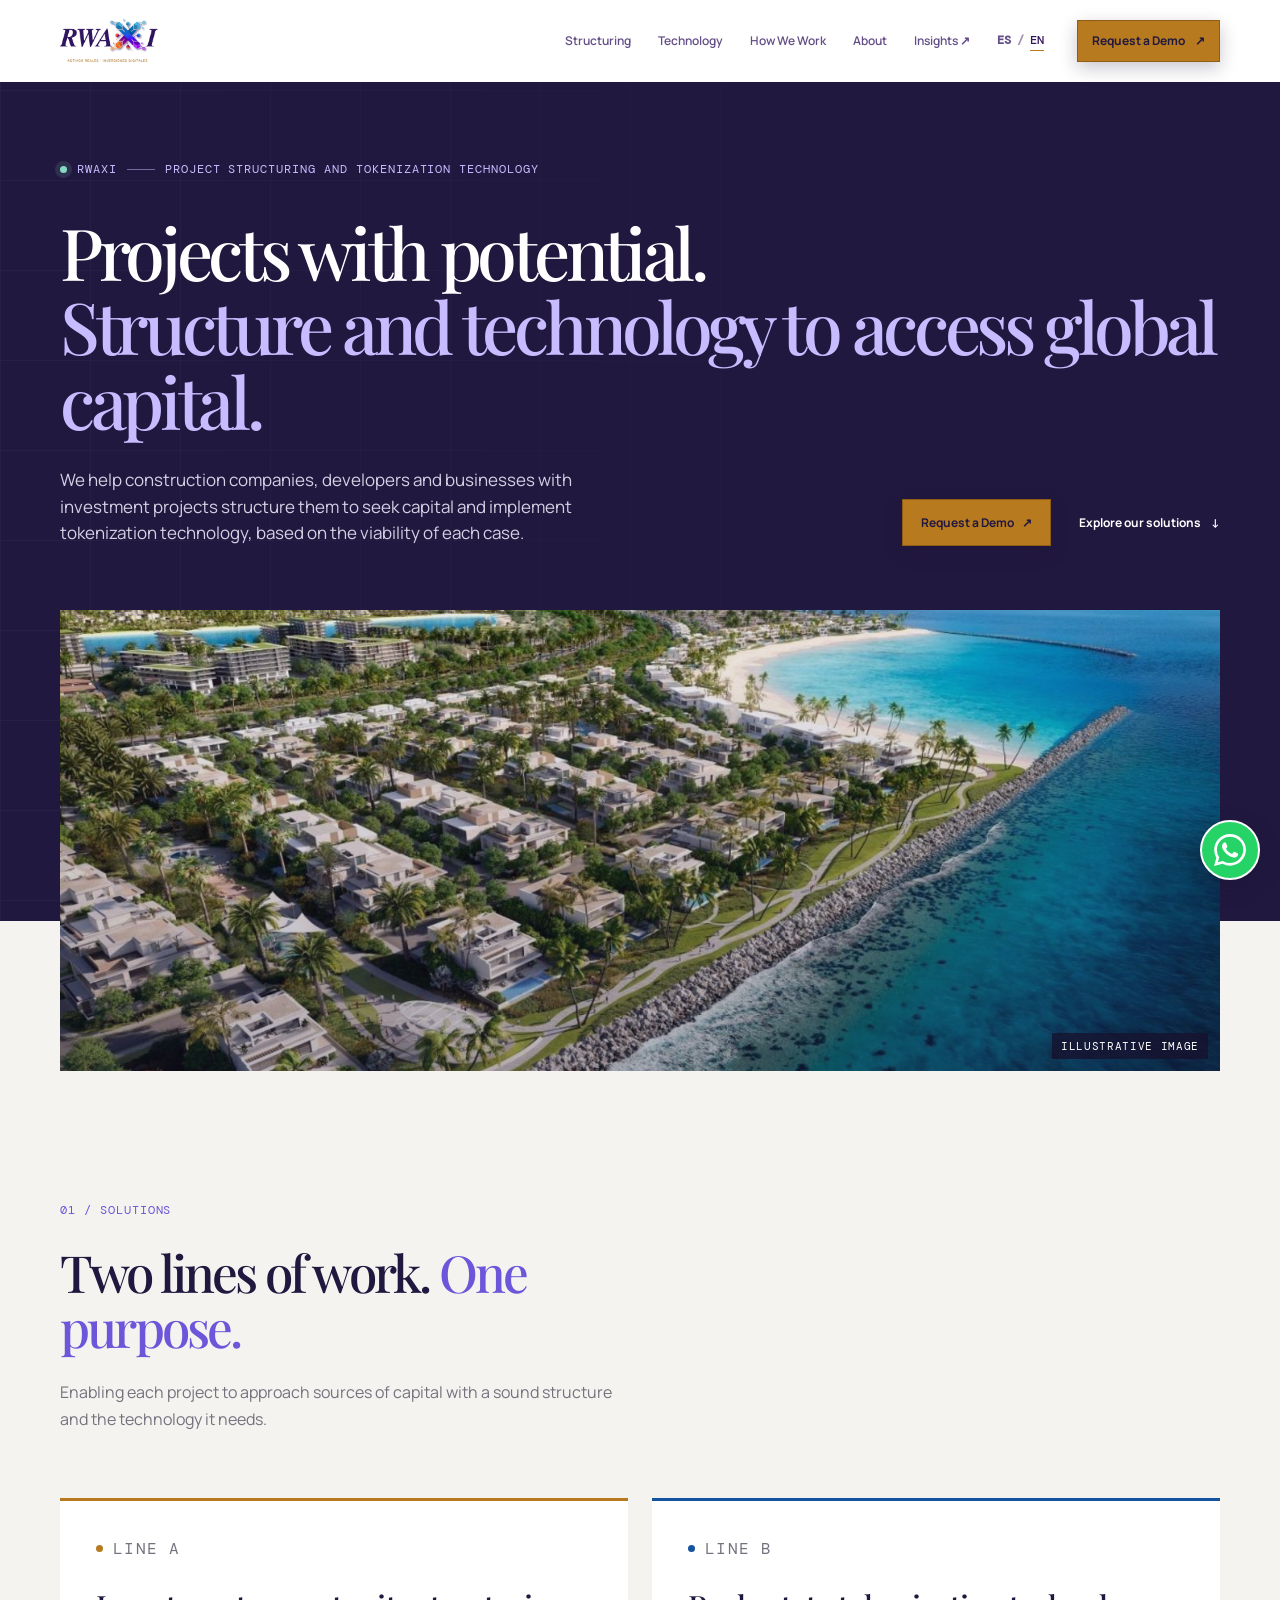
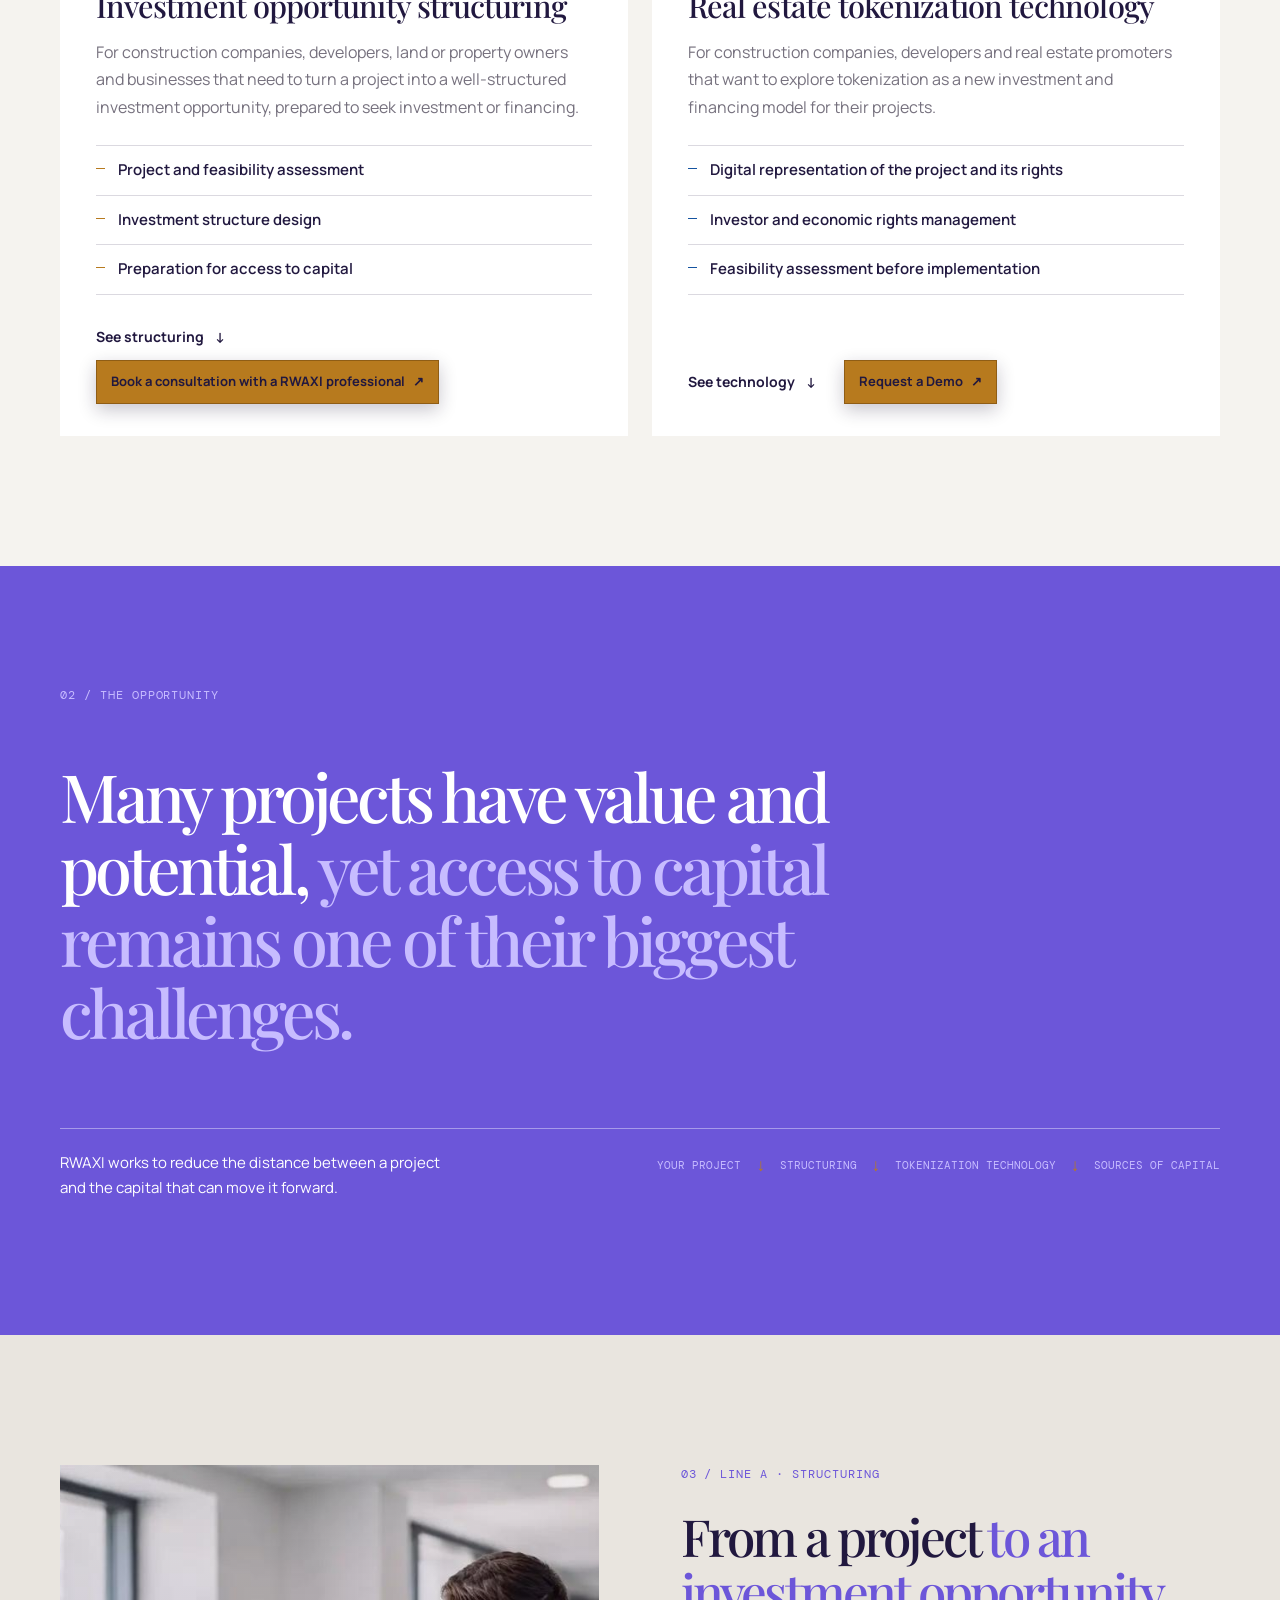
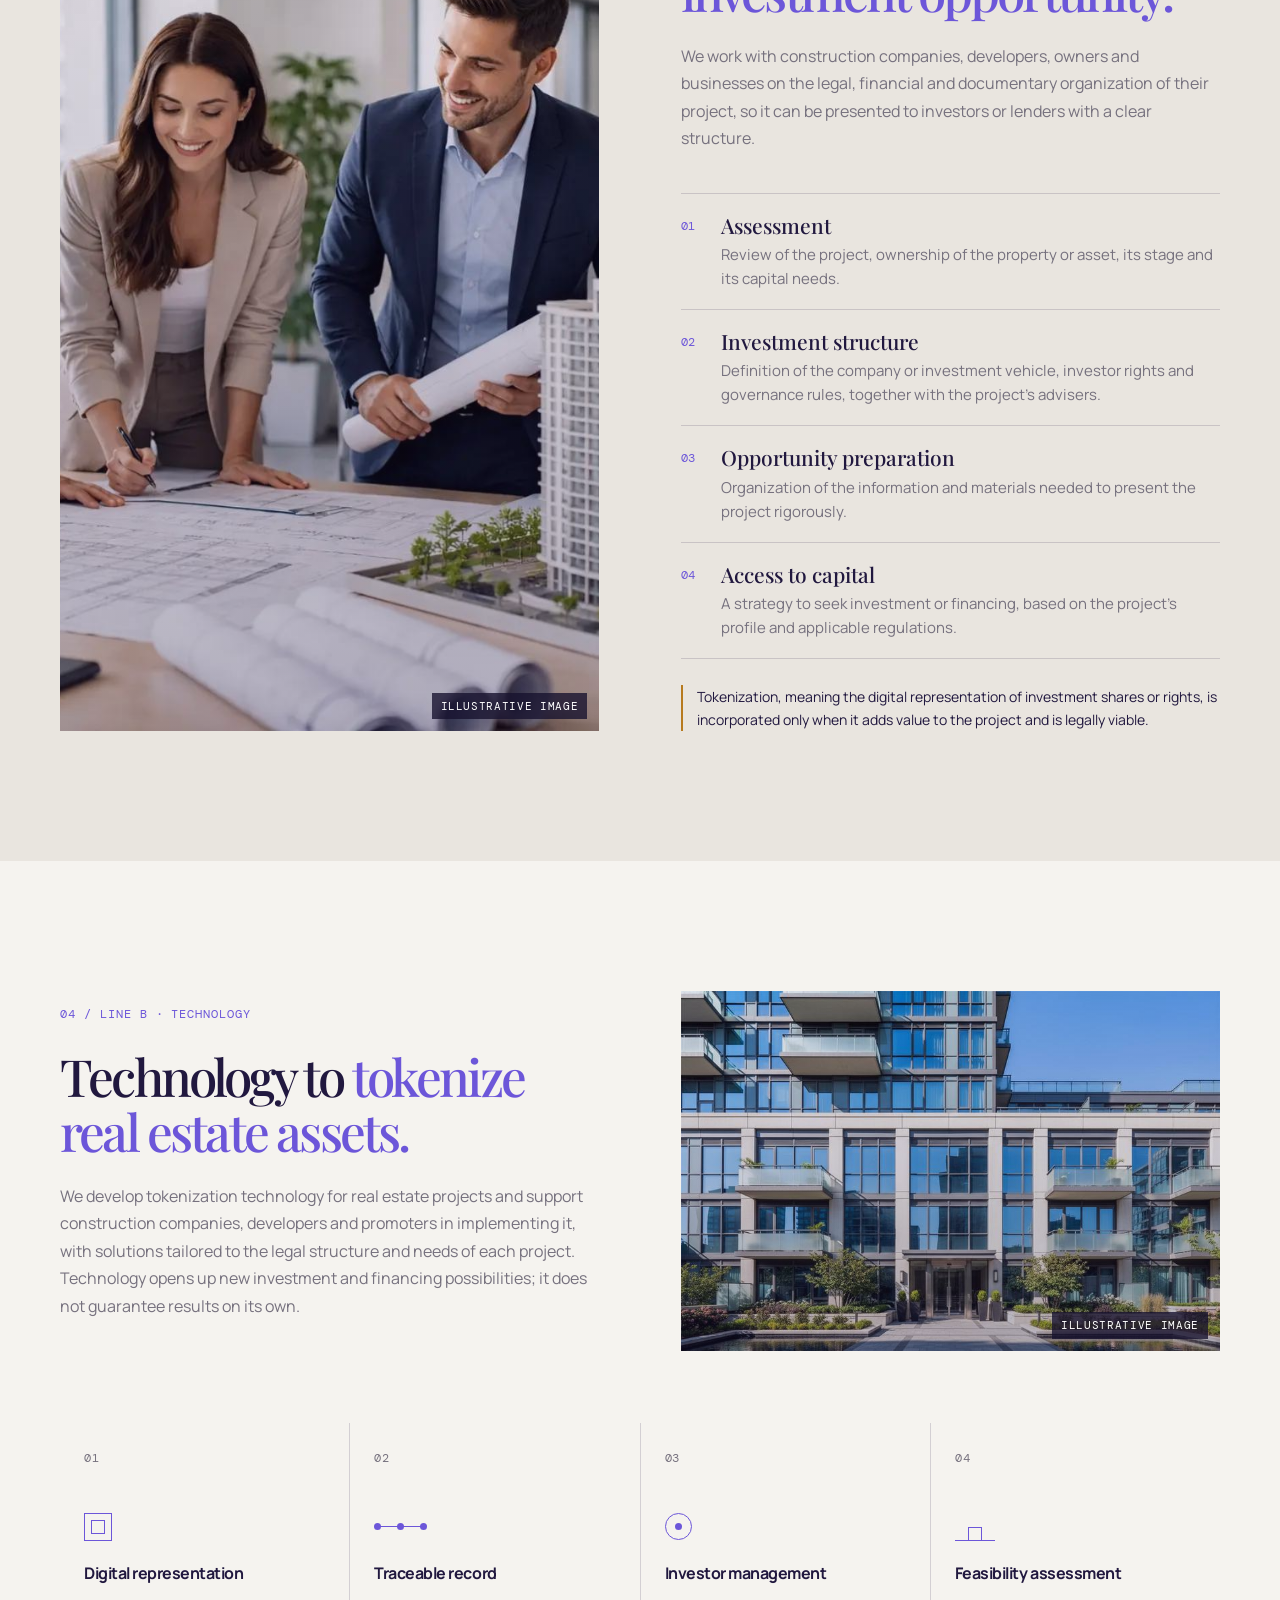
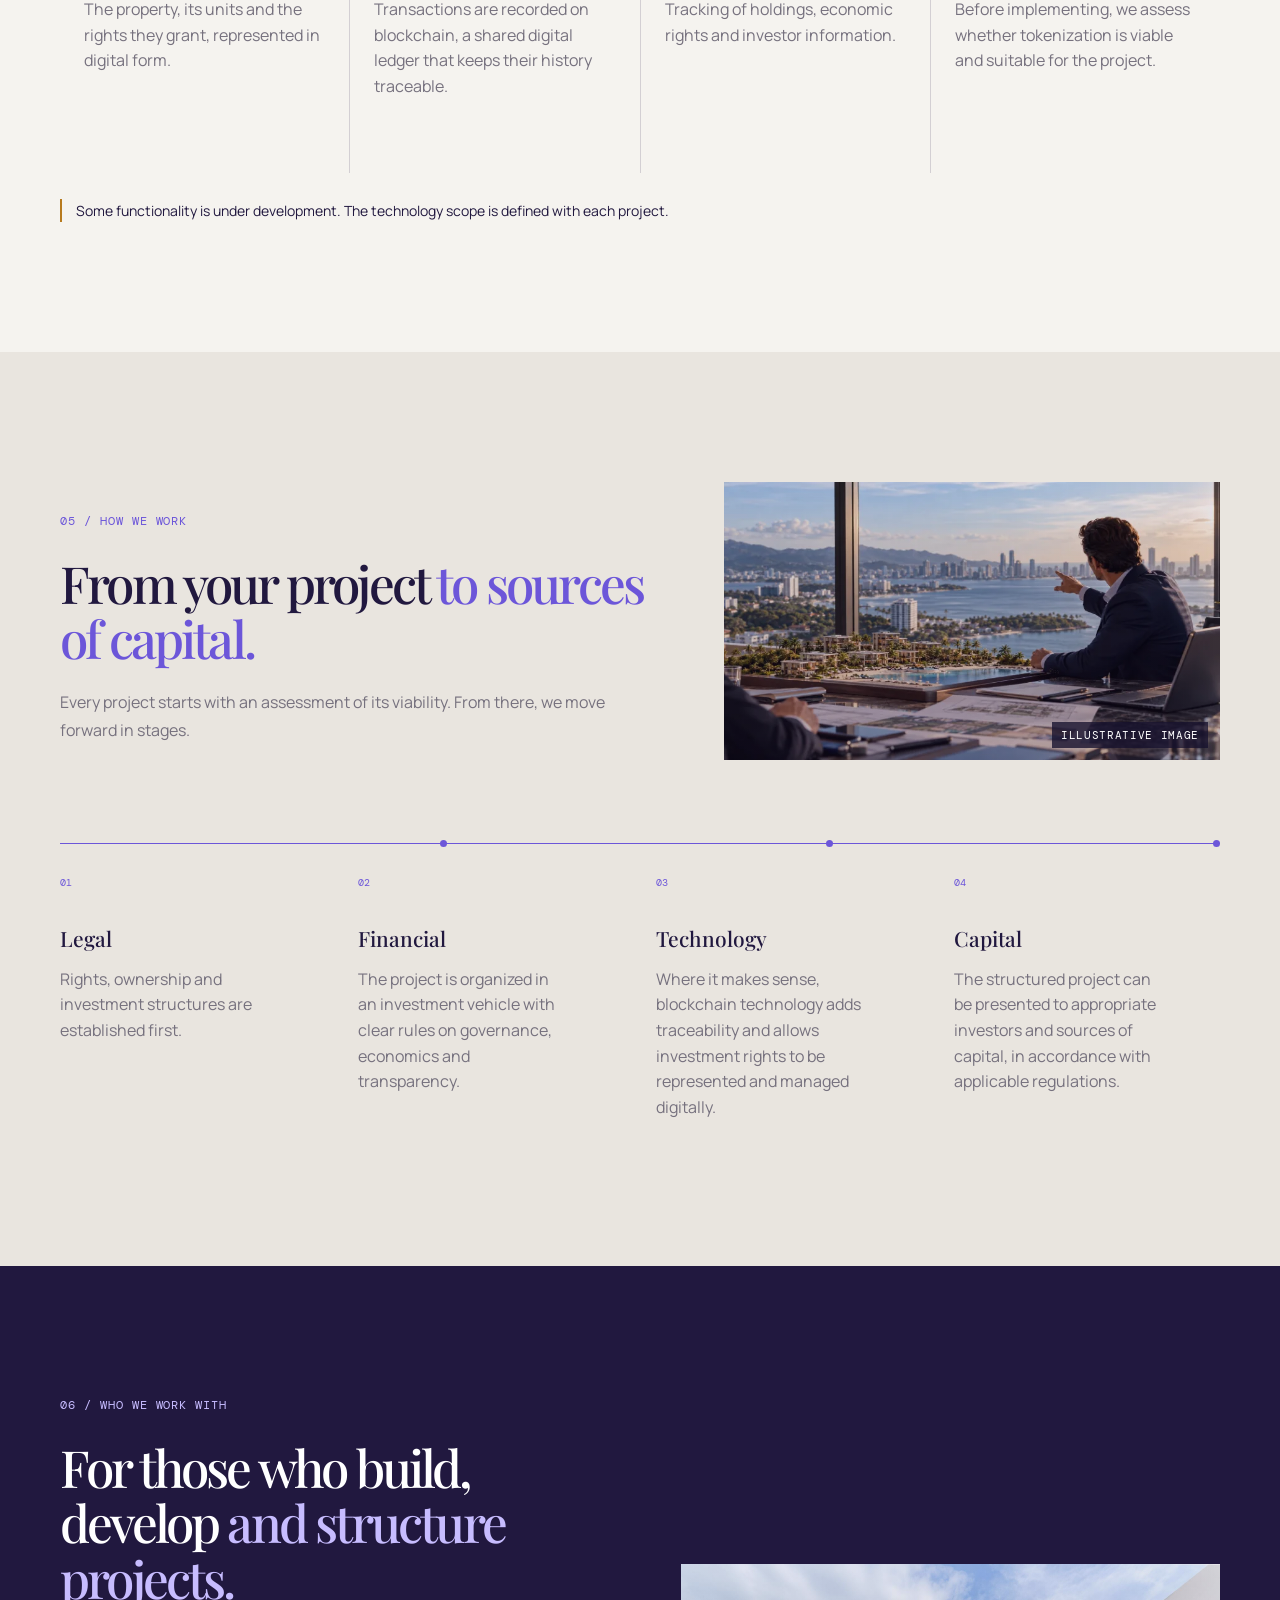
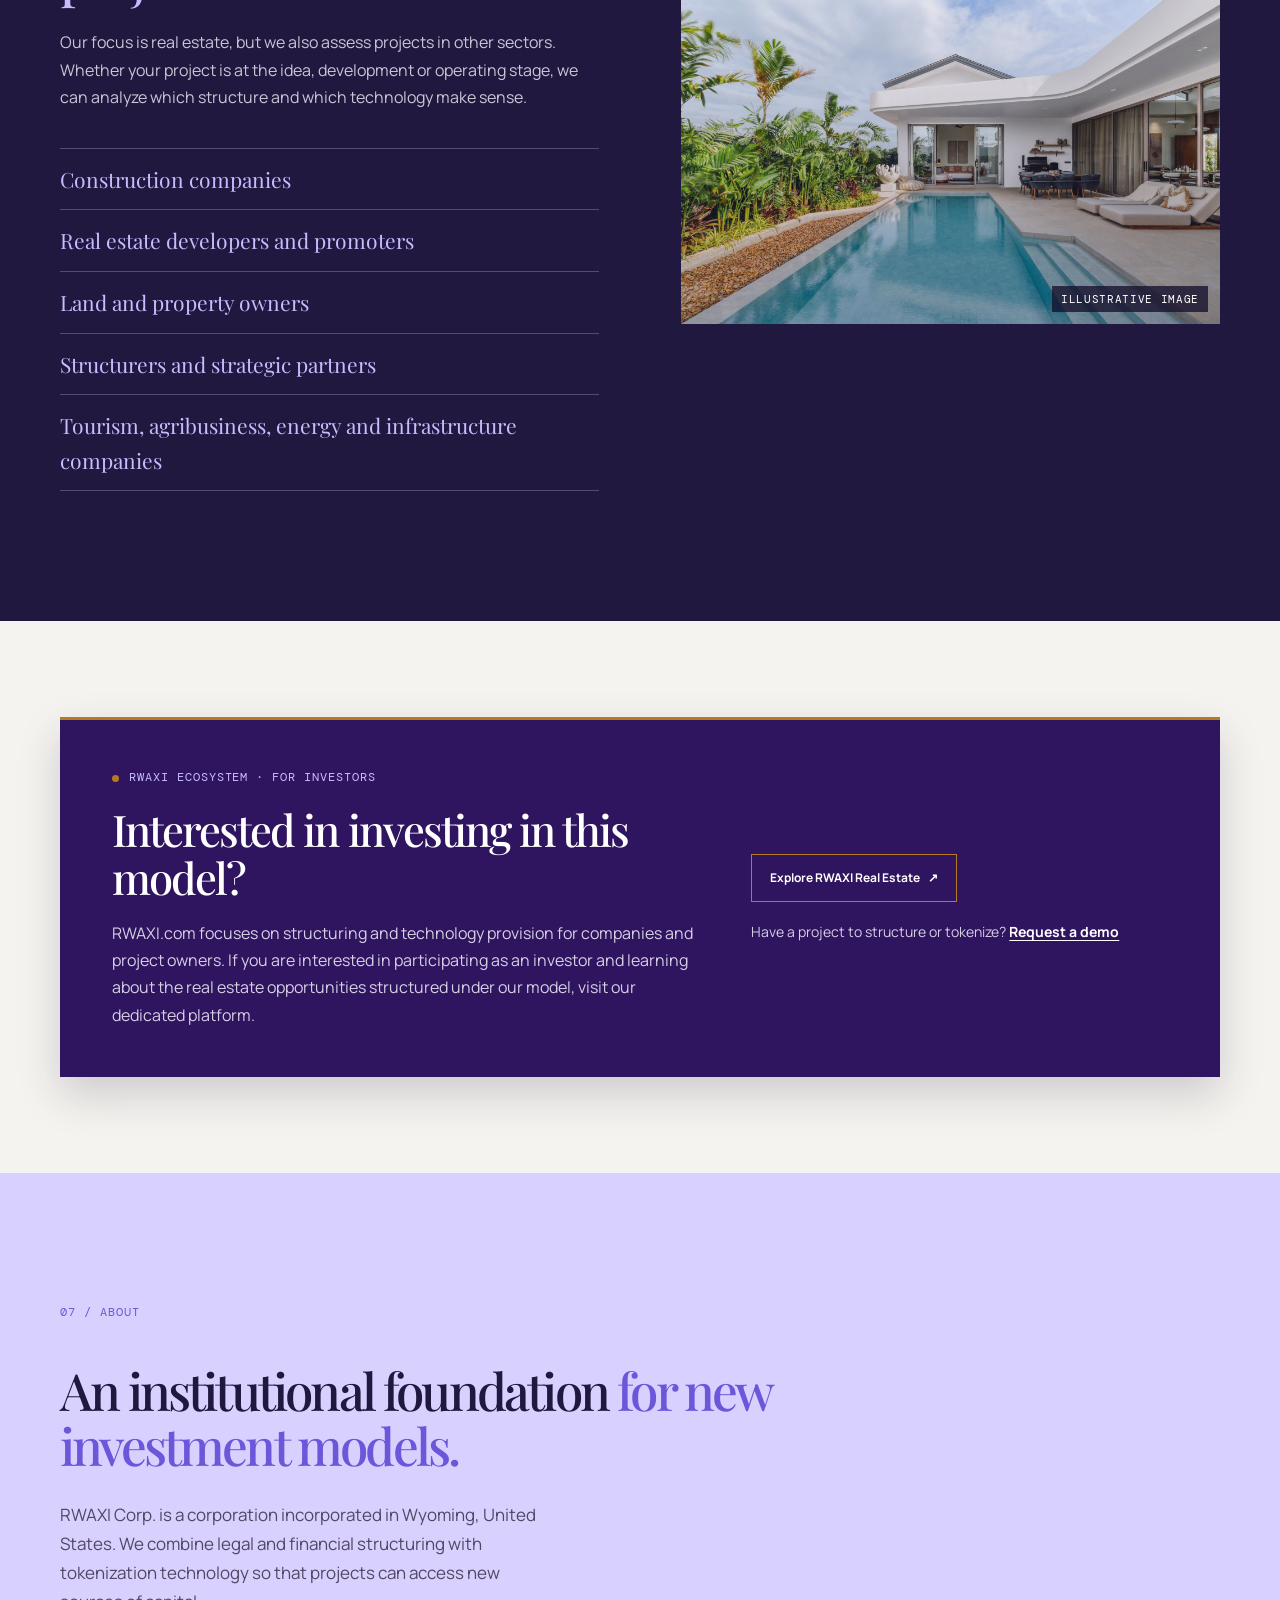
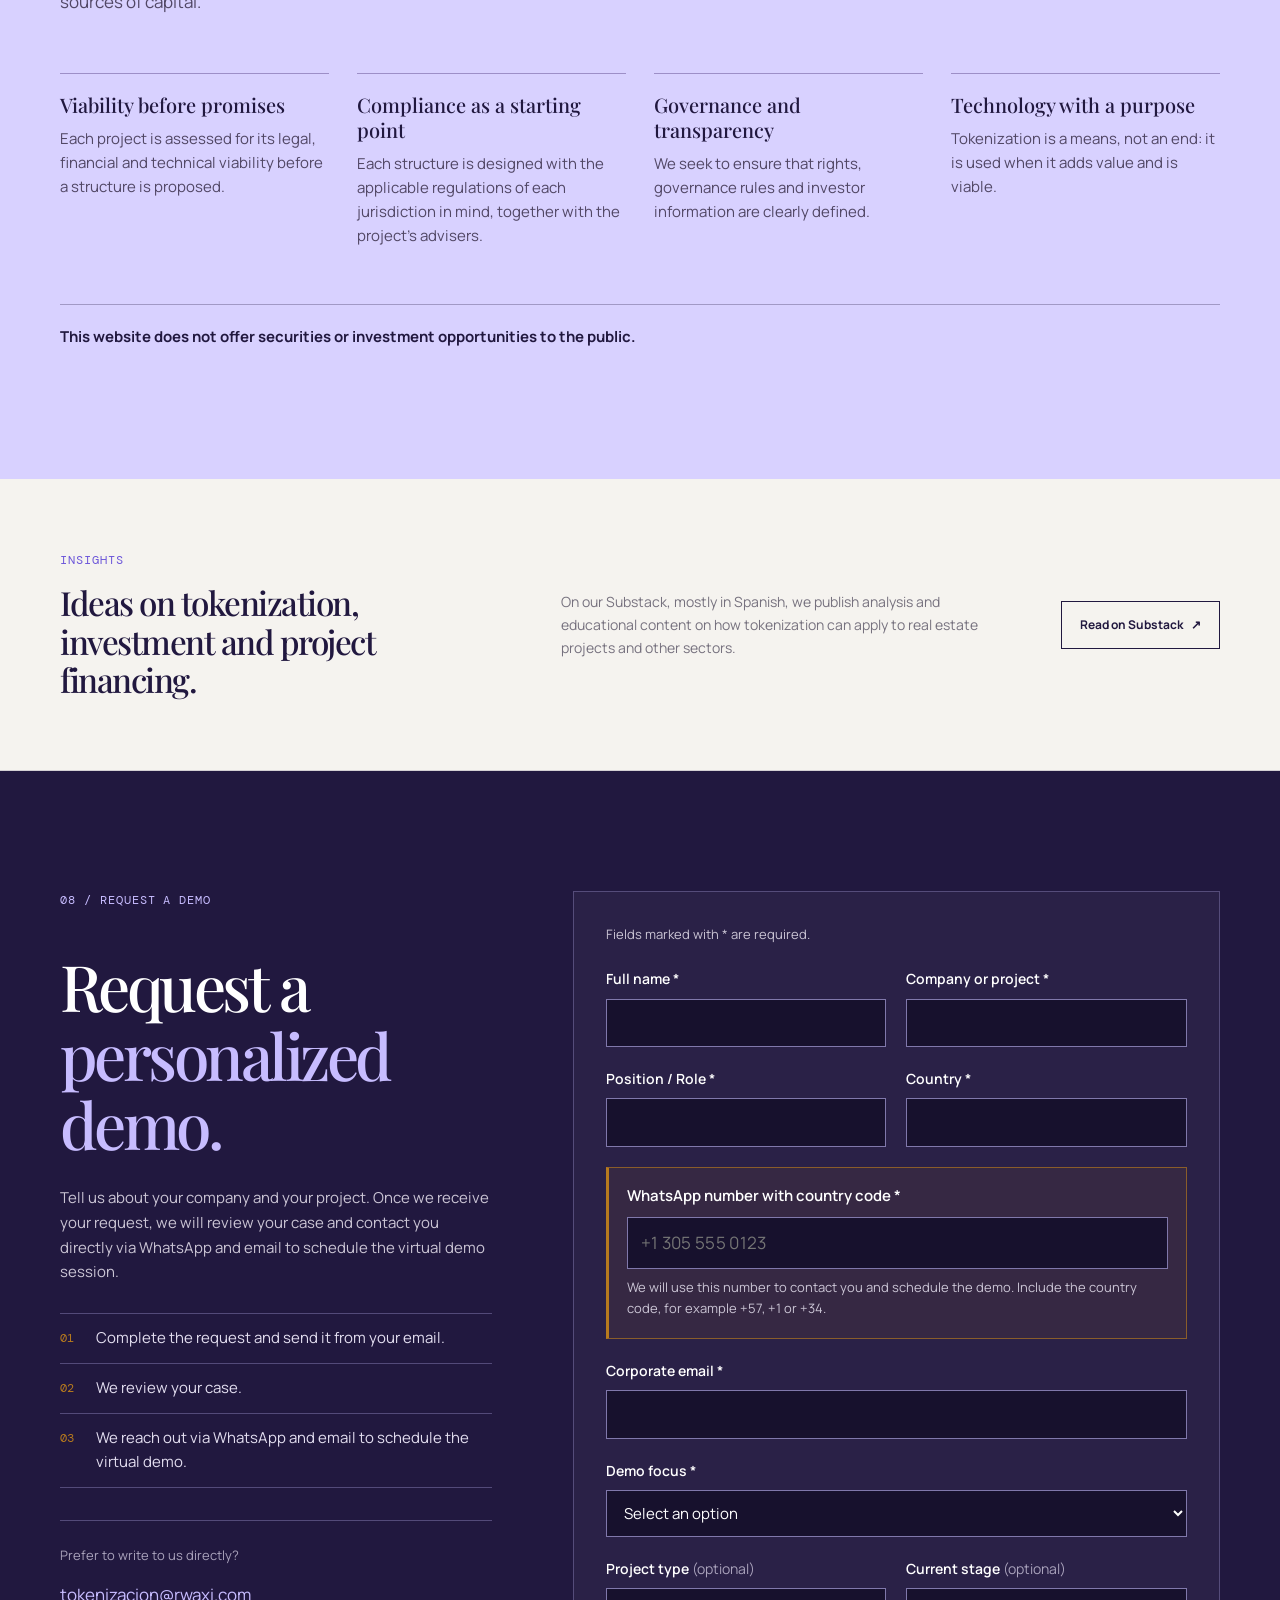
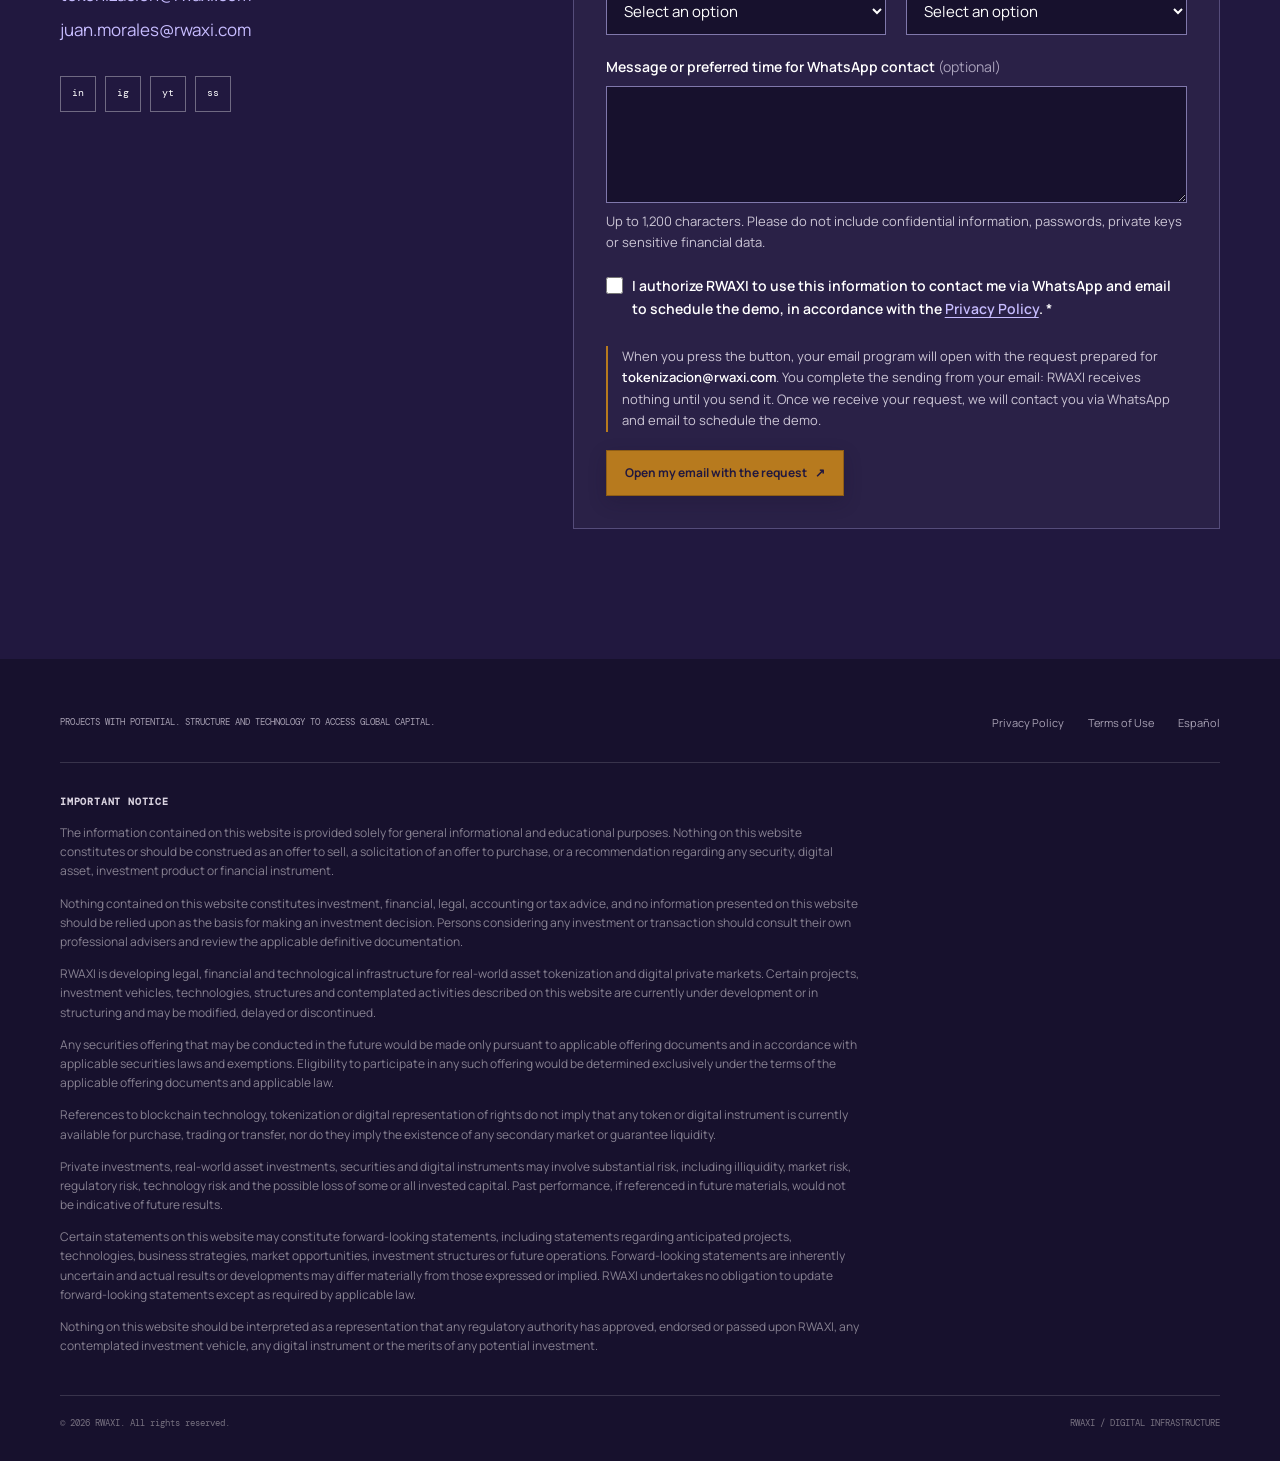
==== commit 4ade0ab2: "Boton flotante de WhatsApp Business Co-Authored-By: Claude Opus 5.5 <noreply@anthropic.com>" ====
--- a/en/index.html
+++ b/en/index.html
@@ -37,4 +37,6 @@
 </form></div></section>
 </main>
 <footer class="site-footer"><div class="container"><div class="footer-top"><p>Projects with potential. Structure and technology to access global capital.</p><div class="footer-links"><a href="privacy.html">Privacy Policy</a><a href="terms.html">Terms of Use</a><a href="../index.html" hreflang="es" lang="es">Español</a></div></div><!-- Legal text: original English disclaimer, pending legal review. The Spanish version is the reference text. --><div class="disclaimer"><strong>Important Notice</strong><p>The information contained on this website is provided solely for general informational and educational purposes. Nothing on this website constitutes or should be construed as an offer to sell, a solicitation of an offer to purchase, or a recommendation regarding any security, digital asset, investment product or financial instrument.</p><p>Nothing contained on this website constitutes investment, financial, legal, accounting or tax advice, and no information presented on this website should be relied upon as the basis for making an investment decision. Persons considering any investment or transaction should consult their own professional advisers and review the applicable definitive documentation.</p><p>RWAXI is developing legal, financial and technological infrastructure for real-world asset tokenization and digital private markets. Certain projects, investment vehicles, technologies, structures and contemplated activities described on this website are currently under development or in structuring and may be modified, delayed or discontinued.</p><p>Any securities offering that may be conducted in the future would be made only pursuant to applicable offering documents and in accordance with applicable securities laws and exemptions. Eligibility to participate in any such offering would be determined exclusively under the terms of the applicable offering documents and applicable law.</p><p>References to blockchain technology, tokenization or digital representation of rights do not imply that any token or digital instrument is currently available for purchase, trading or transfer, nor do they imply the existence of any secondary market or guarantee liquidity.</p><p>Private investments, real-world asset investments, securities and digital instruments may involve substantial risk, including illiquidity, market risk, regulatory risk, technology risk and the possible loss of some or all invested capital. Past performance, if referenced in future materials, would not be indicative of future results.</p><p>Certain statements on this website may constitute forward-looking statements, including statements regarding anticipated projects, technologies, business strategies, market opportunities, investment structures or future operations. Forward-looking statements are inherently uncertain and actual results or developments may differ materially from those expressed or implied. RWAXI undertakes no obligation to update forward-looking statements except as required by applicable law.</p><p>Nothing on this website should be interpreted as a representation that any regulatory authority has approved, endorsed or passed upon RWAXI, any contemplated investment vehicle, any digital instrument or the merits of any potential investment.</p></div><div class="footer-bottom"><span>© 2026 RWAXI. All rights reserved.</span><span>RWAXI / DIGITAL INFRASTRUCTURE</span></div></div></footer>
+<!-- WHATSAPP BUSINESS: official number +1 407 227 1422 (in the link, digits only with country code, no "+" or spaces). The same number is in index.html. -->
+<a class="wa-float" href="https://wa.me/14072271422?text=Hello%20RWAXI%2C%20I%20found%20you%20on%20rwaxi.com%20and%20would%20like%20information%20about%20project%20structuring%20and%20tokenization%20technology%20for%20my%20project." target="_blank" rel="noopener noreferrer" aria-label="Chat with us on WhatsApp (opens in a new tab)" data-wa-float><span class="wa-float-icon" aria-hidden="true"><svg viewBox="0 0 24 24" focusable="false"><path fill="currentColor" d="M17.472 14.382c-.297-.149-1.758-.867-2.03-.967-.273-.099-.471-.148-.67.15-.197.297-.767.966-.94 1.164-.173.199-.347.223-.644.075-.297-.15-1.255-.463-2.39-1.475-.883-.788-1.48-1.761-1.653-2.059-.173-.297-.018-.458.13-.606.134-.133.298-.347.446-.52.149-.174.198-.298.298-.497.099-.198.05-.371-.025-.52-.075-.149-.669-1.612-.916-2.207-.242-.579-.487-.5-.669-.51-.173-.008-.371-.01-.57-.01-.198 0-.52.074-.792.372-.272.297-1.04 1.016-1.04 2.479 0 1.462 1.065 2.875 1.213 3.074.149.198 2.096 3.2 5.077 4.487.709.306 1.262.489 1.694.625.712.227 1.36.195 1.871.118.571-.085 1.758-.719 2.006-1.413.248-.694.248-1.289.173-1.413-.074-.124-.272-.198-.57-.347m-5.421 7.403h-.004a9.87 9.87 0 0 1-5.031-1.378l-.361-.214-3.741.982.998-3.648-.235-.374a9.86 9.86 0 0 1-1.51-5.26c.001-5.45 4.436-9.884 9.888-9.884 2.64 0 5.122 1.03 6.988 2.898a9.825 9.825 0 0 1 2.893 6.994c-.003 5.45-4.437 9.884-9.885 9.884m8.413-18.297A11.815 11.815 0 0 0 12.05 0C5.495 0 .16 5.335.157 11.892c0 2.096.547 4.142 1.588 5.945L.057 24l6.305-1.654a11.882 11.882 0 0 0 5.683 1.448h.005c6.554 0 11.89-5.335 11.893-11.893a11.821 11.821 0 0 0-3.48-8.413Z"/></svg></span><span class="wa-float-label" aria-hidden="true">Chat with us on WhatsApp</span></a>
 </body></html>
--- a/styles.css
+++ b/styles.css
@@ -2355,6 +2355,114 @@
   }
 }
 
+/* Floating WhatsApp Business button (index.html and en/index.html).
+   Above the content and the header (z-index 20), hidden while the mobile
+   menu is open, and tucked away by script.js while it would sit on top of
+   the form's buttons. The label is absolutely positioned so its invisible
+   box never blocks clicks on the page. */
+.wa-float {
+  position: fixed;
+  right: max(20px, env(safe-area-inset-right));
+  bottom: max(20px, calc(env(safe-area-inset-bottom) + 12px));
+  z-index: 30;
+  display: block;
+  border-radius: 50%;
+  color: var(--white);
+  transition: opacity .25s ease, transform .25s ease, visibility .25s;
+}
+.wa-float-icon {
+  position: relative;
+  display: grid;
+  place-items: center;
+  width: 60px;
+  height: 60px;
+  border: 2px solid var(--white);
+  border-radius: 50%;
+  background: #25D366;
+  box-shadow: 0 8px 22px rgba(23,17,45,.28);
+  transition: transform .2s ease, box-shadow .2s ease, background .2s ease;
+}
+.wa-float-icon svg {
+  width: 32px;
+  height: 32px;
+}
+.wa-float-icon::after {
+  content: "";
+  position: absolute;
+  inset: -2px;
+  border: 2px solid #25D366;
+  border-radius: 50%;
+  opacity: 0;
+  pointer-events: none;
+  animation: wa-pulse 2.6s ease-out 1.5s 4;
+}
+@keyframes wa-pulse {
+  0% {
+    transform: scale(1);
+    opacity: .75;
+  }
+  100% {
+    transform: scale(1.6);
+    opacity: 0;
+  }
+}
+.wa-float-label {
+  position: absolute;
+  top: 50%;
+  right: calc(100% + 12px);
+  padding: 9px 14px;
+  border: 1px solid rgba(255,255,255,.14);
+  border-radius: 999px;
+  background: var(--ink);
+  color: var(--white);
+  box-shadow: 0 8px 22px rgba(23,17,45,.24);
+  font: 600 13px/1.2 var(--sans);
+  white-space: nowrap;
+  opacity: 0;
+  transform: translate(8px,-50%);
+  pointer-events: none;
+  transition: opacity .2s ease, transform .2s ease;
+}
+.wa-float:hover .wa-float-icon,.wa-float:focus-visible .wa-float-icon {
+  background: #1ebe5b;
+  box-shadow: 0 12px 28px rgba(23,17,45,.34);
+  transform: scale(1.07);
+}
+.wa-float:focus-visible {
+  outline-offset: 5px;
+}
+@media(hover:hover) and (min-width:681px) {
+  .wa-float:hover .wa-float-label,.wa-float:focus-visible .wa-float-label {
+    opacity: 1;
+    transform: translate(0,-50%);
+  }
+}
+.wa-float.is-tucked,body.menu-open .wa-float {
+  opacity: 0;
+  visibility: hidden;
+  transform: translateY(14px);
+  pointer-events: none;
+}
+@media(max-width:680px) {
+  .wa-float {
+    right: max(16px, env(safe-area-inset-right));
+    bottom: max(16px, calc(env(safe-area-inset-bottom) + 10px));
+  }
+  .wa-float-icon {
+    width: 56px;
+    height: 56px;
+  }
+  .wa-float-icon svg {
+    width: 30px;
+    height: 30px;
+  }
+}
+@media print {
+  .wa-float {
+    display: none;
+  }
+}
+
 /* 7. Reduced motion ----------------------------------------------------- */
 
 @media(prefers-reduced-motion:reduce) {
@@ -2365,6 +2473,15 @@
     opacity: 1;
     transform: none;
     transition: none;
+  }
+  .wa-float,.wa-float-icon,.wa-float-label {
+    transition: none;
+  }
+  .wa-float-icon::after {
+    animation: none;
+  }
+  .wa-float:hover .wa-float-icon,.wa-float:focus-visible .wa-float-icon,.wa-float.is-tucked,body.menu-open .wa-float {
+    transform: none;
   }
 }
 
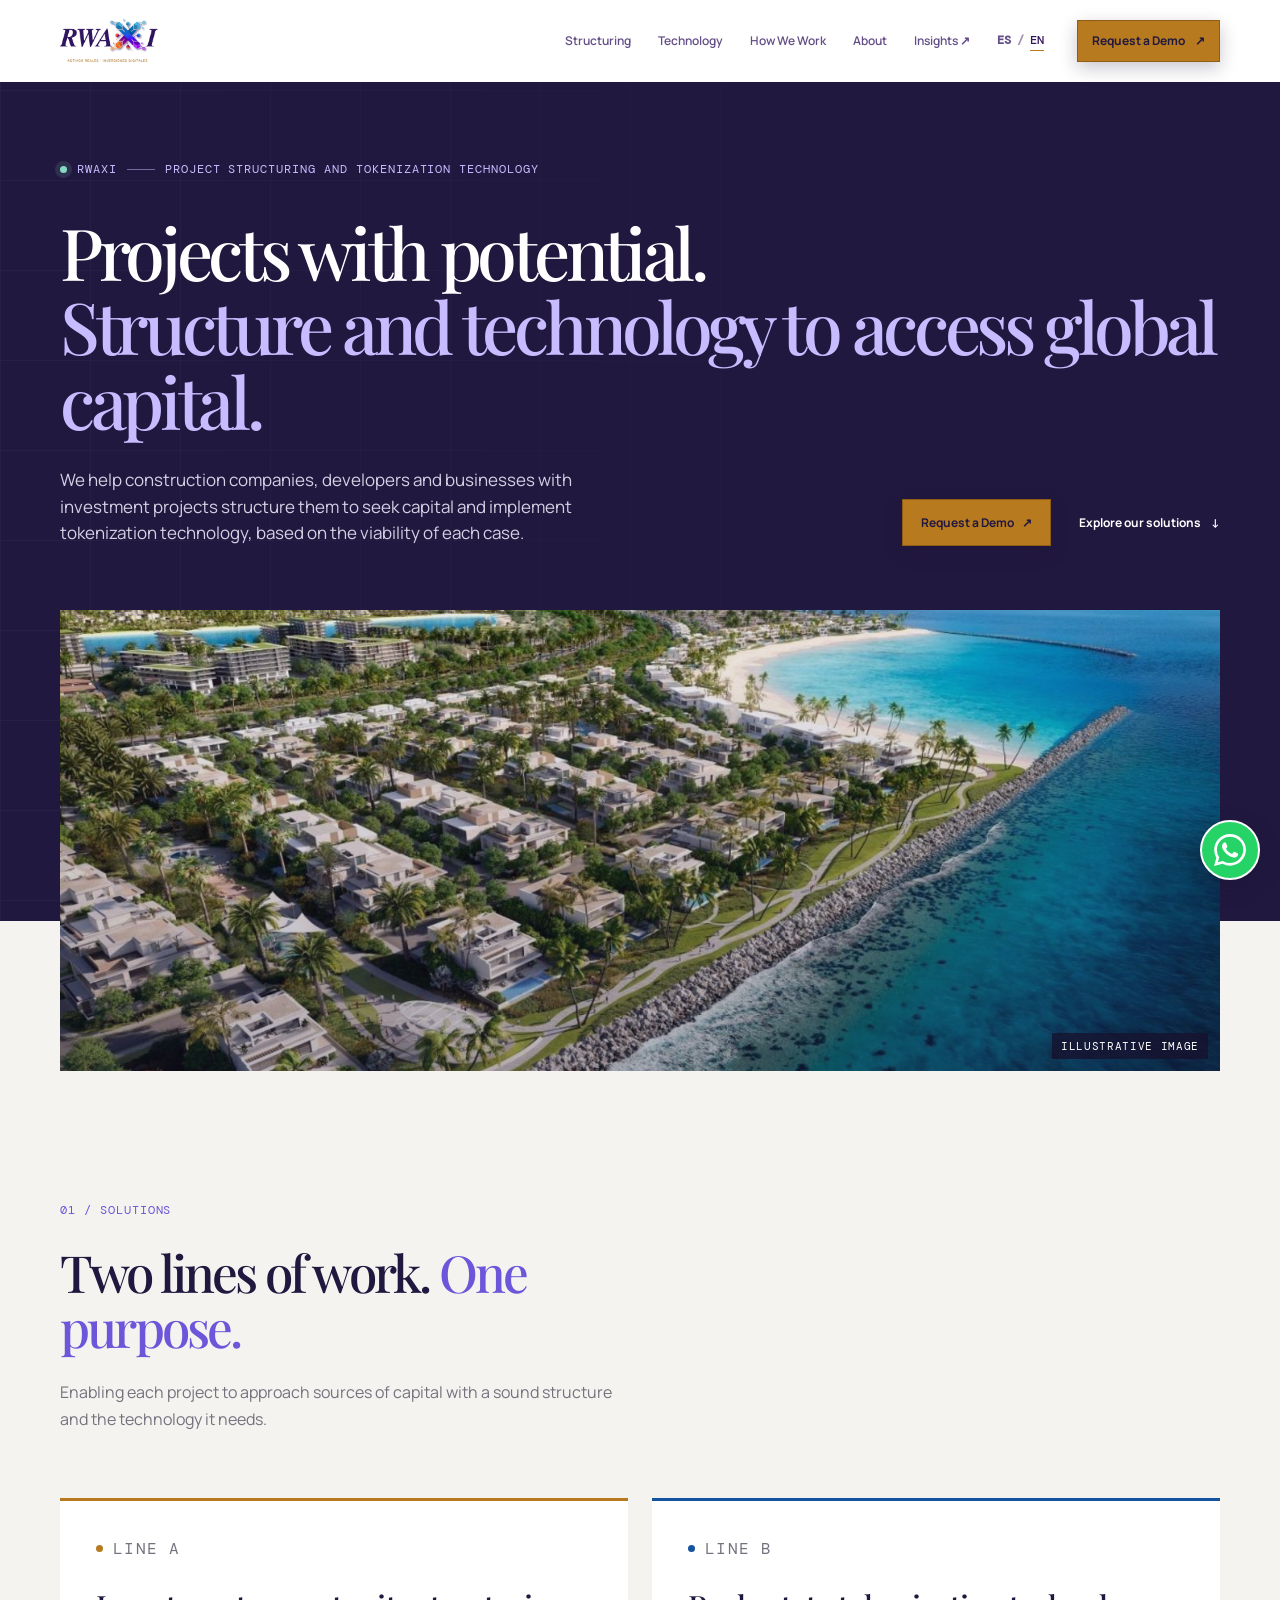
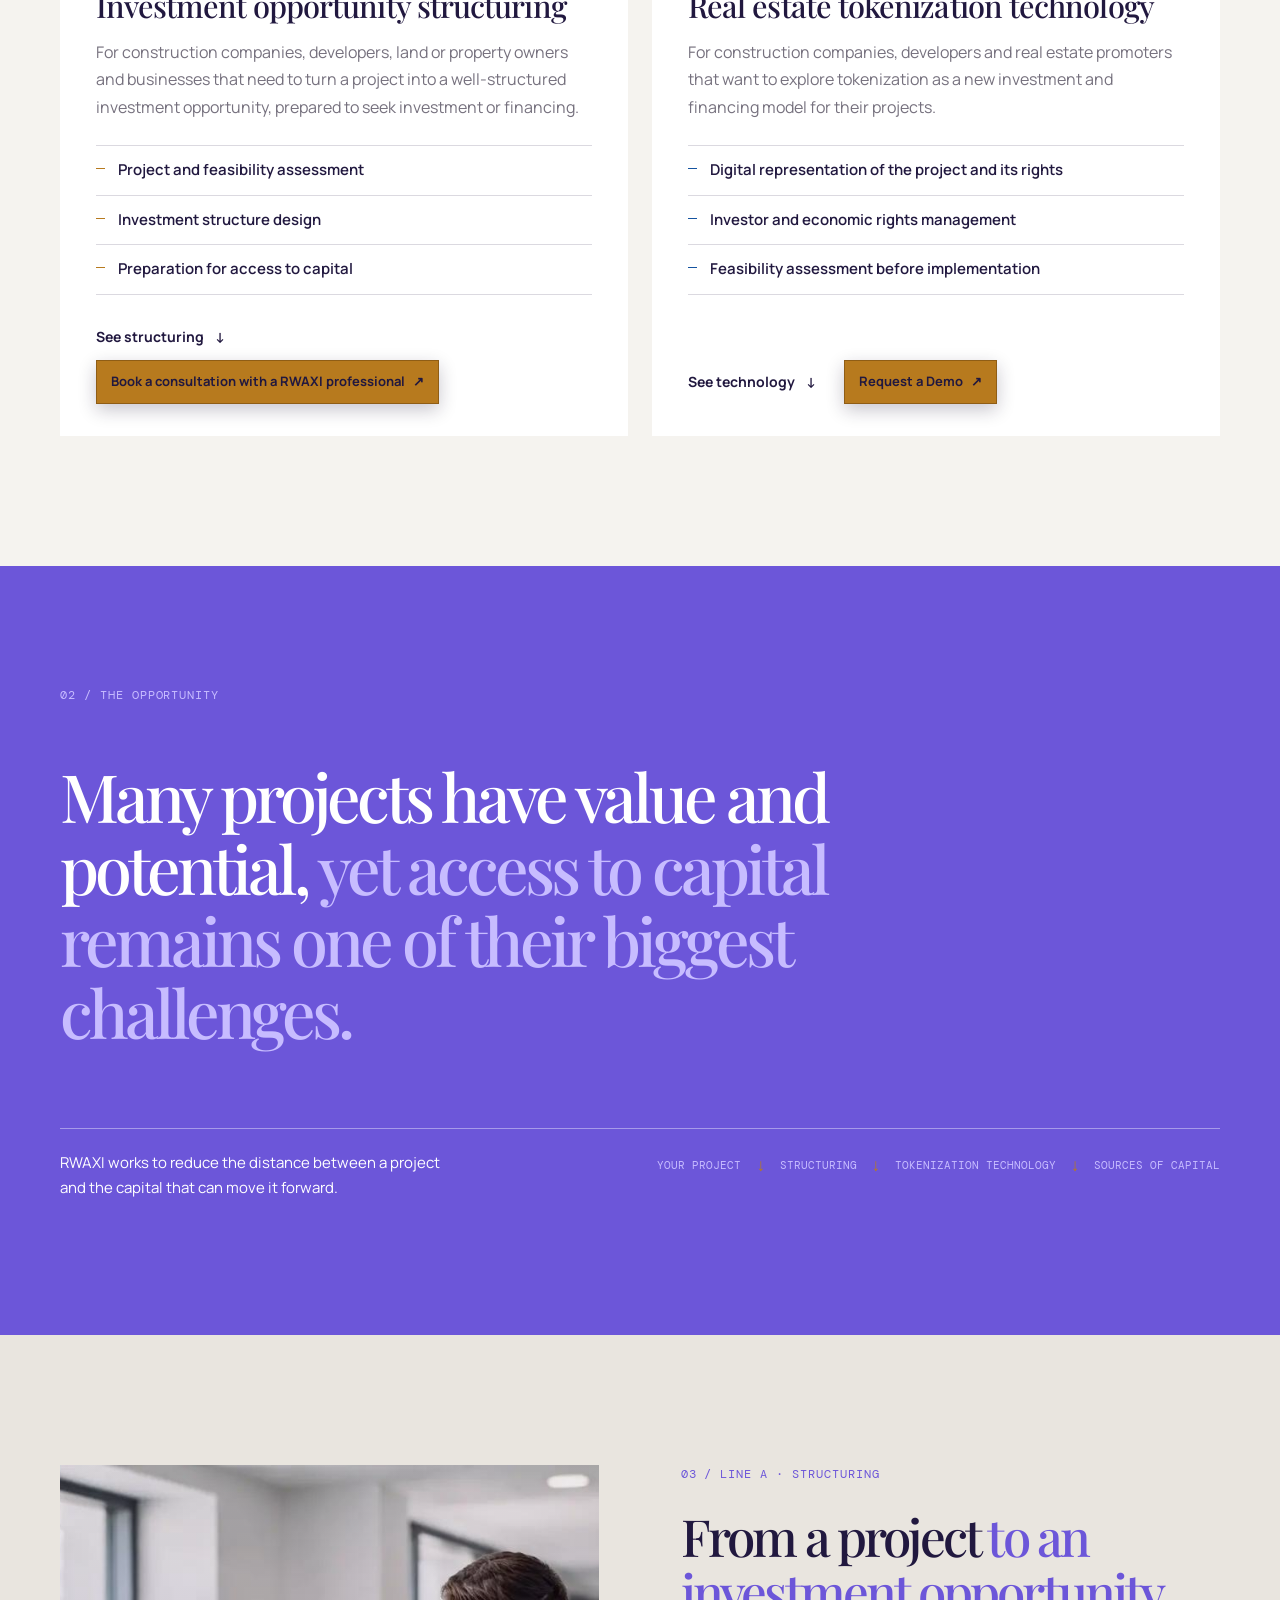
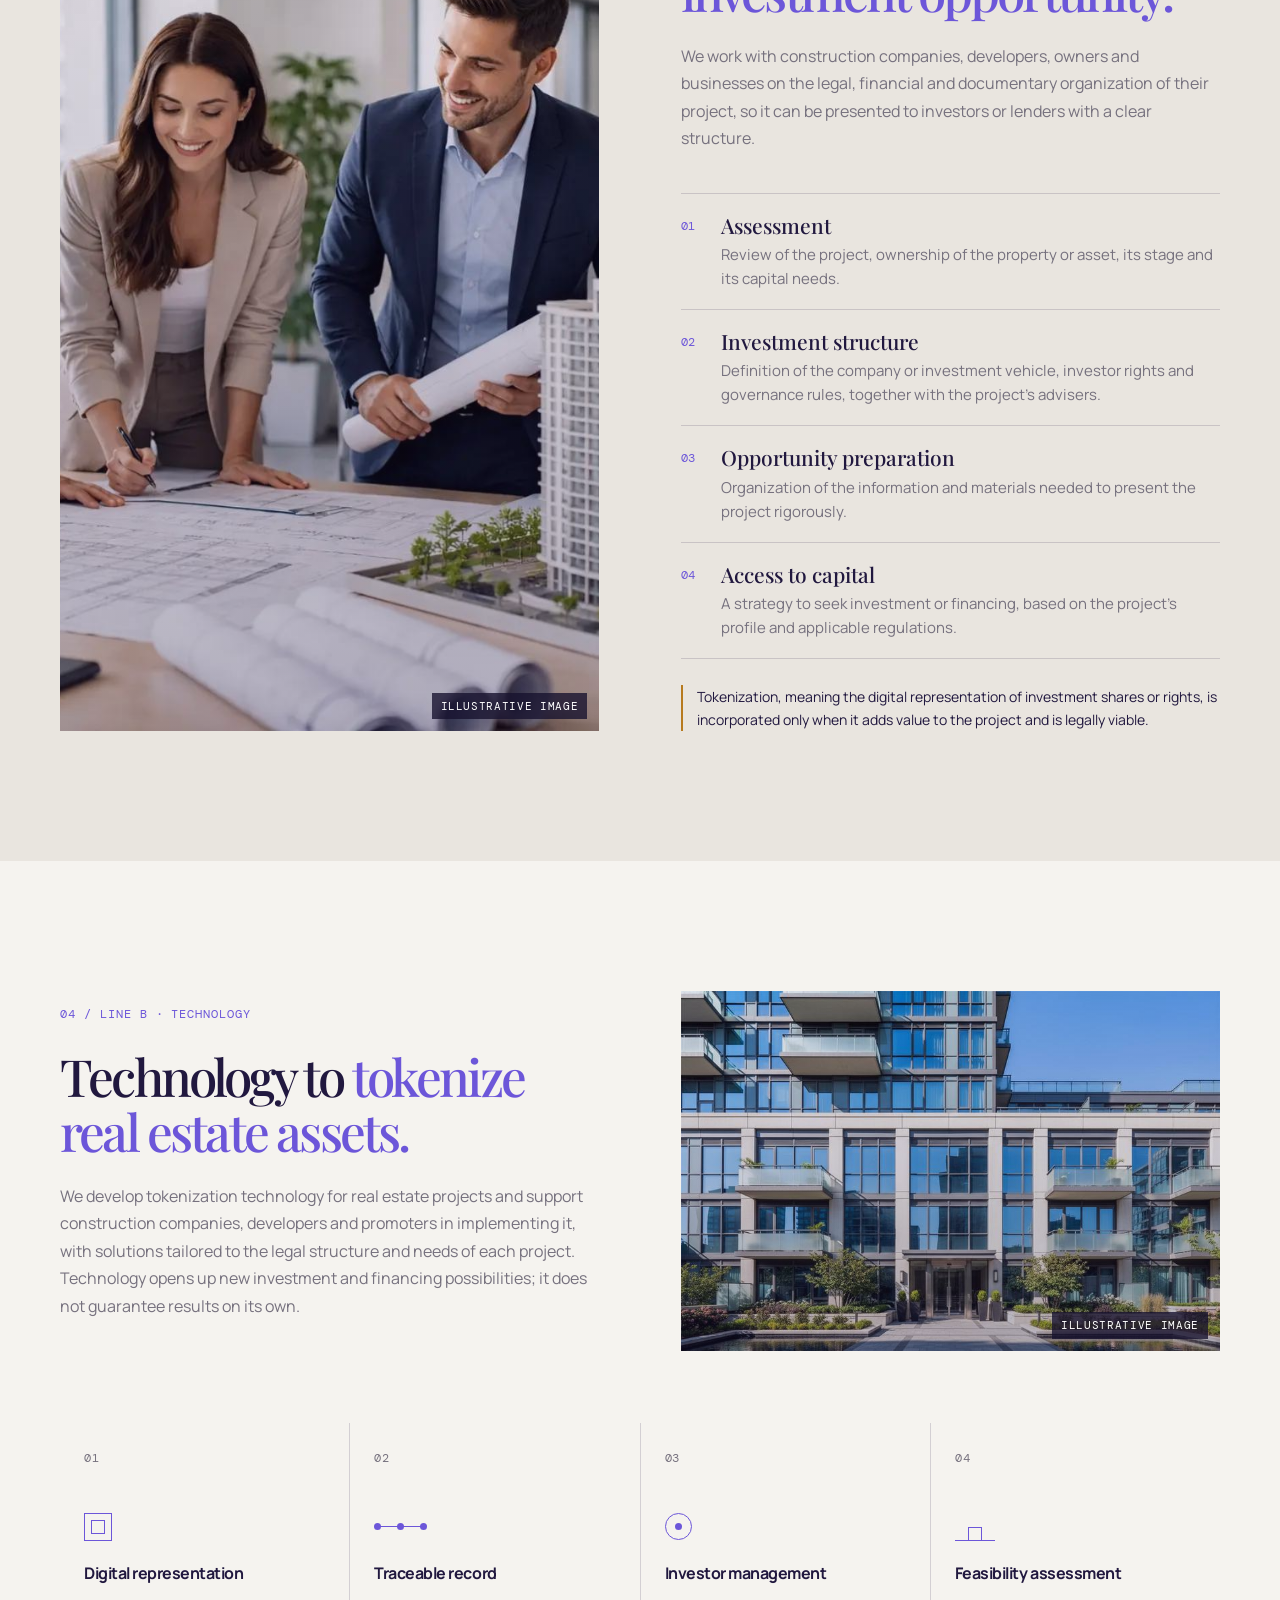
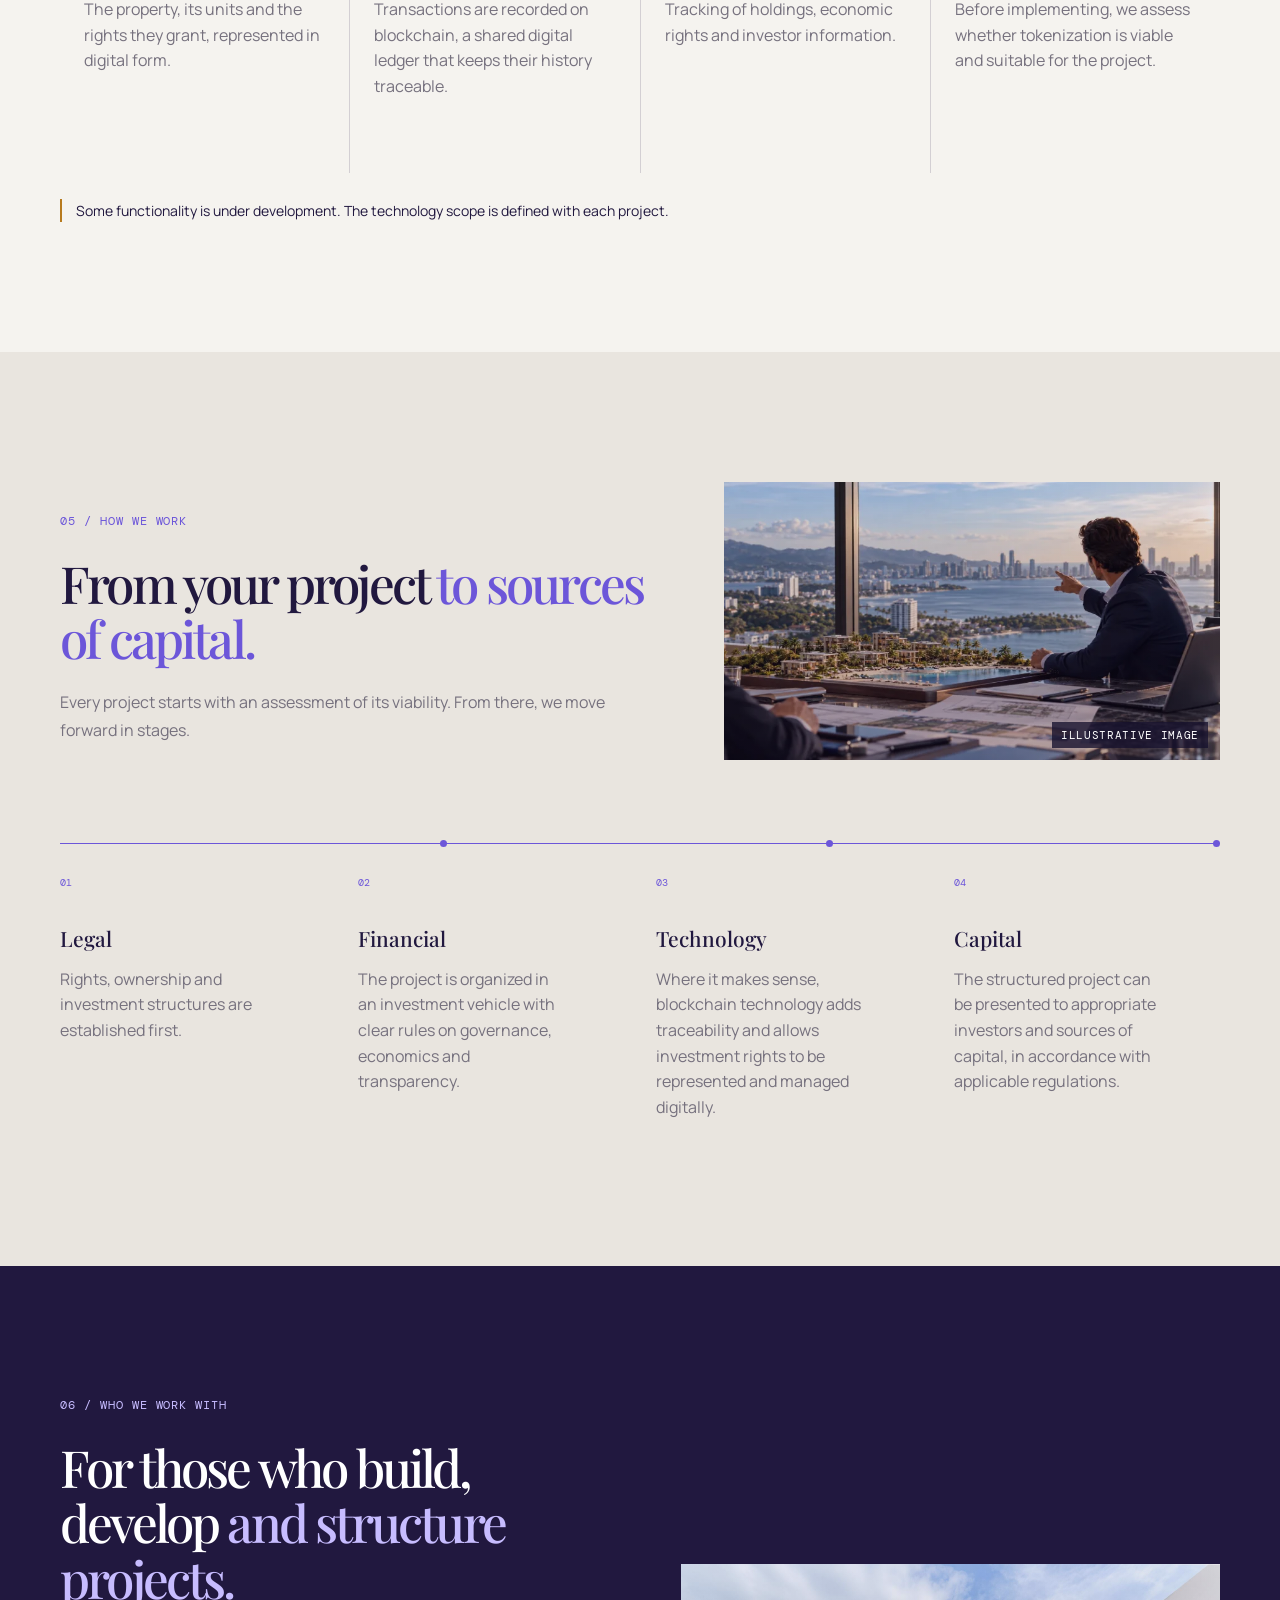
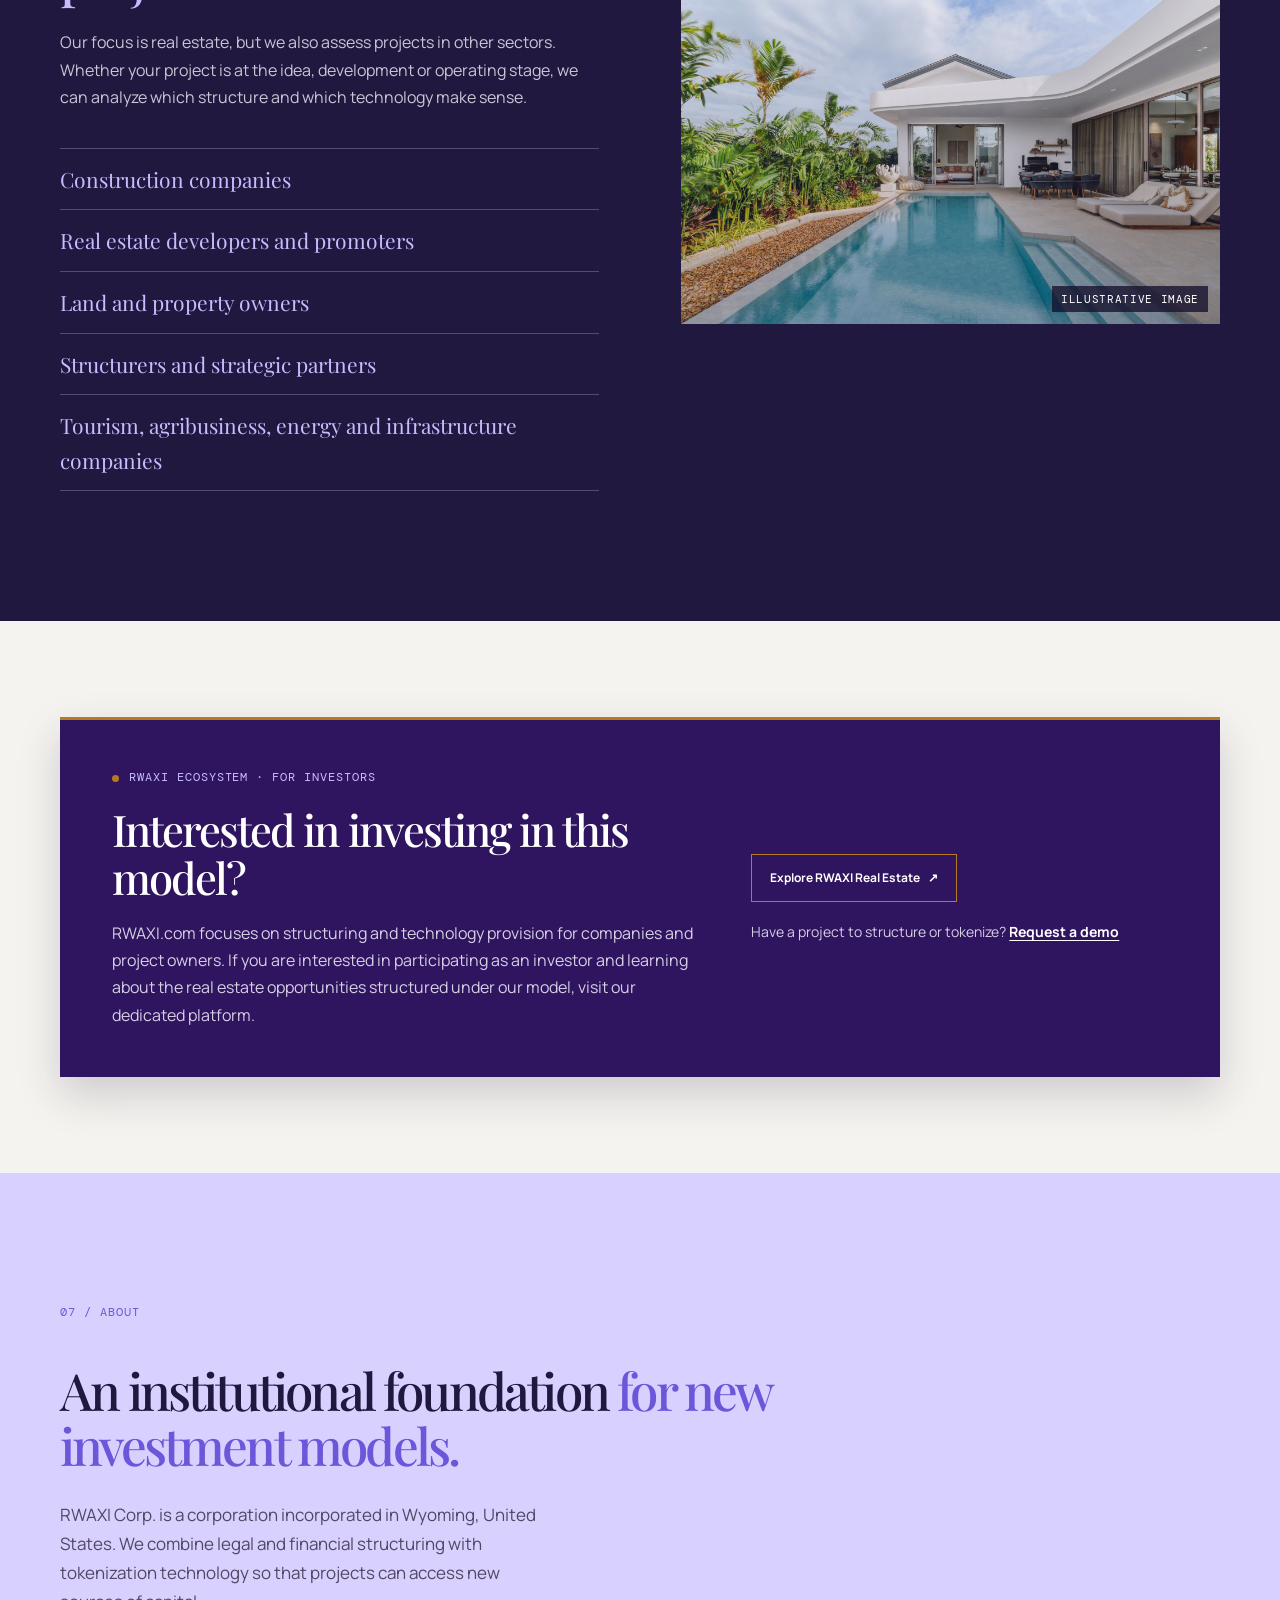
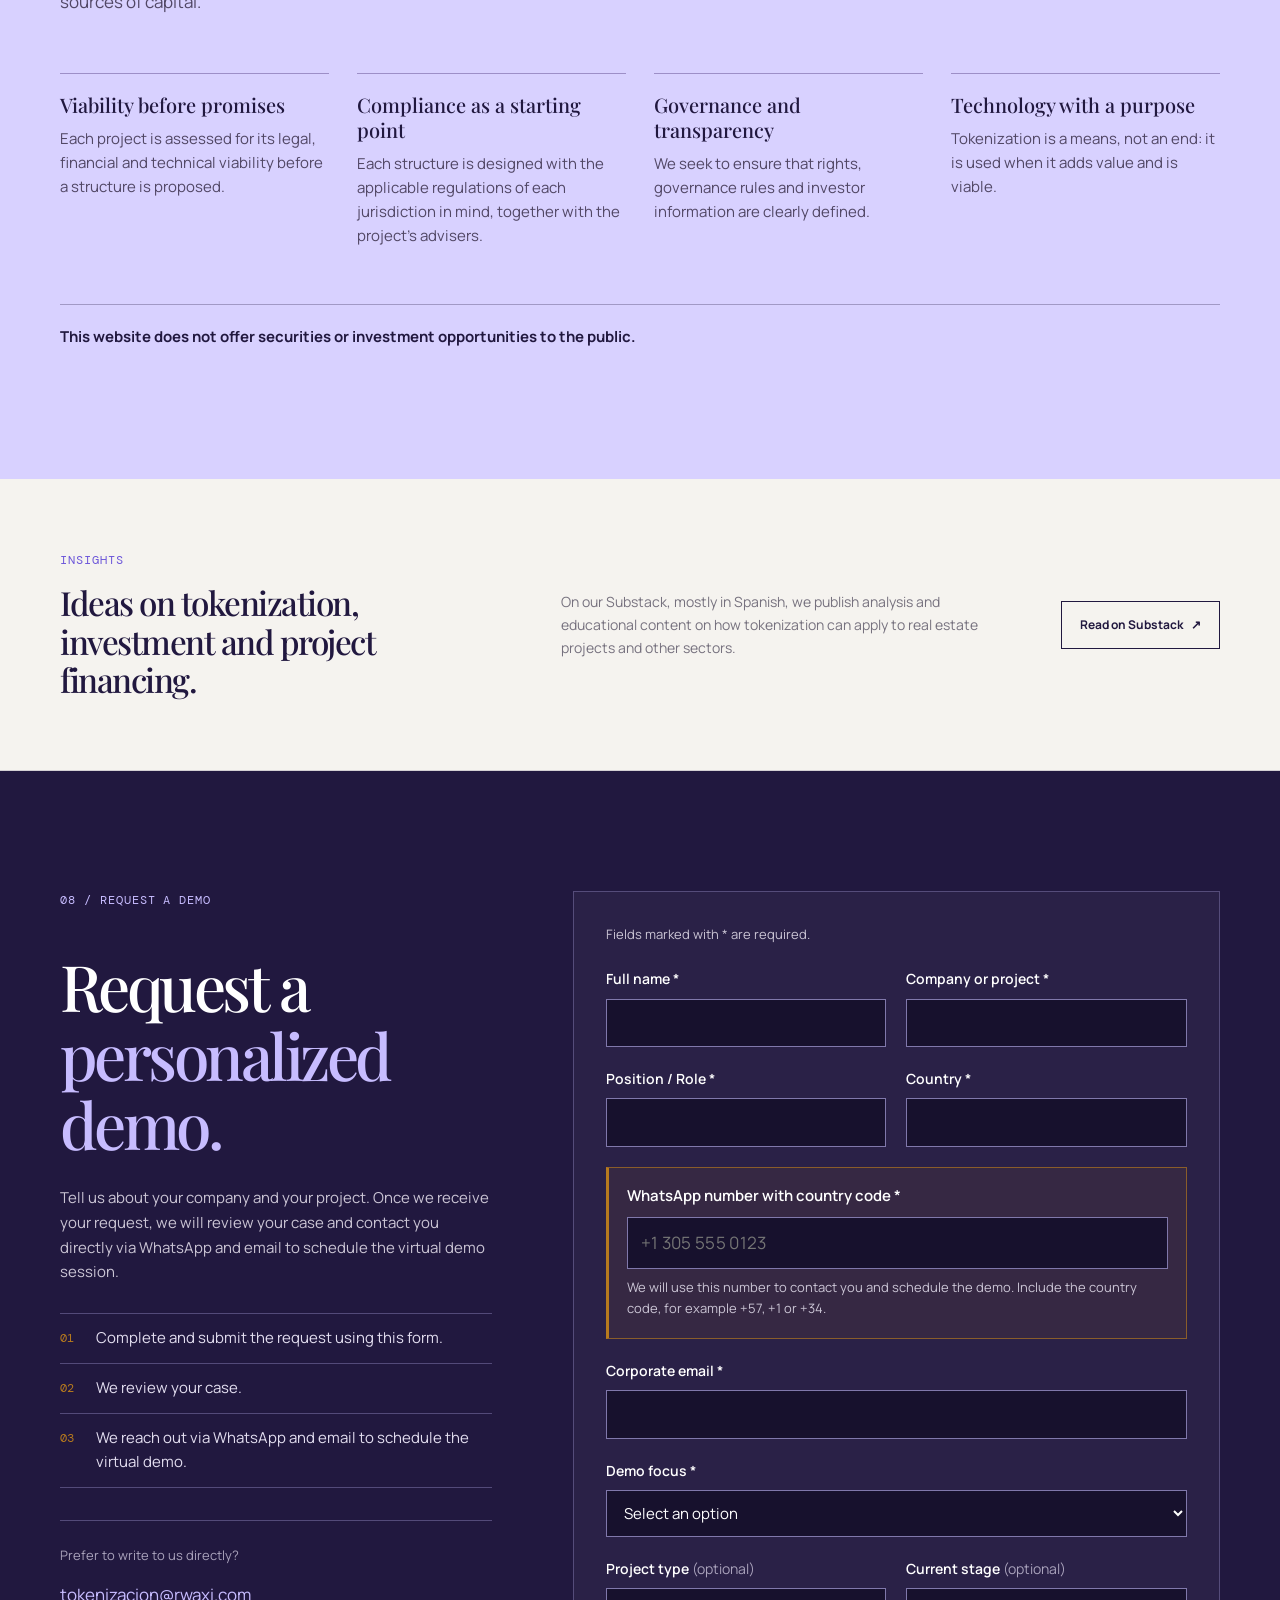
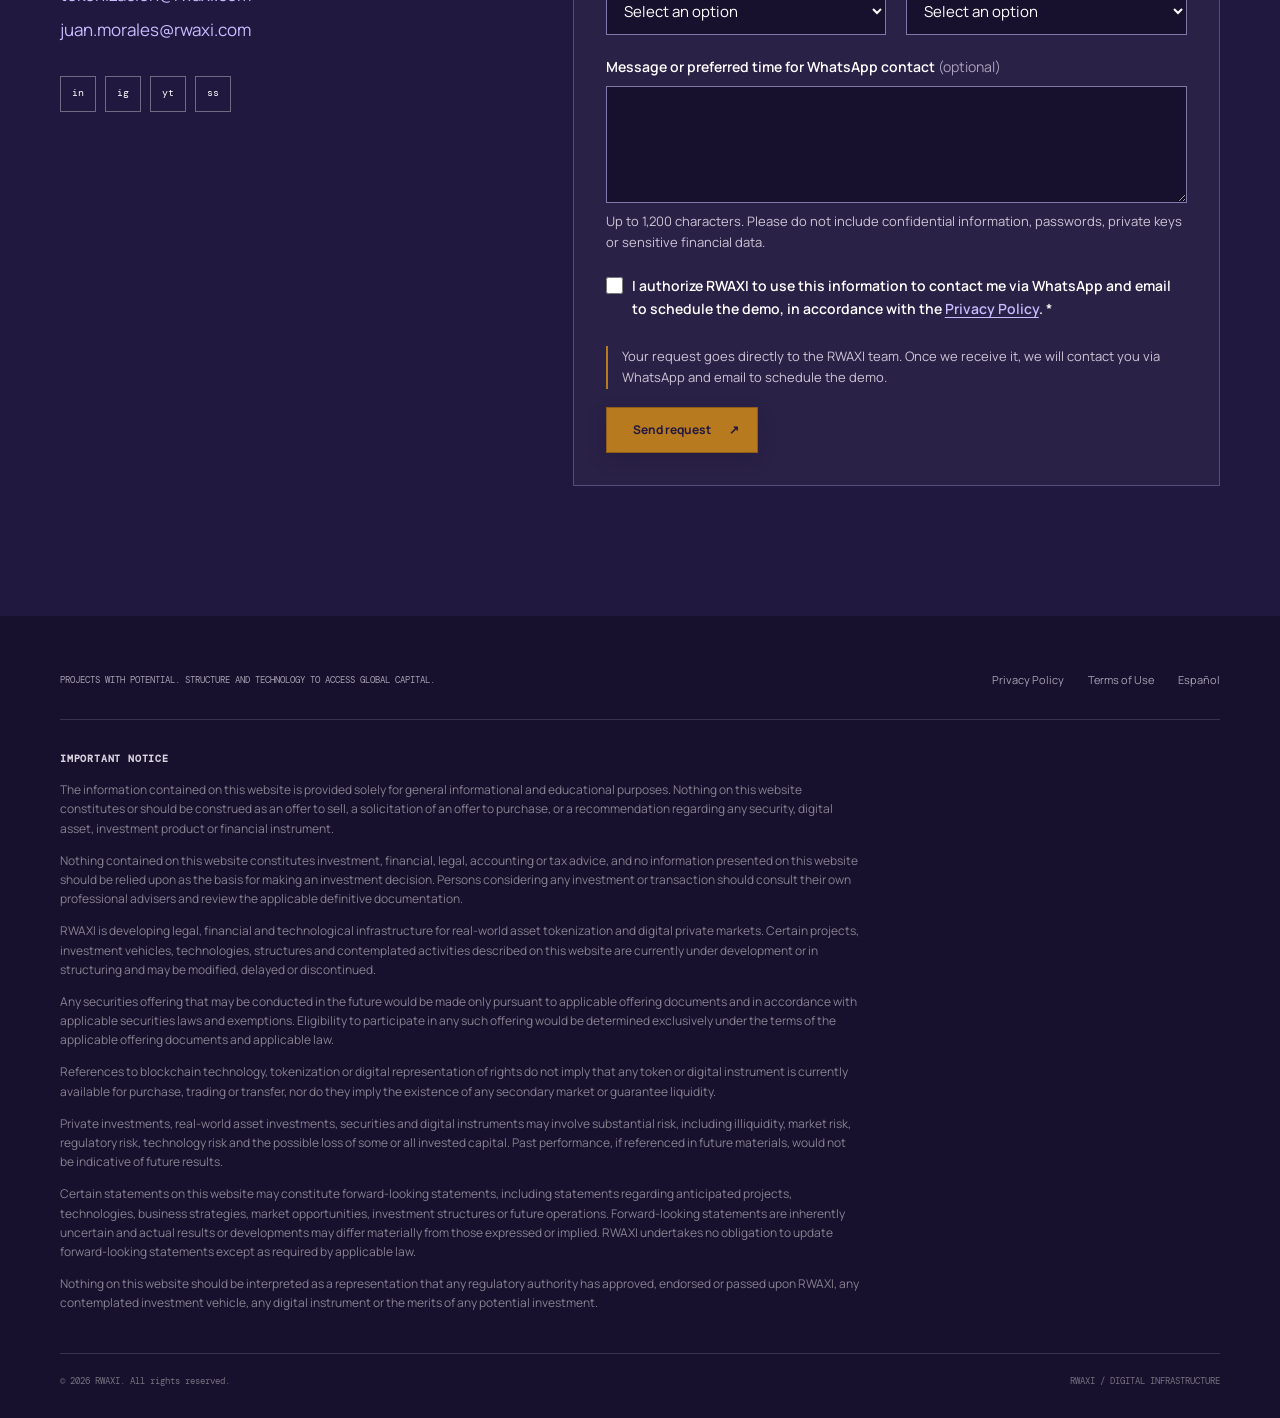
==== commit 48283bd1: "Conectar formulario de contacto a Worker y Resend - src/worker.js: POST /api/contact valida los camp" ====
--- a/en/index.html
+++ b/en/index.html
@@ -21,8 +21,9 @@
 <section class="investor-bridge" id="investors" aria-labelledby="investors-title"><div class="container"><div class="bridge-card reveal"><div class="bridge-copy"><p class="bridge-eyebrow">RWAXI ecosystem · For investors</p><h2 id="investors-title">Interested in investing in this model?</h2><p>RWAXI.com focuses on structuring and technology provision for companies and project owners. If you are interested in participating as an investor and learning about the real estate opportunities structured under our model, visit our dedicated platform.</p></div><div class="bridge-actions"><a class="button button-bridge" href="https://rwaxirealestate.com" target="_blank" rel="noopener">Explore RWAXI Real Estate <span aria-hidden="true">↗</span><span class="sr-only"> (external website in Spanish, opens in a new tab)</span></a><p class="bridge-alt">Have a project to structure or tokenize? <a href="#evaluate">Request a demo</a></p></div></div></div></section>
 <section class="purpose-section about-commercial" id="about" aria-labelledby="about-title"><div class="container purpose-inner"><p class="section-kicker reveal">07 / About</p><h2 class="reveal" id="about-title">An institutional foundation <span>for new investment models.</span></h2><p class="purpose-copy reveal">RWAXI Corp. is a corporation incorporated in Wyoming, United States. We combine legal and financial structuring with tokenization technology so that projects can access new sources of capital.</p><div class="principles reveal"><article><h3>Viability before promises</h3><p>Each project is assessed for its legal, financial and technical viability before a structure is proposed.</p></article><article><h3>Compliance as a starting point</h3><p>Each structure is designed with the applicable regulations of each jurisdiction in mind, together with the project's advisers.</p></article><article><h3>Governance and transparency</h3><p>We seek to ensure that rights, governance rules and investor information are clearly defined.</p></article><article><h3>Technology with a purpose</h3><p>Tokenization is a means, not an end: it is used when it adds value and is viable.</p></article></div><p class="purpose-quote reveal">This website does not offer securities or investment opportunities to the public.</p></div></section>
 <section class="substack-band" id="insights" aria-labelledby="insights-title"><div class="container substack-inner reveal"><div><p class="section-kicker">Insights</p><h2 id="insights-title">Ideas on tokenization, investment and project financing.</h2></div><p>On our Substack, mostly in Spanish, we publish analysis and educational content on how tokenization can apply to real estate projects and other sectors.</p><a class="button button-outline" href="https://substack.com/@rwaxi" target="_blank" rel="noopener noreferrer">Read on Substack <span aria-hidden="true">↗</span><span class="sr-only"> (opens in a new tab)</span></a></div></section>
-<section class="contact-section evaluate-section" id="evaluate" aria-labelledby="contact-title"><div class="container evaluate-layout"><div class="evaluate-intro"><p class="section-kicker reveal">08 / Request a demo</p><h2 class="reveal" id="contact-title">Request a<br><em>personalized demo.</em></h2><p class="evaluate-lead reveal">Tell us about your company and your project. Once we receive your request, we will review your case and contact you directly via WhatsApp and email to schedule the virtual demo session.</p><ol class="demo-steps reveal"><li><span>01</span>Complete the request and send it from your email.</li><li><span>02</span>We review your case.</li><li><span>03</span>We reach out via WhatsApp and email to schedule the virtual demo.</li></ol><div class="contact-details reveal"><p>Prefer to write to us directly?</p><a href="mailto:tokenizacion@rwaxi.com">tokenizacion@rwaxi.com</a><a href="mailto:juan.morales@rwaxi.com">juan.morales@rwaxi.com</a><div class="social-links"><a href="https://www.linkedin.com/company/rwaxi/" target="_blank" rel="noopener noreferrer" aria-label="RWAXI on LinkedIn">in</a><a href="https://www.instagram.com/tokenizacionrwaxi/" target="_blank" rel="noopener noreferrer" aria-label="RWAXI on Instagram">ig</a><a href="https://www.youtube.com/@RWAXI" target="_blank" rel="noopener noreferrer" aria-label="RWAXI on YouTube">yt</a><a href="https://substack.com/@rwaxi" target="_blank" rel="noopener noreferrer" aria-label="RWAXI on Substack">ss</a></div></div></div>
-<form class="project-form reveal" id="project-form" action="mailto:tokenizacion@rwaxi.com" method="post" enctype="text/plain" data-to="tokenizacion@rwaxi.com" data-subject="RWAXI Demo Request" data-whatsapp-label="WhatsApp to schedule the demo" data-signature="Request prepared with the form on rwaxi.com" data-msg-copied="Copied." data-msg-copy-failed="Could not copy. Please select the text and copy it manually." data-msg-whatsapp="Enter your WhatsApp number with the country code, for example +1 305 555 0123.">
+<section class="contact-section evaluate-section" id="evaluate" aria-labelledby="contact-title"><div class="container evaluate-layout"><div class="evaluate-intro"><p class="section-kicker reveal">08 / Request a demo</p><h2 class="reveal" id="contact-title">Request a<br><em>personalized demo.</em></h2><p class="evaluate-lead reveal">Tell us about your company and your project. Once we receive your request, we will review your case and contact you directly via WhatsApp and email to schedule the virtual demo session.</p><ol class="demo-steps reveal"><li><span>01</span>Complete and submit the request using this form.</li><li><span>02</span>We review your case.</li><li><span>03</span>We reach out via WhatsApp and email to schedule the virtual demo.</li></ol><div class="contact-details reveal"><p>Prefer to write to us directly?</p><a href="mailto:tokenizacion@rwaxi.com">tokenizacion@rwaxi.com</a><a href="mailto:juan.morales@rwaxi.com">juan.morales@rwaxi.com</a><div class="social-links"><a href="https://www.linkedin.com/company/rwaxi/" target="_blank" rel="noopener noreferrer" aria-label="RWAXI on LinkedIn">in</a><a href="https://www.instagram.com/tokenizacionrwaxi/" target="_blank" rel="noopener noreferrer" aria-label="RWAXI on Instagram">ig</a><a href="https://www.youtube.com/@RWAXI" target="_blank" rel="noopener noreferrer" aria-label="RWAXI on YouTube">yt</a><a href="https://substack.com/@rwaxi" target="_blank" rel="noopener noreferrer" aria-label="RWAXI on Substack">ss</a></div></div></div>
+<form class="project-form reveal" id="project-form" method="post" data-msg-sending="Sending..." data-msg-whatsapp="Enter your WhatsApp number with the country code, for example +1 305 555 0123.">
+<div class="form-body" id="form-body">
 <p class="form-intro">Fields marked with <span aria-hidden="true">*</span><span class="sr-only">an asterisk</span> are required.</p>
 <div class="form-grid"><div class="field"><label for="f-name">Full name <span aria-hidden="true">*</span></label><input id="f-name" name="Full name" type="text" autocomplete="name" maxlength="100" required></div><div class="field"><label for="f-company">Company or project <span aria-hidden="true">*</span></label><input id="f-company" name="Company or project" type="text" autocomplete="organization" maxlength="120" required></div><div class="field"><label for="f-role">Position / Role <span aria-hidden="true">*</span></label><input id="f-role" name="Position / Role" type="text" autocomplete="organization-title" maxlength="100" required></div><div class="field"><label for="f-country">Country <span aria-hidden="true">*</span></label><input id="f-country" name="Country" type="text" autocomplete="country-name" maxlength="60" required></div>
 <div class="field field-full field-whatsapp"><label for="f-whatsapp">WhatsApp number with country code <span aria-hidden="true">*</span></label><input id="f-whatsapp" name="WhatsApp" type="tel" inputmode="tel" autocomplete="tel" placeholder="+1 305 555 0123" pattern="\+[0-9][0-9 \(\)\-]{6,22}" maxlength="25" required aria-describedby="f-whatsapp-hint"><p class="field-hint" id="f-whatsapp-hint">We will use this number to contact you and schedule the demo. Include the country code, for example +57, +1 or +34.</p></div>
@@ -30,10 +31,13 @@
 <div class="field field-full"><label for="f-focus">Demo focus <span aria-hidden="true">*</span></label><select id="f-focus" name="Demo focus" required><option value="">Select an option</option><option data-interest="tecnologia">Real estate tokenization technology (Platform Demo)</option><option data-interest="estructuracion">Project structuring + Technology</option><option>General exploration for my company</option></select></div>
 <div class="field"><label for="f-asset">Project type <span class="optional">(optional)</span></label><select id="f-asset" name="Project type"><option value="">Select an option</option><option>Residential real estate</option><option>Tourism or hospitality</option><option>Commercial or office</option><option>Industrial or logistics</option><option>Agribusiness</option><option>Energy or infrastructure</option><option>Other</option></select></div><div class="field"><label for="f-stage">Current stage <span class="optional">(optional)</span></label><select id="f-stage" name="Current stage"><option value="">Select an option</option><option>Idea or concept</option><option>Structuring or planning</option><option>Under construction</option><option>In operation</option></select></div>
 <div class="field field-full"><label for="f-message">Message or preferred time for WhatsApp contact <span class="optional">(optional)</span></label><textarea id="f-message" name="Message or preferred time" rows="4" maxlength="1200" aria-describedby="f-message-hint"></textarea><p class="field-hint" id="f-message-hint">Up to 1,200 characters. Please do not include confidential information, passwords, private keys or sensitive financial data.</p></div>
-<div class="field field-full"><label class="choice"><input type="checkbox" name="Consent to be contacted via WhatsApp and email" value="Yes" required> <span>I authorize RWAXI to use this information to contact me via WhatsApp and email to schedule the demo, in accordance with the <a href="privacy.html">Privacy Policy</a>. <span aria-hidden="true">*</span></span></label></div></div>
-<p class="form-note" id="form-note">When you press the button, your email program will open with the request prepared for <strong>tokenizacion@rwaxi.com</strong>. You complete the sending from your email: RWAXI receives nothing until you send it. Once we receive your request, we will contact you via WhatsApp and email to schedule the demo.</p>
-<button class="button button-cta form-submit" type="submit" aria-describedby="form-note">Open my email with the request <span aria-hidden="true">↗</span></button>
-<div class="form-fallback" id="form-fallback" hidden><p class="form-status" role="status">We tried to open your email program with the prepared request. If it did not open, copy the message and send it to <strong>tokenizacion@rwaxi.com</strong> from your email.</p><label class="sr-only" for="f-preview">Prepared request</label><textarea id="f-preview" rows="8" readonly></textarea><div class="fallback-actions"><button class="button button-outline" type="button" data-copy="message">Copy message</button><button class="button button-outline" type="button" data-copy="address">Copy address</button><span class="copy-feedback" role="status"></span></div></div>
+<div class="field field-full"><label class="choice"><input id="f-consent" type="checkbox" name="Consent to be contacted via WhatsApp and email" value="Yes" required> <span>I authorize RWAXI to use this information to contact me via WhatsApp and email to schedule the demo, in accordance with the <a href="privacy.html">Privacy Policy</a>. <span aria-hidden="true">*</span></span></label></div></div>
+<div class="form-trap" aria-hidden="true"><label for="f-website">Leave this field empty</label><input id="f-website" name="website" type="text" tabindex="-1" autocomplete="off"></div>
+<p class="form-note" id="form-note">Your request goes directly to the RWAXI team. Once we receive it, we will contact you via WhatsApp and email to schedule the demo.</p>
+<button class="button button-cta form-submit" type="submit" aria-describedby="form-note"><span data-submit-label>Send request</span><span class="form-submit-icon" aria-hidden="true">↗</span></button>
+<div class="form-alert" id="form-error" role="alert" hidden><p><strong>We couldn't send your request.</strong> Please check your connection and try again, or write to us directly on <a data-wa-link target="_blank" rel="noopener noreferrer">WhatsApp<span class="sr-only"> (opens in a new tab)</span></a>.</p></div>
+</div>
+<div class="form-success" id="form-success" tabindex="-1" hidden><span class="form-success-icon" aria-hidden="true"></span><h3>Message received!</h3><p>We will get in touch with you soon via WhatsApp and email to schedule the demo.</p></div>
 </form></div></section>
 </main>
 <footer class="site-footer"><div class="container"><div class="footer-top"><p>Projects with potential. Structure and technology to access global capital.</p><div class="footer-links"><a href="privacy.html">Privacy Policy</a><a href="terms.html">Terms of Use</a><a href="../index.html" hreflang="es" lang="es">Español</a></div></div><!-- Legal text: original English disclaimer, pending legal review. The Spanish version is the reference text. --><div class="disclaimer"><strong>Important Notice</strong><p>The information contained on this website is provided solely for general informational and educational purposes. Nothing on this website constitutes or should be construed as an offer to sell, a solicitation of an offer to purchase, or a recommendation regarding any security, digital asset, investment product or financial instrument.</p><p>Nothing contained on this website constitutes investment, financial, legal, accounting or tax advice, and no information presented on this website should be relied upon as the basis for making an investment decision. Persons considering any investment or transaction should consult their own professional advisers and review the applicable definitive documentation.</p><p>RWAXI is developing legal, financial and technological infrastructure for real-world asset tokenization and digital private markets. Certain projects, investment vehicles, technologies, structures and contemplated activities described on this website are currently under development or in structuring and may be modified, delayed or discontinued.</p><p>Any securities offering that may be conducted in the future would be made only pursuant to applicable offering documents and in accordance with applicable securities laws and exemptions. Eligibility to participate in any such offering would be determined exclusively under the terms of the applicable offering documents and applicable law.</p><p>References to blockchain technology, tokenization or digital representation of rights do not imply that any token or digital instrument is currently available for purchase, trading or transfer, nor do they imply the existence of any secondary market or guarantee liquidity.</p><p>Private investments, real-world asset investments, securities and digital instruments may involve substantial risk, including illiquidity, market risk, regulatory risk, technology risk and the possible loss of some or all invested capital. Past performance, if referenced in future materials, would not be indicative of future results.</p><p>Certain statements on this website may constitute forward-looking statements, including statements regarding anticipated projects, technologies, business strategies, market opportunities, investment structures or future operations. Forward-looking statements are inherently uncertain and actual results or developments may differ materially from those expressed or implied. RWAXI undertakes no obligation to update forward-looking statements except as required by applicable law.</p><p>Nothing on this website should be interpreted as a representation that any regulatory authority has approved, endorsed or passed upon RWAXI, any contemplated investment vehicle, any digital instrument or the merits of any potential investment.</p></div><div class="footer-bottom"><span>© 2026 RWAXI. All rights reserved.</span><span>RWAXI / DIGITAL INFRASTRUCTURE</span></div></div></footer>
--- a/styles.css
+++ b/styles.css
@@ -1827,7 +1827,7 @@
   background: rgba(108,86,217,.1);
 }
 
-/* Evaluate my project: the form opens the visitor's own mail program */
+/* Request a demo: the form is sent in the background (script.js) and answers on the page */
 .evaluate-layout {
   display: grid;
   grid-template-columns: minmax(0,.8fr) minmax(0,1.2fr);
@@ -1945,45 +1945,131 @@
   padding-left: 14px;
   border-left: 2px solid var(--gold);
 }
-.form-note strong,.form-status strong {
+.form-note strong {
   color: var(--white);
   font-weight: 600;
 }
-.form-submit,.fallback-actions .button {
+.project-form [hidden] {
+  display: none !important;
+}
+.form-submit {
+  gap: 10px;
   border: 0;
   cursor: pointer;
   font-family: inherit;
 }
-.fallback-actions .button {
-  border: 1px solid rgba(255,255,255,.55);
+.form-submit-icon {
+  display: inline-block;
+}
+.form-submit:disabled {
+  cursor: progress;
+  opacity: .85;
+  transform: none;
+  box-shadow: 0 6px 18px rgba(23,17,45,.24);
+}
+.form-submit.is-sending .form-submit-icon {
+  width: 14px;
+  height: 14px;
+  border: 2px solid currentColor;
+  border-right-color: transparent;
+  border-radius: 50%;
+  font-size: 0;
+  animation: form-spin .8s linear infinite;
+}
+@keyframes form-spin {
+  to {
+    transform: rotate(360deg);
+  }
+}
+/* Honeypot against spam bots: off-screen, never seen or reached by visitors */
+.form-trap {
+  position: absolute;
+  left: -10000px;
+  width: 1px;
+  height: 1px;
+  overflow: hidden;
+}
+/* Sending error: same soft red as invalid fields, on the dark form card */
+.form-alert {
+  margin-top: 18px;
+  padding: 14px 16px;
+  border: 1px solid rgba(255,155,155,.5);
+  border-left: 3px solid #ff9b9b;
+  background: rgba(255,155,155,.08);
+  color: #e3def0;
+  font-size: 14px;
+  line-height: 1.6;
+  animation: form-in .3s ease-out;
+}
+.form-alert p {
+  margin: 0;
+}
+.form-alert strong {
+  display: block;
+  margin-bottom: 2px;
   color: var(--white);
-}
-.fallback-actions .button:hover {
-  background: rgba(199,188,255,.14);
-}
-.form-fallback {
-  margin-top: 28px;
-  padding-top: 24px;
-  border-top: 1px solid rgba(199,188,255,.3);
-}
-.form-status {
-  font-size: 14px;
-  color: #e3def0;
-}
-.form-fallback textarea {
-  font-family: var(--mono) !important;
-  font-size: 13px !important;
-}
-.fallback-actions {
-  display: flex;
-  flex-wrap: wrap;
-  align-items: center;
-  gap: 12px;
-  margin-top: 14px;
-}
-.copy-feedback {
-  font-size: 13px;
+  font-weight: 700;
+}
+.form-alert a {
   color: var(--lilac);
+  font-weight: 700;
+  text-decoration: underline;
+  text-underline-offset: 3px;
+}
+.form-alert a:hover {
+  color: var(--white);
+}
+/* Confirmation: replaces the fields inside the same card */
+.form-success {
+  display: grid;
+  justify-items: start;
+  gap: 14px;
+  padding: 18px 0 10px;
+  outline: none;
+  animation: form-in .45s ease-out;
+}
+.form-success-icon {
+  position: relative;
+  width: 56px;
+  height: 56px;
+  border: 1px solid rgba(183,122,30,.7);
+  border-radius: 50%;
+  background: rgba(183,122,30,.12);
+}
+.form-success-icon::after {
+  content: "";
+  position: absolute;
+  left: 20px;
+  top: 14px;
+  width: 12px;
+  height: 22px;
+  border: solid var(--gold);
+  border-width: 0 3px 3px 0;
+  transform: rotate(45deg);
+}
+.form-success h3 {
+  margin: 6px 0 0;
+  color: var(--white);
+  font-family: var(--editorial);
+  font-size: clamp(30px,3.2vw,40px);
+  font-weight: 500;
+  line-height: 1.15;
+}
+.form-success p {
+  max-width: 440px;
+  margin: 0;
+  color: #cbc5d5;
+  font-size: 16px;
+}
+@keyframes form-in {
+  from {
+    opacity: 0;
+    transform: translateY(6px);
+  }
+  to {
+    opacity: 1;
+    transform: none;
+  }
 }
 
 /* Primary CTA "Request a demo": institutional gold with ink text (4.6:1) on every background */
@@ -2477,8 +2563,11 @@
   .wa-float,.wa-float-icon,.wa-float-label {
     transition: none;
   }
-  .wa-float-icon::after {
+  .wa-float-icon::after,.form-alert,.form-success {
     animation: none;
+  }
+  .form-submit.is-sending .form-submit-icon {
+    animation-duration: 2.4s;
   }
   .wa-float:hover .wa-float-icon,.wa-float:focus-visible .wa-float-icon,.wa-float.is-tucked,body.menu-open .wa-float {
     transform: none;
